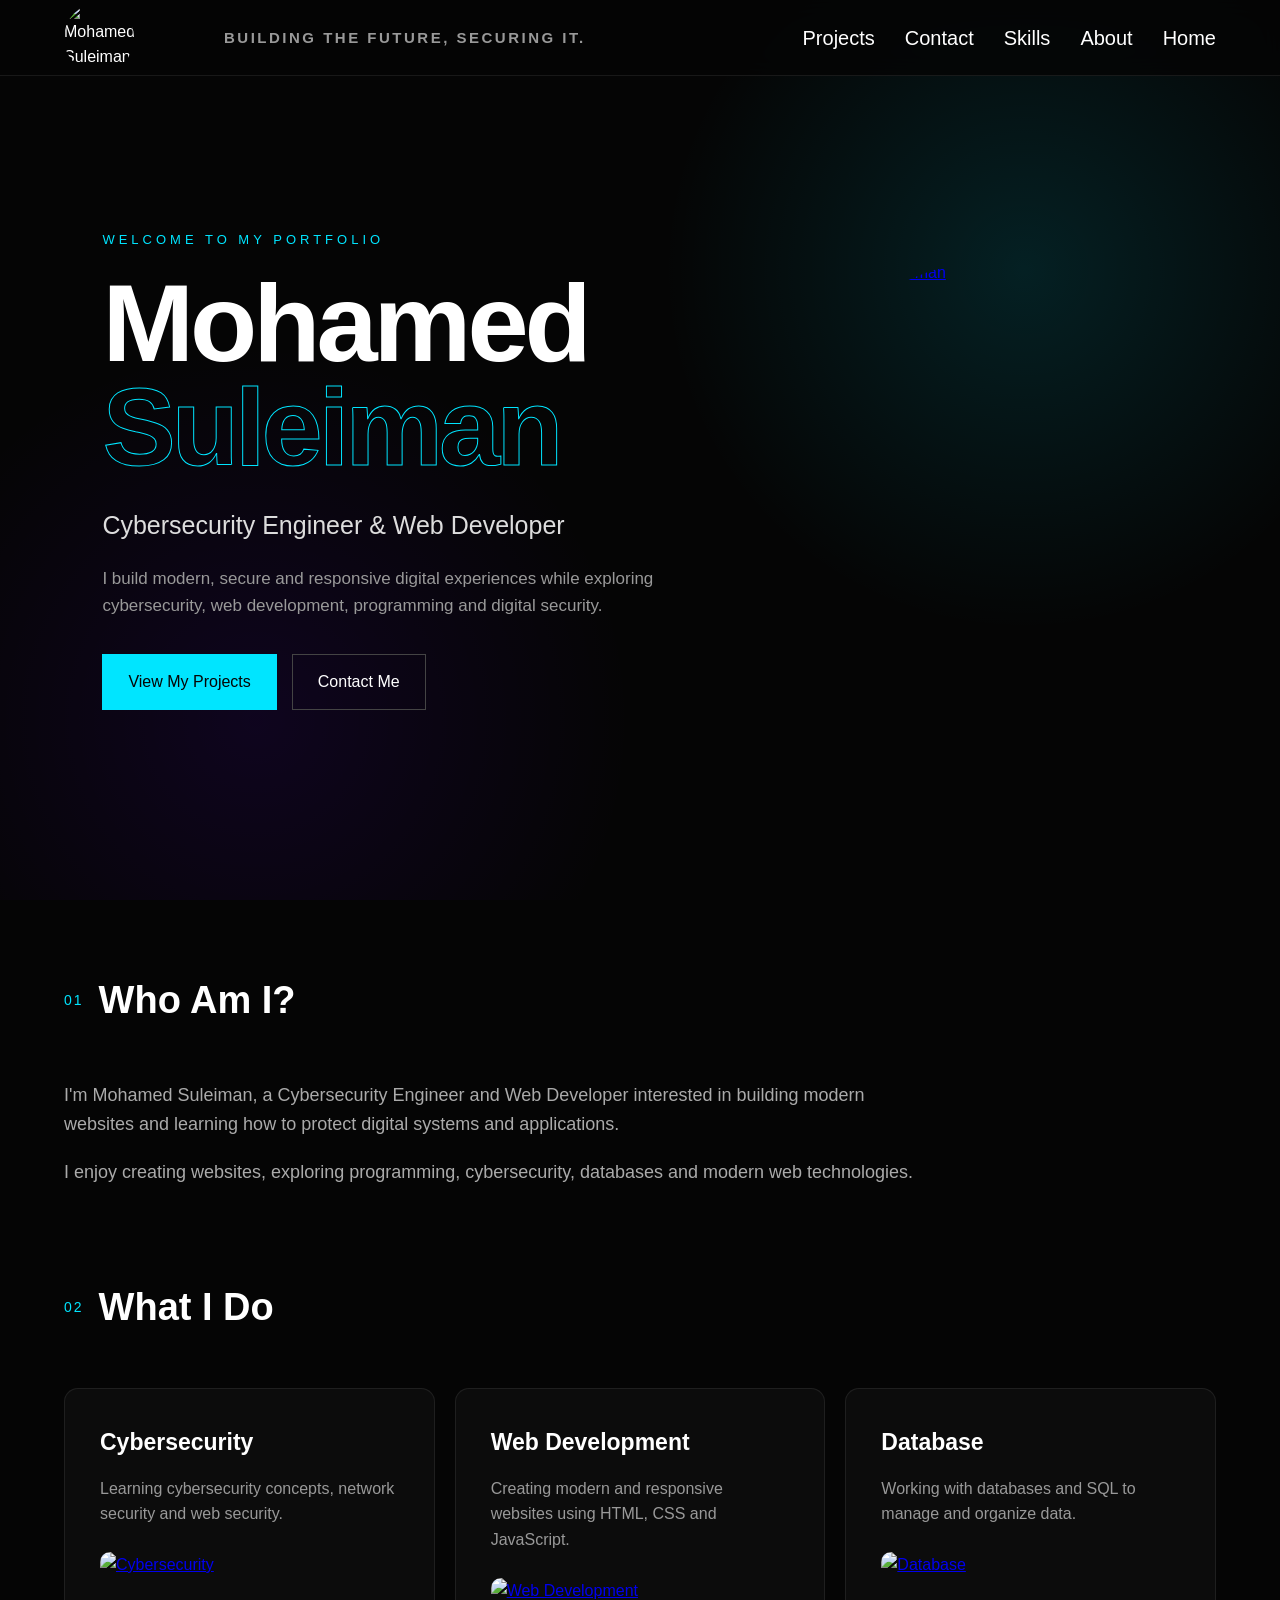
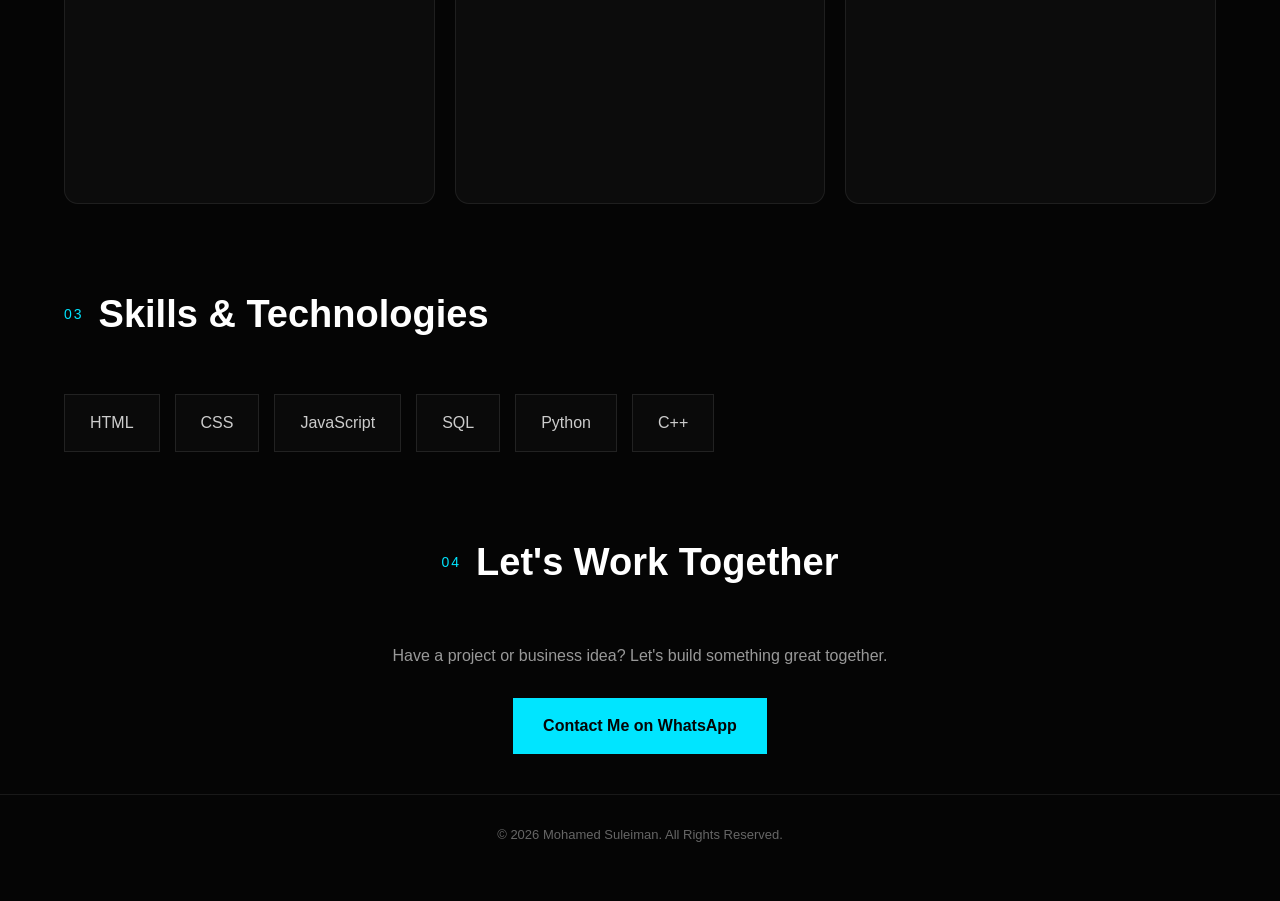
==== index.html @ 62e3680e "index.html" ====
<!DOCTYPE html>
<html lang="en">

<head>

    <meta charset="UTF-8">

    <meta name="viewport" content="width=device-width, initial-scale=1.0">

    <title>Mohamed Suleiman | Cybersecurity Engineer</title>

    <link rel="stylesheet" href="style.css">

</head>


<body>


    <!-- =========================
         NAVIGATION
    ========================== -->

    <header>

        <nav>

            <!-- Logo -->

            <img
                src="images/hero.jpg"
                alt="Mohamed Suleiman Logo"
                class="logo"
            >


            <!-- Slogan -->

            <div class="nav-slogan">

                BUILDING THE FUTURE, SECURING IT.

            </div>


            <!-- Navigation Links -->

            <ul>

                <li>
                    <a href="projects.html">
                        Projects
                    </a>
                </li>

                <li>
                    <a href="#contact">
                        Contact
                    </a>
                </li>

                <li>
                    <a href="#skills">
                        Skills
                    </a>
                </li>

                <li>
                    <a href="#about">
                        About
                    </a>
                </li>

                <li>
                    <a href="#home">
                        Home
                    </a>
                </li>

            </ul>

        </nav>

    </header>



    <!-- =========================
         HERO SECTION
    ========================== -->

    <section id="home" class="hero">


        <div class="hero-content">


            <div class="hero-main">


                <!-- HERO TEXT -->

                <div class="hero-text">


                    <p class="small-title">

                        WELCOME TO MY PORTFOLIO

                    </p>


                    <h1>

                        Mohamed<br>

                        <span>
                            Suleiman
                        </span>

                    </h1>


                    <h2>

                        Cybersecurity Engineer & Web Developer

                    </h2>


                    <p class="hero-description">

                        I build modern, secure and responsive digital experiences
                        while exploring cybersecurity, web development,
                        programming and digital security.

                    </p>


                    <!-- Buttons -->

                    <div class="hero-buttons">


                        <a
                            href="projects.html"
                            class="btn"
                        >

                            View My Projects

                        </a>


                        <a
                            href="#contact"
                            class="btn secondary"
                        >

                            Contact Me

                        </a>


                    </div>


                </div>



                <!-- LARGE HERO IMAGE -->

                <div class="hero-logo">


                    <div class="logo-glow"></div>


                    <a
                        href="#"
                        class="hero-image-link"
                        id="heroImageLink"
                    >

                        <img
                            src="images/hero.jpg"
                            alt="Mohamed Suleiman"
                            class="hero-logo-image"
                        >

                    </a>


                </div>


            </div>


        </div>


    </section>



    <!-- =========================
         ABOUT SECTION
    ========================== -->

    <section
        id="about"
        class="section about-section"
    >


        <div class="section-title">


            <span>
                01
            </span>


            <h2>

                Who Am I?

            </h2>


        </div>



        <div class="about-content">


            <p>

                I'm Mohamed Suleiman, a Cybersecurity Engineer and Web Developer
                interested in building modern websites and learning how to
                protect digital systems and applications.

            </p>


            <p>

                I enjoy creating websites, exploring programming,
                cybersecurity, databases and modern web technologies.

            </p>


        </div>


    </section>



    <!-- =========================
         WHAT I DO
    ========================== -->

    <section class="section">


        <div class="section-title">

            <span>
                02
            </span>

            <h2>
                What I Do
            </h2>

        </div>


        <div class="cards">


            <!-- CYBERSECURITY -->

            <div class="card">

                <h3>
                    Cybersecurity
                </h3>

                <p>
                    Learning cybersecurity concepts, network security
                    and web security.
                </p>

                <a
                    href="#"
                    class="card-image-link"
                >

                    <img
                        src="images/cybersecurity.jpg"
                        alt="Cybersecurity"
                        class="card-image"
                    >

                </a>

            </div>



            <!-- WEB DEVELOPMENT -->

            <div class="card">

                <h3>
                    Web Development
                </h3>

                <p>
                    Creating modern and responsive websites using
                    HTML, CSS and JavaScript.
                </p>

                <a
                    href="#"
                    class="card-image-link"
                >

                    <img
                        src="images/web.jpg"
                        alt="Web Development"
                        class="card-image"
                    >

                </a>

            </div>



            <!-- DATABASE -->

            <div class="card">

                <h3>
                    Database
                </h3>

                <p>
                    Working with databases and SQL to manage
                    and organize data.
                </p>

                <a
                    href="#"
                    class="card-image-link"
                >

                    <img
                        src="images/database.jpg"
                        alt="Database"
                        class="card-image"
                    >

                </a>

            </div>


        </div>

    </section>



    <!-- =========================
         SKILLS SECTION
    ========================== -->

    <section
        id="skills"
        class="section"
    >

        <div class="section-title">

            <span>
                03
            </span>

            <h2>
                Skills & Technologies
            </h2>

        </div>


        <div class="skills">

            <div class="skill">
                HTML
            </div>

            <div class="skill">
                CSS
            </div>

            <div class="skill">
                JavaScript
            </div>

            <div class="skill">
                SQL
            </div>

            <div class="skill">
                Python
            </div>

            <div class="skill">
                C++
            </div>

        </div>

    </section>



    <!-- =========================
         CONTACT SECTION
    ========================== -->

    <section
        id="contact"
        class="section contact"
    >

        <div class="section-title">

            <span>
                04
            </span>

            <h2>
                Let's Work Together
            </h2>

        </div>


        <p>

            Have a project or business idea?
            Let's build something great together.

        </p>


        <a
            href="https://wa.me/201064225431"
            target="_blank"
            class="whatsapp"
        >

            Contact Me on WhatsApp

        </a>

    </section>



    <!-- =========================
         FOOTER
    ========================== -->

    <footer>

        <p>

            © 2026 Mohamed Suleiman.
            All Rights Reserved.

        </p>

    </footer>



    <!-- =========================
         WALKING WOLF
    ========================== -->

    <div
        id="wolfWalker"
        aria-hidden="true"
    >

        <img
            id="wolfSprite"
            src="images/wolf-01.png"
            alt=""
        >

    </div>



    <!-- =========================
         IMAGE LIGHTBOX
    ========================== -->

    <div
        id="imageLightbox"
        class="image-lightbox"
    >

        <span
            id="closeLightbox"
            class="close-lightbox"
        >

            &times;

        </span>


        <img
            id="lightboxImage"
            src="images/hero.jpg"
            alt="Mohamed Suleiman"
        >

    </div>



    <!-- =========================
         JAVASCRIPT
    ========================== -->

    <script src="script.js"></script>


</body>

</html>
---- style.css ----
/* =========================
   GENERAL
========================= */

* {
    margin: 0;
    padding: 0;
    box-sizing: border-box;
}

html {
    scroll-behavior: smooth;
}

body {
    font-family: Arial, sans-serif;
    background: #050505;
    color: #ffffff;
    line-height: 1.6;
}


/* =========================
   NAVIGATION
========================= */

header {
    position: fixed;
    top: 0;
    left: 0;
    width: 100%;
    z-index: 1000;

    background: rgba(5, 5, 5, 0.85);
    backdrop-filter: blur(12px);

    border-bottom: 1px solid rgba(255, 255, 255, 0.08);
}

nav {
    width: 90%;
    max-width: 1200px;
    margin: auto;
    height: 75px;

    display: flex;
    align-items: center;
}


/* =========================
   NAV LOGO
========================= */

.logo {
    width: 70px;
    height: 70px;

    object-fit: cover;
    display: block;

    border-radius: 50%;

    transition:
        transform 0.3s ease,
        filter 0.3s ease,
        box-shadow 0.3s ease;
}

.logo:hover {
    transform: scale(1.15);

    filter:
        drop-shadow(0 0 8px #00e5ff)
        drop-shadow(0 0 18px rgba(0, 229, 255, 0.8));

    box-shadow:
        0 0 15px rgba(0, 229, 255, 0.5);
}


/* =========================
   NAV SLOGAN
========================= */

.nav-slogan {
    color: #999999;

    font-size: 15px;

    font-weight: 600;

    letter-spacing: 2.5px;

    white-space: nowrap;

    margin-left: 90px;
    margin-right: auto;

    transition:
        color 0.3s ease,
        transform 0.3s ease,
        text-shadow 0.3s ease;
}

.nav-slogan:hover {
    color: #00e5ff;

    transform: scale(1.05);

    text-shadow:
        0 0 8px #00e5ff,
        0 0 18px rgba(0, 229, 255, 0.7);
}


/* =========================
   NAV LINKS
========================= */

nav ul {
    display: flex;

    align-items: center;

    justify-content: space-between;

    gap: 30px;

    list-style: none;
}

nav ul li {
    flex: 0 0 auto;
}

nav ul li a {
    color: #ffffff;

    text-decoration: none;

    font-size: 20px;

    display: inline-block;

    transition:
        color 0.3s ease,
        transform 0.3s ease,
        text-shadow 0.3s ease;
}

nav ul li a:hover {
    color: #00e5ff;

    transform: scale(1.15);

    text-shadow:
        0 0 8px #00e5ff,
        0 0 18px rgba(0, 229, 255, 0.8);
}


/* =========================
   HERO
========================= */

.hero {
    min-height: 100vh;

    display: flex;
    align-items: center;

    padding: 120px 8% 80px;

    background:
        radial-gradient(
            circle at 80% 30%,
            rgba(0, 229, 255, 0.12),
            transparent 30%
        ),
        radial-gradient(
            circle at 20% 80%,
            rgba(100, 0, 255, 0.10),
            transparent 30%
        ),
        #050505;
}

.hero-content {
    width: 100%;
    max-width: 1400px;
    margin: auto;
}

.hero-main {
    width: 100%;

    display: flex;
    align-items: center;
    justify-content: space-between;

    gap: 80px;
}

.hero-text {
    flex: 1;
}

.small-title {
    color: #00e5ff;

    letter-spacing: 4px;

    font-size: 13px;

    margin-bottom: 20px;
}

.hero h1 {
    font-size: clamp(55px, 9vw, 110px);

    line-height: 0.95;

    letter-spacing: -4px;

    margin-bottom: 25px;
}

.hero h1 span {
    color: transparent;

    -webkit-text-stroke: 1px #00e5ff;
}

.hero h2 {
    font-size: 25px;

    font-weight: 400;

    color: #dddddd;

    margin-bottom: 20px;
}

.hero-description {
    max-width: 650px;

    color: #999999;

    font-size: 17px;

    margin-bottom: 35px;
}


/* =========================
   HERO IMAGE
========================= */

.hero-logo {
    flex-shrink: 0;

    width: 420px;
    height: 420px;

    display: flex;

    align-items: center;
    justify-content: center;

    position: relative;
}

.hero-logo-image {
    width: 420px;
    height: 420px;

    object-fit: cover;

    display: block;

    position: relative;

    z-index: 2;

    border-radius: 50%;

    filter: none;

    transform: translateX(30px);

    cursor: pointer;

    transition:
        transform 0.3s ease,
        filter 0.3s ease,
        box-shadow 0.3s ease;
}

.hero-logo-image:hover {
    transform: translateX(30px) scale(1.04);

    filter:
        drop-shadow(0 0 8px #ff0000)
        drop-shadow(0 0 20px rgba(255, 0, 0, 0.8));

    box-shadow:
        0 0 25px rgba(255, 0, 0, 0.5);
}

.hero-logo-image:active {
    transform: translateX(30px) scale(1.08);

    filter:
        drop-shadow(0 0 10px #ff0000)
        drop-shadow(0 0 30px rgba(255, 0, 0, 0.9));
}


/* =========================
   REMOVE OLD GLOW
========================= */

.logo-glow {
    display: none;
}


/* =========================
   IMAGE LIGHTBOX
========================= */

.image-lightbox {
    display: none;

    position: fixed;

    inset: 0;

    width: 100%;
    height: 100%;

    z-index: 9999;

    background: rgba(0, 0, 0, 0.94);

    align-items: center;
    justify-content: center;

    cursor: zoom-out;
}

.image-lightbox.active {
    display: flex;
}


/* =========================
   LIGHTBOX IMAGE
========================= */

.image-lightbox img {
    width: auto;
    height: auto;

    max-width: 85%;
    max-height: 85vh;

    object-fit: contain;

    border-radius: 50%;

    box-shadow:
        0 0 30px rgba(255, 0, 0, 0.6),
        0 0 80px rgba(255, 0, 0, 0.3);

    animation: imageZoom 0.35s ease;
}


/* =========================
   PROJECT LIGHTBOX IMAGE
========================= */

.image-lightbox img.project-lightbox {
    border-radius: 14px;

    box-shadow:
        0 0 30px rgba(0, 229, 255, 0.5),
        0 0 80px rgba(0, 229, 255, 0.2);
}


/* =========================
   CLOSE BUTTON
========================= */

.close-lightbox {
    position: absolute;

    top: 20px;
    right: 35px;

    font-size: 55px;

    color: #ffffff;

    cursor: pointer;

    line-height: 1;

    transition:
        color 0.3s ease,
        transform 0.3s ease,
        text-shadow 0.3s ease;
}

.close-lightbox:hover {
    color: #ff0000;

    transform: scale(1.15);

    text-shadow:
        0 0 10px #ff0000,
        0 0 25px rgba(255, 0, 0, 0.8);
}


/* =========================
   IMAGE ZOOM ANIMATION
========================= */

@keyframes imageZoom {

    from {
        transform: scale(0.65);
        opacity: 0;
    }

    to {
        transform: scale(1);
        opacity: 1;
    }

}


/* =========================
   BUTTONS
========================= */

.hero-buttons {
    display: flex;

    gap: 15px;

    flex-wrap: wrap;
}

.btn {
    display: inline-block;

    padding: 14px 25px;

    text-decoration: none;

    color: #050505;

    background: #00e5ff;

    border: 1px solid #00e5ff;

    transition: 0.3s;
}

.btn:hover {
    background: transparent;

    color: #00e5ff;

    box-shadow:
        0 0 25px rgba(0, 229, 255, 0.25);
}

.btn.secondary {
    background: transparent;

    color: #ffffff;

    border-color: #444444;
}

.btn.secondary:hover {
    color: #00e5ff;

    border-color: #00e5ff;
}


/* =========================
   SECTIONS
========================= */

.section {
    width: 90%;

    max-width: 1200px;

    margin: auto;

    padding: 40px 0;
}

.about-section {
    padding-top: 70px;

    padding-bottom: 30px;
}

.section-title {
    display: flex;

    align-items: center;

    gap: 15px;

    margin-bottom: 50px;
}

.section-title span {
    color: #00e5ff;

    font-size: 14px;

    letter-spacing: 2px;
}

.section-title h2 {
    font-size: 38px;
}


/* =========================
   ABOUT
========================= */

.about-content {
    max-width: 850px;
}

.about-content p {
    color: #aaaaaa;

    font-size: 18px;

    margin-bottom: 20px;
}


/* =========================
   CARDS
========================= */

.cards {
    display: grid;

    grid-template-columns: repeat(3, 1fr);

    gap: 20px;
}

.card {
    padding: 35px;

    background: rgba(255, 255, 255, 0.03);

    border: 1px solid rgba(255, 255, 255, 0.08);

    border-radius: 14px;

    overflow: hidden;

    transition:
        transform 0.3s ease,
        border-color 0.3s ease,
        box-shadow 0.3s ease;
}

.card:hover {
    transform: translateY(-8px);

    border-color: #00e5ff;

    box-shadow:
        0 10px 40px rgba(0, 229, 255, 0.08);
}

.card h3 {
    margin-bottom: 15px;

    color: #ffffff;

    font-size: 23px;
}

.card p {
    color: #999999;

    margin-bottom: 25px;
}


/* =========================
   CARD IMAGES
========================= */

.card-image {
    width: 100%;

    height: 190px;

    object-fit: cover;

    display: block;

    margin-top: 10px;

    border-radius: 10px;

    transition:
        transform 0.4s ease,
        filter 0.4s ease;
}

.card:hover .card-image {
    transform: scale(1.04);

    filter:
        drop-shadow(0 0 8px #00e5ff)
        drop-shadow(0 0 18px rgba(0, 229, 255, 0.35));
}


/* =========================
   SKILLS
========================= */

.skills {
    display: flex;

    flex-wrap: wrap;

    gap: 15px;
}

.skill {
    padding: 15px 25px;

    border: 1px solid #222222;

    color: #cccccc;

    background: rgba(255, 255, 255, 0.02);

    transition: 0.3s;
}

.skill:hover {
    color: #00e5ff;

    border-color: #00e5ff;

    box-shadow:
        0 0 20px rgba(0, 229, 255, 0.1);
}


/* =========================
   CONTACT
========================= */

.contact {
    text-align: center;
}

.contact .section-title {
    justify-content: center;
}

.contact > p {
    color: #999999;

    margin-bottom: 30px;
}

.whatsapp {
    display: inline-block;

    padding: 15px 30px;

    background: #00e5ff;

    color: #050505;

    text-decoration: none;

    font-weight: bold;

    transition: 0.3s;
}

.whatsapp:hover {
    background: transparent;

    color: #00e5ff;

    border: 1px solid #00e5ff;

    box-shadow:
        0 0 25px rgba(0, 229, 255, 0.2);
}


/* =========================
   FOOTER
========================= */

footer {
    text-align: center;

    padding: 30px;

    border-top: 1px solid rgba(255, 255, 255, 0.08);

    color: #666666;

    font-size: 13px;
}


/* =========================
   PROJECTS PAGE
========================= */

.projects-hero {
    min-height: 55vh;

    padding: 170px 8% 80px;

    display: flex;

    flex-direction: column;

    justify-content: center;

    align-items: center;

    text-align: center;

    background:
        radial-gradient(
            circle at 50% 30%,
            rgba(0, 229, 255, 0.12),
            transparent 35%
        ),
        #050505;
}

.projects-hero .small-title {
    margin-bottom: 20px;
}

.projects-hero h1 {
    font-size: clamp(55px, 8vw, 95px);

    line-height: 1;

    letter-spacing: -3px;

    margin-bottom: 25px;
}

.projects-hero h1 span {
    color: transparent;

    -webkit-text-stroke: 1px #00e5ff;
}

.projects-hero > p:last-child {
    max-width: 700px;

    color: #999999;

    font-size: 18px;
}


/* =========================
   PROJECT SECTION
========================= */

.project-section {
    width: 90%;

    max-width: 1200px;

    margin: 0 auto;

    padding: 80px 0 120px;
}


/* =========================
   PROJECT HEADER
========================= */

.project-header {
    display: flex;

    align-items: flex-start;

    justify-content: space-between;

    gap: 30px;

    margin-bottom: 40px;
}

.project-number {
    display: block;

    color: #00e5ff;

    font-size: 14px;

    letter-spacing: 4px;

    margin-bottom: 10px;
}

.project-header h2 {
    font-size: clamp(38px, 5vw, 65px);

    line-height: 1;

    margin-bottom: 12px;
}

.project-header h3 {
    color: #999999;

    font-size: 20px;

    font-weight: 400;
}

.project-status {
    padding: 10px 18px;

    color: #00e5ff;

    border: 1px solid #00e5ff;

    font-size: 12px;

    letter-spacing: 2px;

    white-space: nowrap;

    box-shadow:
        0 0 20px rgba(0, 229, 255, 0.08);
}


/* =========================
   MAIN PROJECT IMAGE
========================= */

.project-main-image {
    width: 100%;

    margin-bottom: 50px;

    border-radius: 16px;

    overflow: hidden;

    border: 1px solid rgba(255, 255, 255, 0.08);

    background: #0a0a0a;
}

.project-main-image .project-image-link {
    display: block;

    cursor: zoom-in;
}

.project-main-image img {
    width: 100%;

    height: 500px;

    object-fit: cover;

    display: block;

    transition:
        transform 0.5s ease,
        filter 0.5s ease;
}

.project-main-image:hover img {
    transform: scale(1.02);

    filter:
        brightness(1.08)
        drop-shadow(0 0 15px rgba(0, 229, 255, 0.2));
}


/* =========================
   PROJECT INFORMATION
========================= */

.project-info {
    display: grid;

    grid-template-columns: 1.5fr 1fr;

    gap: 70px;

    padding: 50px 0;

    border-top: 1px solid rgba(255, 255, 255, 0.08);

    border-bottom: 1px solid rgba(255, 255, 255, 0.08);
}

.project-description h3 {
    font-size: 25px;

    margin-bottom: 20px;
}

.project-description p {
    color: #999999;

    font-size: 17px;

    max-width: 700px;
}

.project-details {
    display: flex;

    flex-direction: column;

    gap: 30px;
}

.project-details h4 {
    color: #00e5ff;

    font-size: 13px;

    letter-spacing: 2px;

    margin-bottom: 8px;
}

.project-details p {
    color: #dddddd;

    font-size: 16px;
}


/* =========================
   PROJECT GALLERY
========================= */

.project-gallery {
    display: grid;

    grid-template-columns: repeat(2, 1fr);

    gap: 20px;

    margin-top: 50px;
}

.project-image-link {
    display: block;

    cursor: zoom-in;

    overflow: hidden;

    border-radius: 12px;

    border: 1px solid rgba(255, 255, 255, 0.08);

    background: #0a0a0a;
}

.project-gallery img {
    width: 100%;

    height: 300px;

    object-fit: cover;

    display: block;

    transition:
        transform 0.4s ease,
        filter 0.4s ease;
}

.project-image-link:hover img {
    transform: scale(1.05);

    filter:
        brightness(1.1)
        drop-shadow(0 0 12px rgba(0, 229, 255, 0.25));
}


/* =========================
   PROJECT BUTTON
========================= */

.project-button {
    display: flex;

    justify-content: center;

    margin-top: 55px;
}


/* =========================
   MOBILE
========================= */

@media (max-width: 800px) {

    nav {
        width: 94%;
    }


    /* Logo */

    .logo {
        width: 55px;
        height: 55px;
    }


    /* Hide slogan */

    .nav-slogan {
        display: none;
    }


    /* Navigation links */

    nav ul {
        gap: 12px;

        justify-content: space-between;

        width: 100%;
    }

    nav ul li a {
        font-size: 11px;
    }


    /* Hero */

    .hero {
        padding-left: 6%;

        padding-right: 6%;
    }

    .hero-main {
        flex-direction: column;

        text-align: center;

        gap: 40px;
    }

    .hero h1 {
        font-size: 60px;
    }

    .hero h2 {
        font-size: 20px;
    }

    .hero-description {
        margin-left: auto;

        margin-right: auto;
    }


    /* Hero Image */

    .hero-logo {
        width: 300px;

        height: 300px;
    }

    .hero-logo-image {
        width: 280px;

        height: 280px;

        transform: translateX(0);
    }

    .hero-logo-image:hover {
        transform: scale(1.04);

        filter:
            drop-shadow(0 0 8px #ff0000)
            drop-shadow(0 0 20px rgba(255, 0, 0, 0.8));
    }

    .hero-logo-image:active {
        transform: scale(1.08);

        filter:
            drop-shadow(0 0 10px #ff0000)
            drop-shadow(0 0 30px rgba(255, 0, 0, 0.9));
    }


    /* Buttons */

    .hero-buttons {
        justify-content: center;
    }


    /* Cards */

    .cards {
        grid-template-columns: 1fr;
    }

    .card-image {
        height: 220px;
    }


    /* Sections */

    .section {
        padding: 60px 0;
    }

    .about-section {
        padding-top: 50px;

        padding-bottom: 20px;
    }

    .section-title h2 {
        font-size: 30px;
    }


    /* Lightbox */

    .image-lightbox img {
        max-width: 90%;

        max-height: 75vh;
    }

    .close-lightbox {
        top: 15px;

        right: 20px;

        font-size: 45px;
    }


    /* =========================
       PROJECTS MOBILE
    ========================= */

    .projects-hero {
        min-height: 50vh;

        padding: 140px 6% 60px;
    }

    .projects-hero h1 {
        font-size: 55px;
    }

    .projects-hero > p:last-child {
        font-size: 16px;
    }


    .project-section {
        width: 88%;

        padding: 60px 0 80px;
    }


    .project-header {
        flex-direction: column;

        gap: 20px;
    }

    .project-header h2 {
        font-size: 40px;
    }

    .project-header h3 {
        font-size: 17px;
    }

    .project-status {
        align-self: flex-start;
    }


    .project-main-image img {
        height: 260px;
    }


    .project-info {
        grid-template-columns: 1fr;

        gap: 40px;

        padding: 40px 0;
    }


    .project-gallery {
        grid-template-columns: 1fr;

        gap: 15px;

        margin-top: 35px;
    }

    .project-gallery img {
        height: 240px;
    }


    .project-button {
        margin-top: 40px;
    }

}
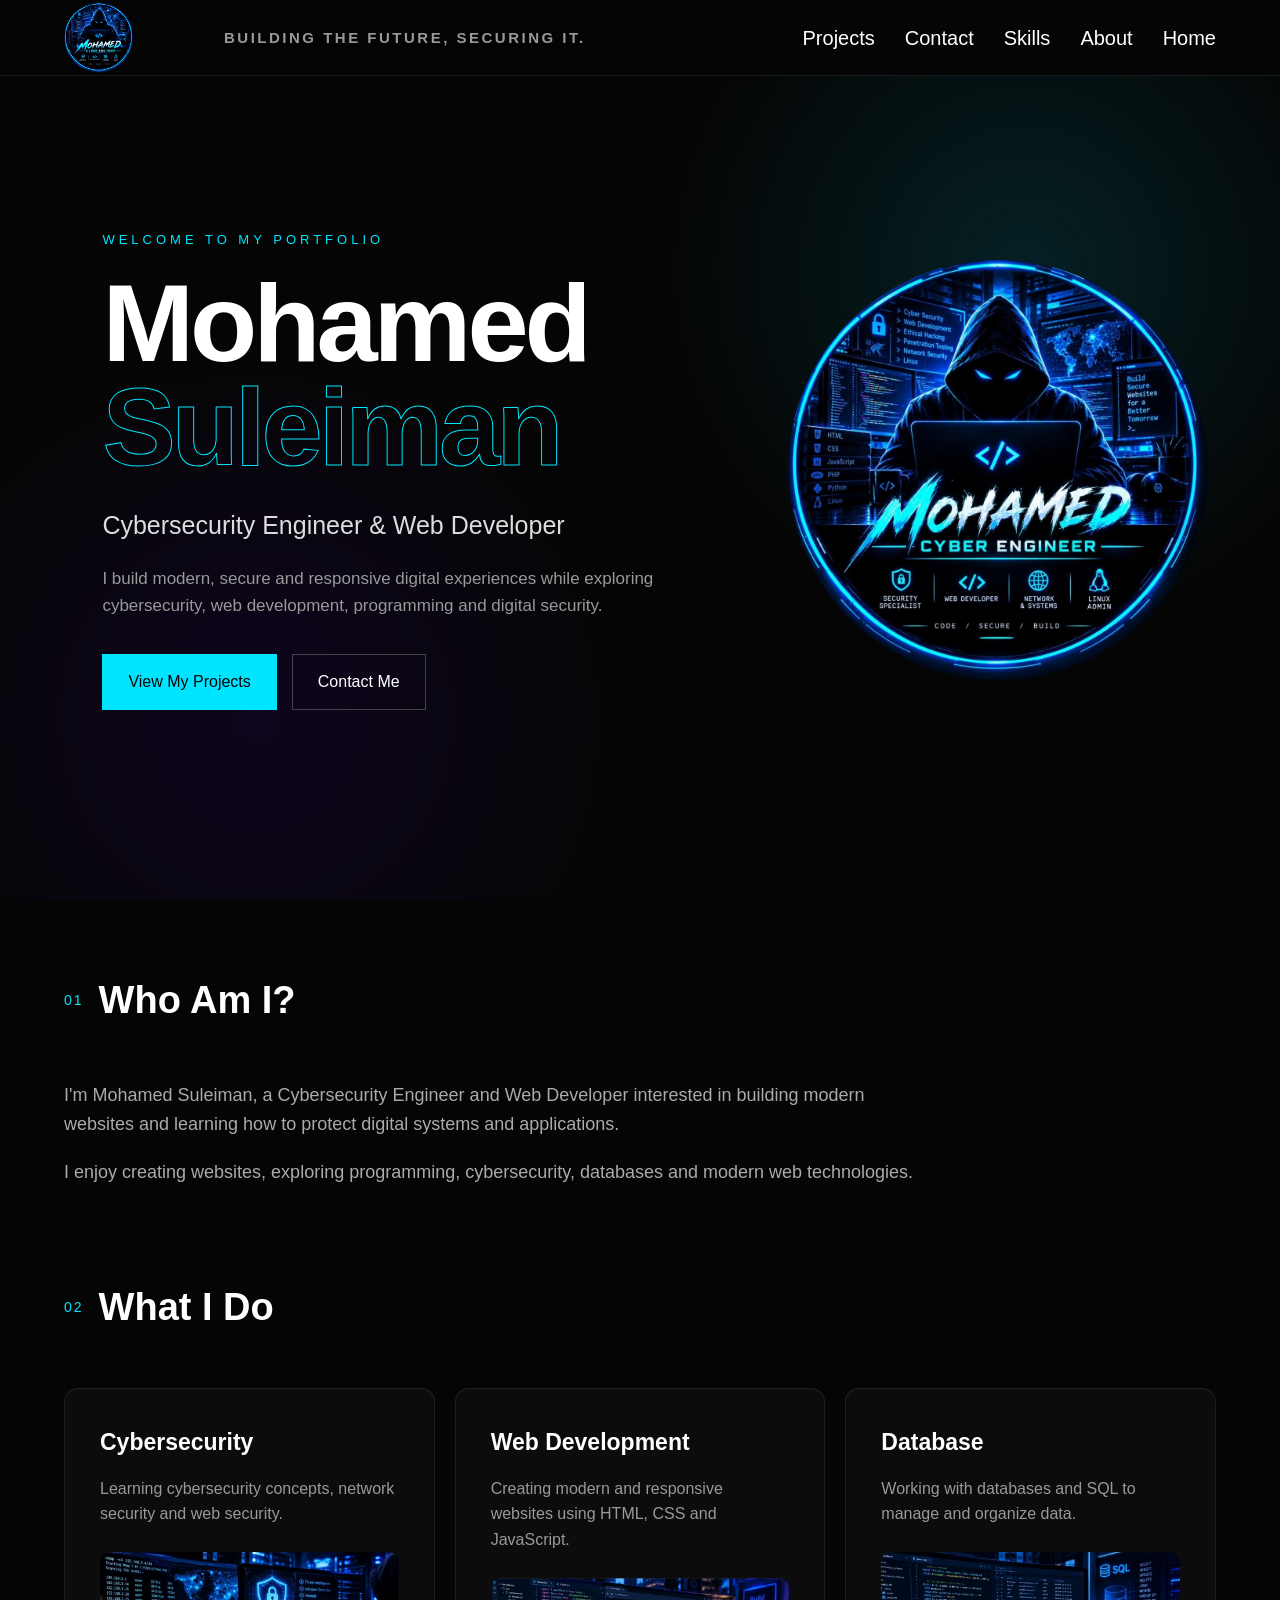
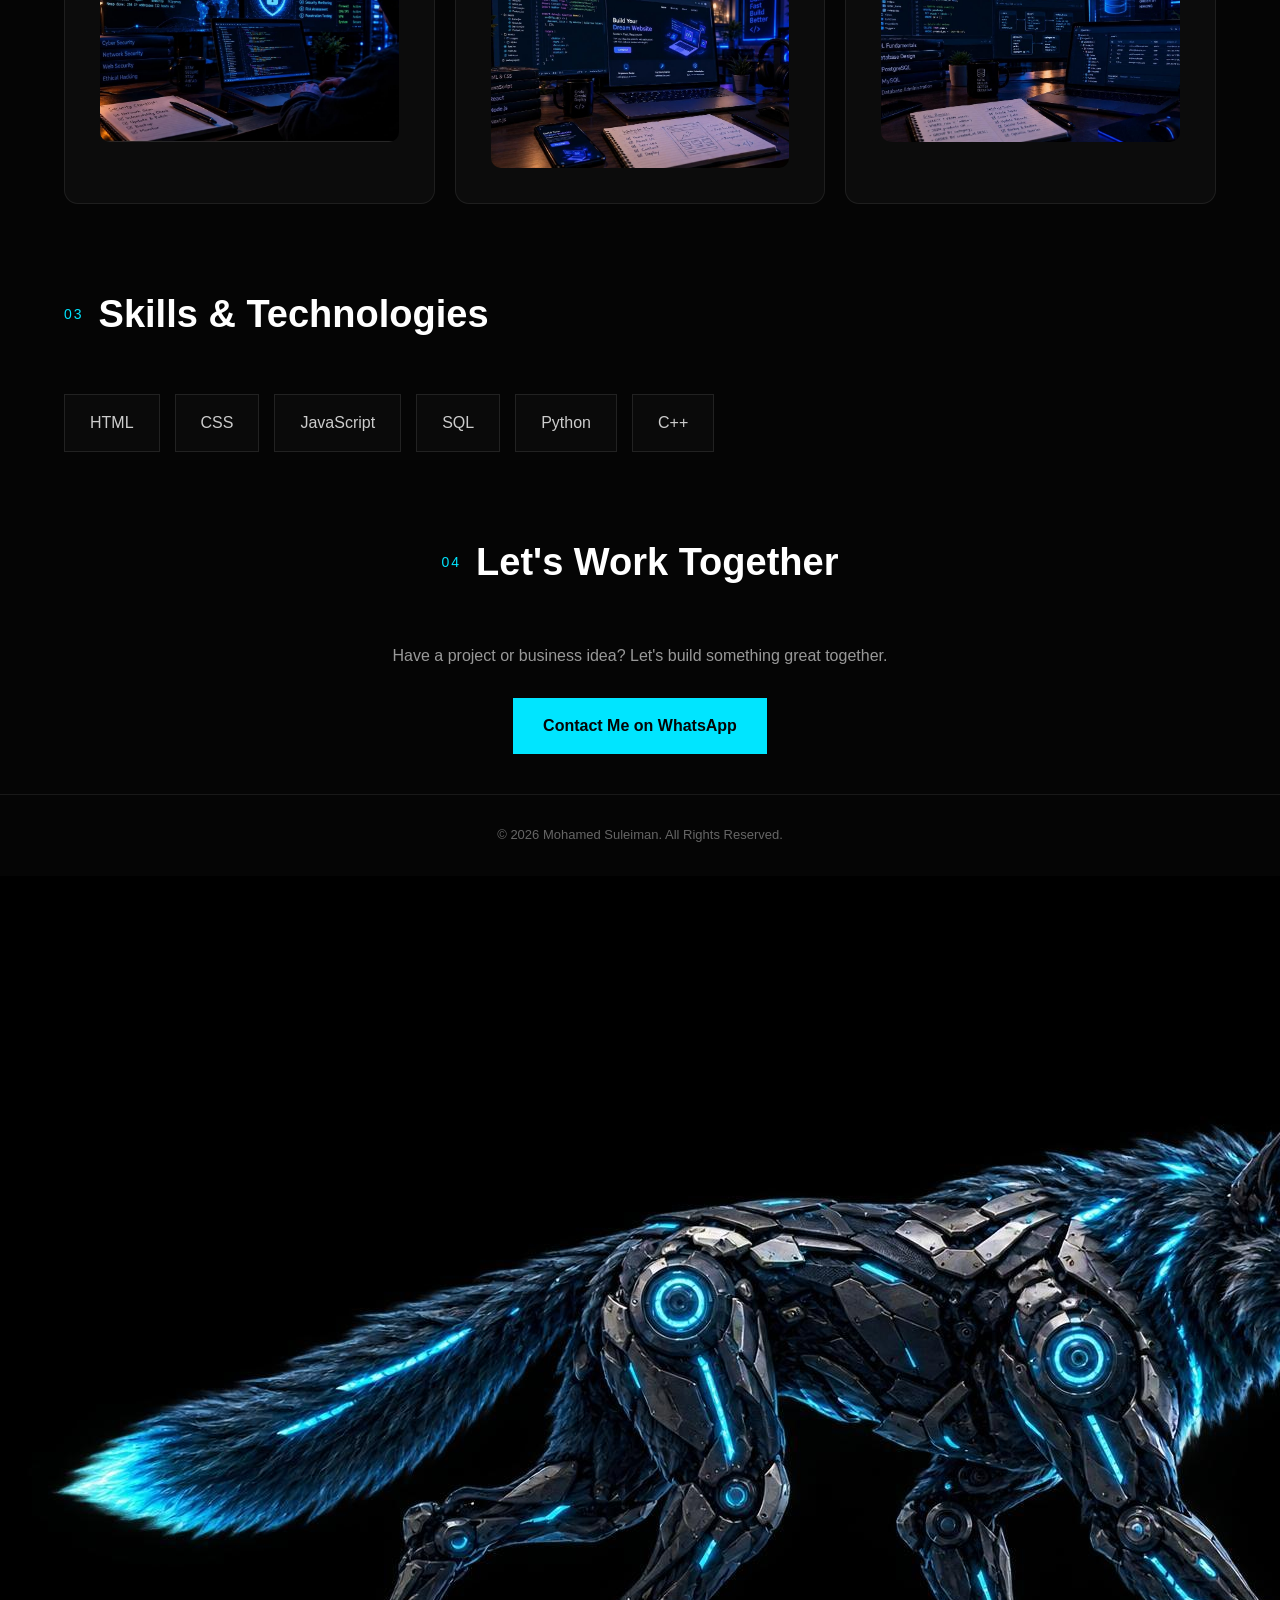
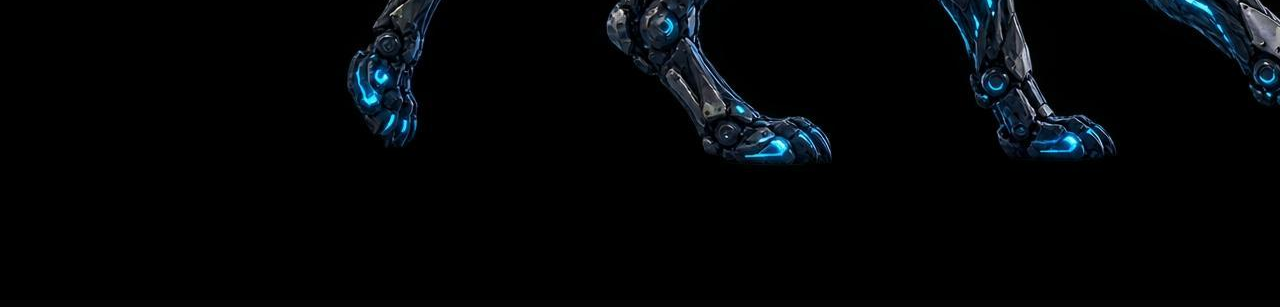
==== commit d1d650cf: "index.html" ====
--- a/index.html
+++ b/index.html
@@ -28,7 +28,7 @@
             <!-- Logo -->
 
             <img
-                src="images/hero.jpg"
+                src="IMAGES/hero.jpg"
                 alt="Mohamed Suleiman Logo"
                 class="logo"
             >
@@ -184,7 +184,7 @@
                     >
 
                         <img
-                            src="images/hero.jpg"
+                            src="IMAGES/hero.jpg"
                             alt="Mohamed Suleiman"
                             class="hero-logo-image"
                         >
@@ -303,7 +303,7 @@
                 >
 
                     <img
-                        src="images/cybersecurity.jpg"
+                        src="IMAGES/cybersecurity.jpg"
                         alt="Cybersecurity"
                         class="card-image"
                     >
@@ -333,7 +333,7 @@
                 >
 
                     <img
-                        src="images/web.jpg"
+                        src="IMAGES/web.jpg"
                         alt="Web Development"
                         class="card-image"
                     >
@@ -363,7 +363,7 @@
                 >
 
                     <img
-                        src="images/database.jpg"
+                        src="IMAGES/database.jpg"
                         alt="Database"
                         class="card-image"
                     >
@@ -505,7 +505,7 @@
 
         <img
             id="wolfSprite"
-            src="images/wolf-01.png"
+            src="IMAGES/wolf-01.png"
             alt=""
         >
 
@@ -534,7 +534,7 @@
 
         <img
             id="lightboxImage"
-            src="images/hero.jpg"
+            src="IMAGES/hero.jpg"
             alt="Mohamed Suleiman"
         >
 
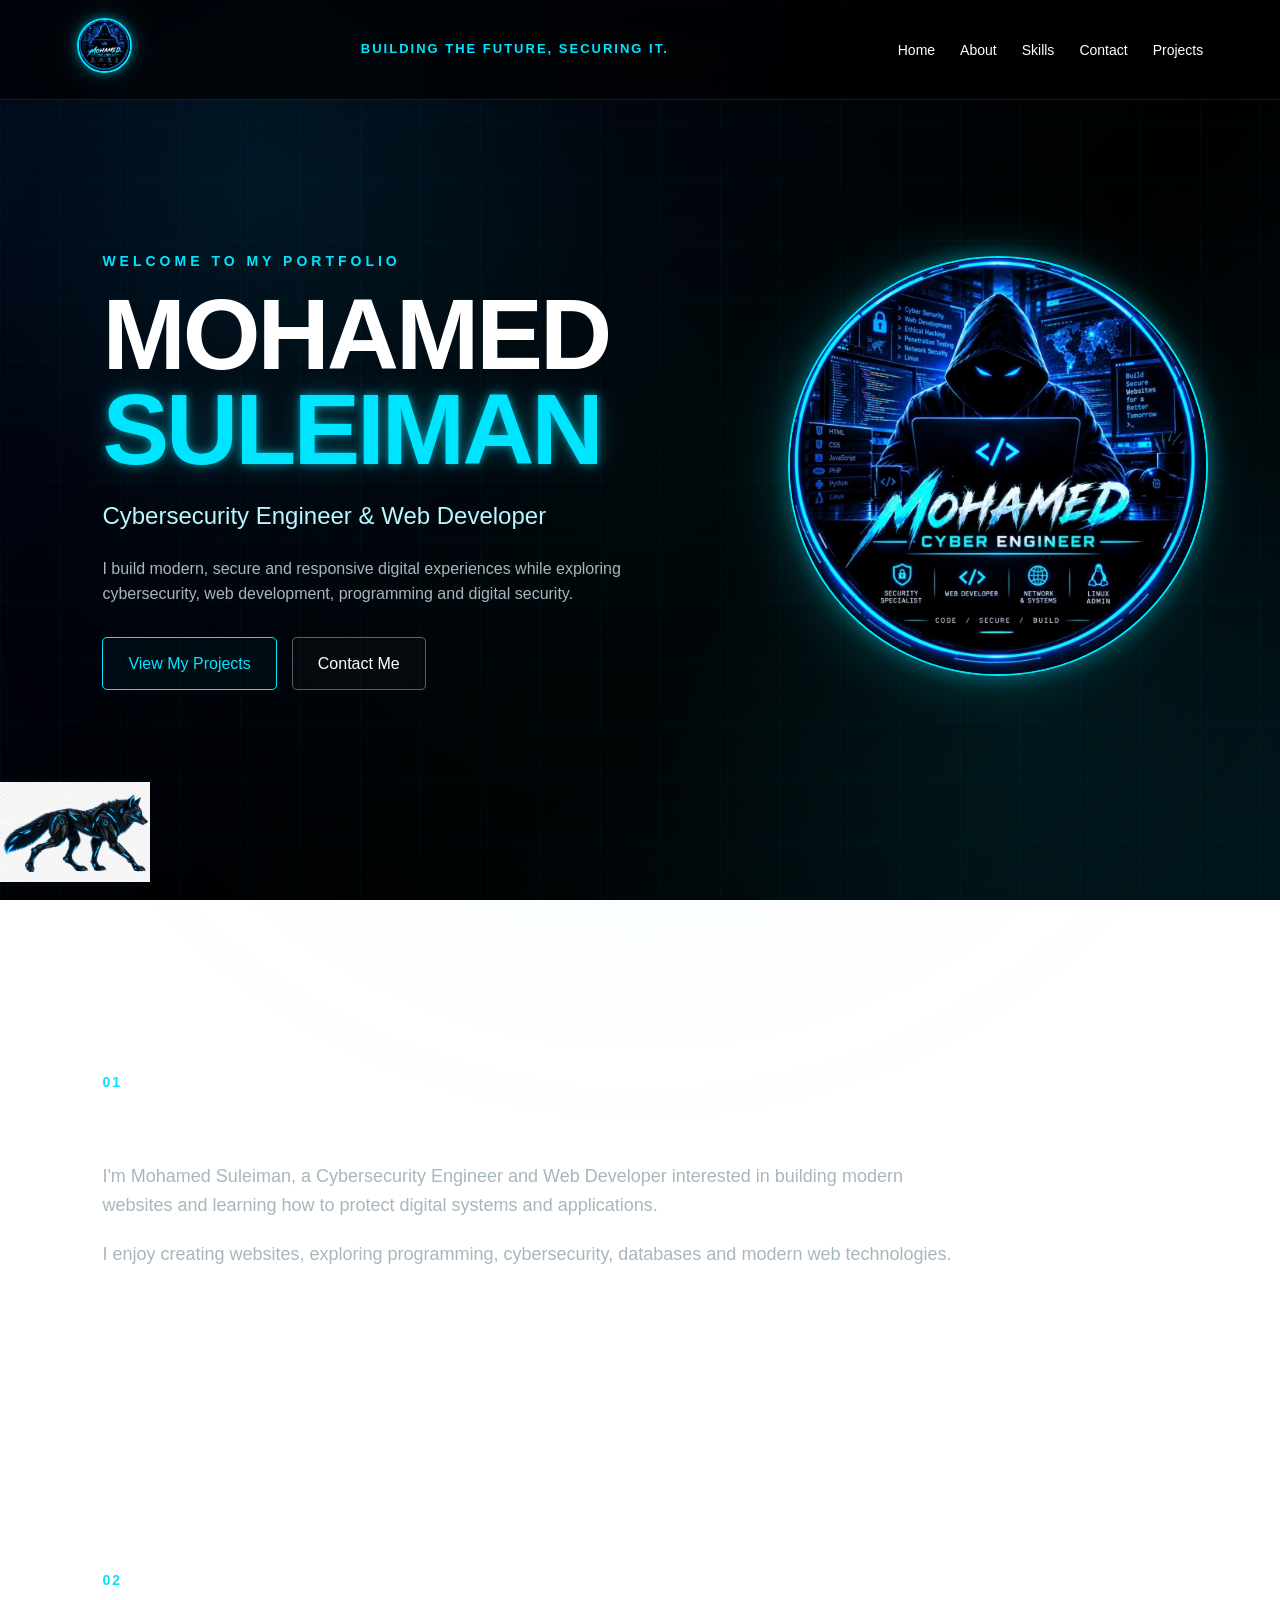
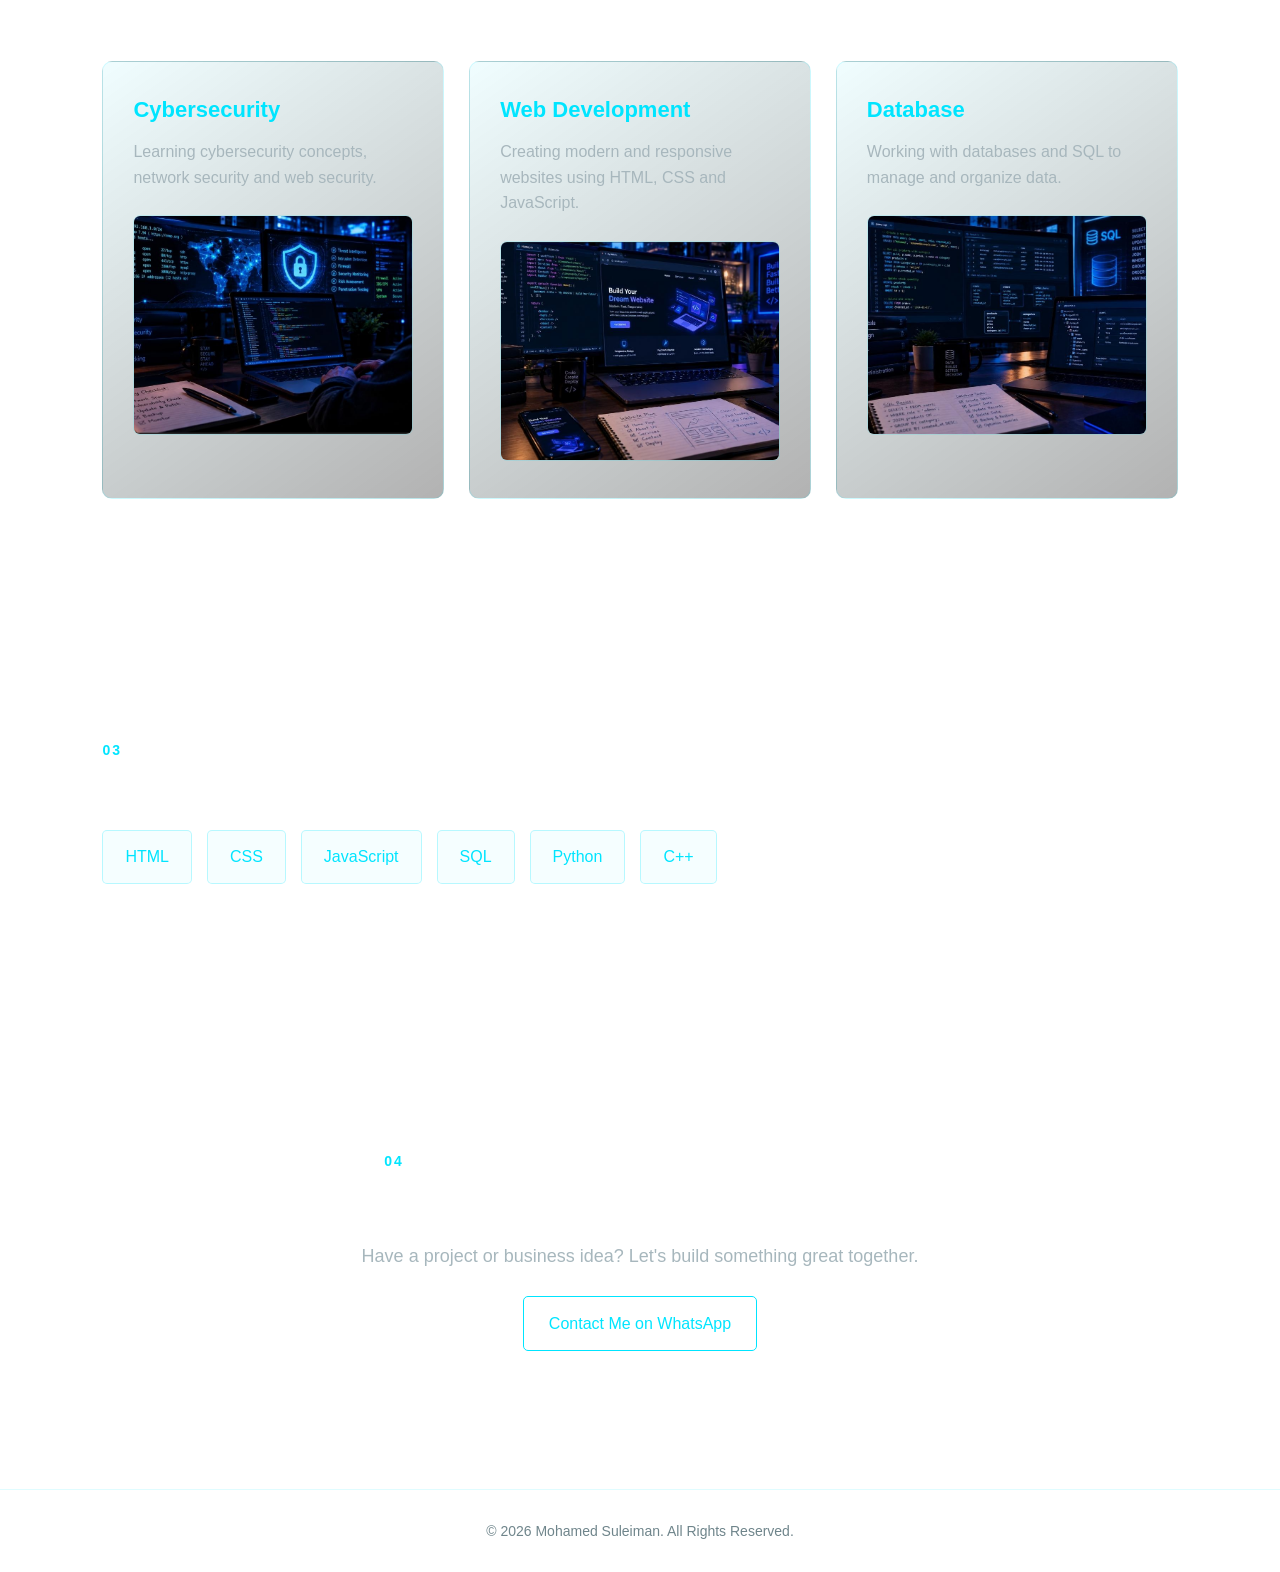
==== commit 530e02cf: "index.html" ====
--- a/index.html
+++ b/index.html
@@ -5,11 +5,24 @@
 
     <meta charset="UTF-8">
 
-    <meta name="viewport" content="width=device-width, initial-scale=1.0">
-
-    <title>Mohamed Suleiman | Cybersecurity Engineer</title>
-
-    <link rel="stylesheet" href="style.css">
+    <meta
+        name="viewport"
+        content="width=device-width, initial-scale=1.0"
+    >
+
+    <meta
+        name="description"
+        content="Mohamed Suleiman Portfolio - Cybersecurity Engineer & Web Developer"
+    >
+
+    <title>
+        Mohamed Suleiman | Cybersecurity Engineer
+    </title>
+
+    <link
+        rel="stylesheet"
+        href="style.css"
+    >
 
 </head>
 
@@ -19,36 +32,32 @@
 
     <!-- =========================
          NAVIGATION
-    ========================== -->
+    ========================= -->
 
     <header>
 
         <nav>
 
-            <!-- Logo -->
-
-            <img
-                src="IMAGES/hero.jpg"
-                alt="Mohamed Suleiman Logo"
-                class="logo"
-            >
-
-
-            <!-- Slogan -->
+            <a href="#home">
+
+                <img
+                    class="logo"
+                    src="IMAGES/hero.jpg"
+                    alt="Mohamed Suleiman Logo"
+                >
+
+            </a>
+
 
             <div class="nav-slogan">
-
                 BUILDING THE FUTURE, SECURING IT.
-
-            </div>
-
-
-            <!-- Navigation Links -->
+            </div>
+
 
             <ul>
 
                 <li>
-                    <a href="projects.html">
+                    <a href="#projects">
                         Projects
                     </a>
                 </li>
@@ -86,436 +95,431 @@
 
 
     <!-- =========================
-         HERO SECTION
-    ========================== -->
-
-    <section id="home" class="hero">
-
-
-        <div class="hero-content">
-
-
-            <div class="hero-main">
-
-
-                <!-- HERO TEXT -->
-
-                <div class="hero-text">
-
-
-                    <p class="small-title">
-
-                        WELCOME TO MY PORTFOLIO
+         MAIN
+    ========================= -->
+
+    <main>
+
+
+        <!-- =========================
+             HERO
+        ========================= -->
+
+        <section
+            id="home"
+            class="hero"
+        >
+
+            <div class="hero-content">
+
+                <div class="hero-main">
+
+
+                    <!-- HERO TEXT -->
+
+                    <div class="hero-text">
+
+                        <div class="small-title">
+                            WELCOME TO MY PORTFOLIO
+                        </div>
+
+
+                        <h1>
+                            Mohamed
+                            <span>
+                                Suleiman
+                            </span>
+                        </h1>
+
+
+                        <h2>
+                            Cybersecurity Engineer & Web Developer
+                        </h2>
+
+
+                        <p class="hero-description">
+
+                            I build modern, secure and responsive
+                            digital experiences while exploring
+                            cybersecurity, web development,
+                            programming and digital security.
+
+                        </p>
+
+
+                        <div class="hero-buttons">
+
+                            <a
+                                href="#projects"
+                                class="btn"
+                            >
+                                View My Projects
+                            </a>
+
+
+                            <a
+                                href="#contact"
+                                class="btn secondary"
+                            >
+                                Contact Me
+                            </a>
+
+                        </div>
+
+                    </div>
+
+
+
+                    <!-- HERO IMAGE -->
+
+                    <div class="hero-logo">
+
+                        <div class="logo-glow"></div>
+
+
+                        <a
+                            href="IMAGES/hero.jpg"
+                            class="hero-image-link"
+                        >
+
+                            <img
+                                class="hero-logo-image"
+                                src="IMAGES/hero.jpg"
+                                alt="Mohamed Suleiman"
+                            >
+
+                        </a>
+
+                    </div>
+
+                </div>
+
+            </div>
+
+        </section>
+
+
+
+        <!-- =========================
+             ABOUT
+        ========================= -->
+
+        <section
+            id="about"
+            class="section about-section"
+        >
+
+            <div class="section-title">
+
+                <span>
+                    01
+                </span>
+
+                <h2>
+                    Who Am I?
+                </h2>
+
+            </div>
+
+
+            <div class="about-content">
+
+                <p>
+
+                    I'm Mohamed Suleiman, a Cybersecurity
+                    Engineer and Web Developer interested
+                    in building modern websites and learning
+                    how to protect digital systems and
+                    applications.
+
+                </p>
+
+
+                <p>
+
+                    I enjoy creating websites, exploring
+                    programming, cybersecurity, databases
+                    and modern web technologies.
+
+                </p>
+
+            </div>
+
+        </section>
+
+
+
+        <!-- =========================
+             PROJECTS
+        ========================= -->
+
+        <section
+            id="projects"
+            class="section"
+        >
+
+            <div class="section-title">
+
+                <span>
+                    02
+                </span>
+
+                <h2>
+                    What I Do
+                </h2>
+
+            </div>
+
+
+            <div class="cards">
+
+
+                <!-- CYBERSECURITY -->
+
+                <article class="card">
+
+                    <h3>
+                        Cybersecurity
+                    </h3>
+
+
+                    <p>
+
+                        Learning cybersecurity concepts,
+                        network security and web security.
 
                     </p>
 
 
-                    <h1>
-
-                        Mohamed<br>
-
-                        <span>
-                            Suleiman
-                        </span>
-
-                    </h1>
-
-
-                    <h2>
-
-                        Cybersecurity Engineer & Web Developer
-
-                    </h2>
-
-
-                    <p class="hero-description">
-
-                        I build modern, secure and responsive digital experiences
-                        while exploring cybersecurity, web development,
-                        programming and digital security.
+                    <a
+                        href="IMAGES/cybersecurity.jpg"
+                        class="card-image-link"
+                    >
+
+                        <img
+                            class="card-image"
+                            src="IMAGES/cybersecurity.jpg"
+                            alt="Cybersecurity"
+                        >
+
+                    </a>
+
+                </article>
+
+
+
+                <!-- WEB DEVELOPMENT -->
+
+                <article class="card">
+
+                    <h3>
+                        Web Development
+                    </h3>
+
+
+                    <p>
+
+                        Creating modern and responsive
+                        websites using HTML, CSS and
+                        JavaScript.
 
                     </p>
 
 
-                    <!-- Buttons -->
-
-                    <div class="hero-buttons">
-
-
-                        <a
-                            href="projects.html"
-                            class="btn"
+                    <a
+                        href="IMAGES/web.jpg"
+                        class="card-image-link"
+                    >
+
+                        <img
+                            class="card-image"
+                            src="IMAGES/web.jpg"
+                            alt="Web Development"
                         >
 
-                            View My Projects
-
-                        </a>
-
-
-                        <a
-                            href="#contact"
-                            class="btn secondary"
+                    </a>
+
+                </article>
+
+
+
+                <!-- DATABASE -->
+
+                <article class="card">
+
+                    <h3>
+                        Database
+                    </h3>
+
+
+                    <p>
+
+                        Working with databases and SQL
+                        to manage and organize data.
+
+                    </p>
+
+
+                    <a
+                        href="IMAGES/database.jpg"
+                        class="card-image-link"
+                    >
+
+                        <img
+                            class="card-image"
+                            src="IMAGES/database.jpg"
+                            alt="Database"
                         >
 
-                            Contact Me
-
-                        </a>
-
-
-                    </div>
-
-
-                </div>
-
-
-
-                <!-- LARGE HERO IMAGE -->
-
-                <div class="hero-logo">
-
-
-                    <div class="logo-glow"></div>
-
-
-                    <a
-                        href="#"
-                        class="hero-image-link"
-                        id="heroImageLink"
-                    >
-
-                        <img
-                            src="IMAGES/hero.jpg"
-                            alt="Mohamed Suleiman"
-                            class="hero-logo-image"
-                        >
-
-                    </a>
-
-
-                </div>
-
-
-            </div>
-
+                    </a>
+
+                </article>
+
+            </div>
+
+        </section>
+
+
+
+        <!-- =========================
+             SKILLS
+        ========================= -->
+
+        <section
+            id="skills"
+            class="section"
+        >
+
+            <div class="section-title">
+
+                <span>
+                    03
+                </span>
+
+                <h2>
+                    Skills & Technologies
+                </h2>
+
+            </div>
+
+
+            <div class="skills">
+
+                <div class="skill">
+                    HTML
+                </div>
+
+                <div class="skill">
+                    CSS
+                </div>
+
+                <div class="skill">
+                    JavaScript
+                </div>
+
+                <div class="skill">
+                    SQL
+                </div>
+
+                <div class="skill">
+                    Python
+                </div>
+
+                <div class="skill">
+                    C++
+                </div>
+
+            </div>
+
+        </section>
+
+
+
+        <!-- =========================
+             CONTACT
+        ========================= -->
+
+        <section
+            id="contact"
+            class="section contact"
+        >
+
+            <div class="section-title">
+
+                <span>
+                    04
+                </span>
+
+                <h2>
+                    Let's Work Together
+                </h2>
+
+            </div>
+
+
+            <p>
+
+                Have a project or business idea?
+                Let's build something great together.
+
+            </p>
+
+
+            <a
+                class="whatsapp"
+                href="https://wa.me/201064225431"
+                target="_blank"
+                rel="noopener noreferrer"
+            >
+                Contact Me on WhatsApp
+            </a>
+
+        </section>
+
+
+
+        <!-- =========================
+             WOLF TRACK
+        ========================= -->
+
+        <div
+            id="wolfTrack"
+            aria-hidden="true"
+        >
+
+            <div id="wolfWalker">
+
+                <img
+                    id="wolfSprite"
+                    src="IMAGES/wolf-01.png"
+                    alt=""
+                >
+
+            </div>
 
         </div>
 
 
-    </section>
-
-
-
-    <!-- =========================
-         ABOUT SECTION
-    ========================== -->
-
-    <section
-        id="about"
-        class="section about-section"
-    >
-
-
-        <div class="section-title">
-
-
-            <span>
-                01
-            </span>
-
-
-            <h2>
-
-                Who Am I?
-
-            </h2>
-
-
-        </div>
-
-
-
-        <div class="about-content">
-
-
-            <p>
-
-                I'm Mohamed Suleiman, a Cybersecurity Engineer and Web Developer
-                interested in building modern websites and learning how to
-                protect digital systems and applications.
-
-            </p>
-
-
-            <p>
-
-                I enjoy creating websites, exploring programming,
-                cybersecurity, databases and modern web technologies.
-
-            </p>
-
-
-        </div>
-
-
-    </section>
-
-
-
-    <!-- =========================
-         WHAT I DO
-    ========================== -->
-
-    <section class="section">
-
-
-        <div class="section-title">
-
-            <span>
-                02
-            </span>
-
-            <h2>
-                What I Do
-            </h2>
-
-        </div>
-
-
-        <div class="cards">
-
-
-            <!-- CYBERSECURITY -->
-
-            <div class="card">
-
-                <h3>
-                    Cybersecurity
-                </h3>
-
-                <p>
-                    Learning cybersecurity concepts, network security
-                    and web security.
-                </p>
-
-                <a
-                    href="#"
-                    class="card-image-link"
-                >
-
-                    <img
-                        src="IMAGES/cybersecurity.jpg"
-                        alt="Cybersecurity"
-                        class="card-image"
-                    >
-
-                </a>
-
-            </div>
-
-
-
-            <!-- WEB DEVELOPMENT -->
-
-            <div class="card">
-
-                <h3>
-                    Web Development
-                </h3>
-
-                <p>
-                    Creating modern and responsive websites using
-                    HTML, CSS and JavaScript.
-                </p>
-
-                <a
-                    href="#"
-                    class="card-image-link"
-                >
-
-                    <img
-                        src="IMAGES/web.jpg"
-                        alt="Web Development"
-                        class="card-image"
-                    >
-
-                </a>
-
-            </div>
-
-
-
-            <!-- DATABASE -->
-
-            <div class="card">
-
-                <h3>
-                    Database
-                </h3>
-
-                <p>
-                    Working with databases and SQL to manage
-                    and organize data.
-                </p>
-
-                <a
-                    href="#"
-                    class="card-image-link"
-                >
-
-                    <img
-                        src="IMAGES/database.jpg"
-                        alt="Database"
-                        class="card-image"
-                    >
-
-                </a>
-
-            </div>
-
-
-        </div>
-
-    </section>
-
-
-
-    <!-- =========================
-         SKILLS SECTION
-    ========================== -->
-
-    <section
-        id="skills"
-        class="section"
-    >
-
-        <div class="section-title">
-
-            <span>
-                03
-            </span>
-
-            <h2>
-                Skills & Technologies
-            </h2>
-
-        </div>
-
-
-        <div class="skills">
-
-            <div class="skill">
-                HTML
-            </div>
-
-            <div class="skill">
-                CSS
-            </div>
-
-            <div class="skill">
-                JavaScript
-            </div>
-
-            <div class="skill">
-                SQL
-            </div>
-
-            <div class="skill">
-                Python
-            </div>
-
-            <div class="skill">
-                C++
-            </div>
-
-        </div>
-
-    </section>
-
-
-
-    <!-- =========================
-         CONTACT SECTION
-    ========================== -->
-
-    <section
-        id="contact"
-        class="section contact"
-    >
-
-        <div class="section-title">
-
-            <span>
-                04
-            </span>
-
-            <h2>
-                Let's Work Together
-            </h2>
-
-        </div>
-
-
-        <p>
-
-            Have a project or business idea?
-            Let's build something great together.
-
-        </p>
-
-
-        <a
-            href="https://wa.me/201064225431"
-            target="_blank"
-            class="whatsapp"
-        >
-
-            Contact Me on WhatsApp
-
-        </a>
-
-    </section>
+    </main>
 
 
 
     <!-- =========================
          FOOTER
-    ========================== -->
+    ========================= -->
 
     <footer>
 
-        <p>
-
-            © 2026 Mohamed Suleiman.
-            All Rights Reserved.
-
-        </p>
+        © 2026 Mohamed Suleiman.
+        All Rights Reserved.
 
     </footer>
-
-
-
-    <!-- =========================
-         WALKING WOLF
-    ========================== -->
-
-    <div
-        id="wolfWalker"
-        aria-hidden="true"
-    >
-
-        <img
-            id="wolfSprite"
-            src="IMAGES/wolf-01.png"
-            alt=""
-        >
-
-    </div>
 
 
 
     <!-- =========================
          IMAGE LIGHTBOX
-    ========================== -->
+    ========================= -->
 
     <div
         id="imageLightbox"
@@ -526,9 +530,7 @@
             id="closeLightbox"
             class="close-lightbox"
         >
-
             &times;
-
         </span>
 
 
@@ -542,13 +544,8 @@
 
 
 
-    <!-- =========================
-         JAVASCRIPT
-    ========================== -->
-
     <script src="script.js"></script>
 
-
 </body>
 
 </html>
--- a/style.css
+++ b/style.css
@@ -14,9 +14,108 @@
 
 body {
     font-family: Arial, sans-serif;
-    background: #050505;
+    background:
+        radial-gradient(circle at 20% 20%, rgba(0, 229, 255, 0.08), transparent 30%),
+        radial-gradient(circle at 80% 80%, rgba(0, 229, 255, 0.05), transparent 30%),
+        linear-gradient(135deg, #020617, #000000 60%, #00141a);
+
+    background-attachment: fixed;
+
     color: #ffffff;
+
     line-height: 1.6;
+
+    min-height: 100vh;
+
+    overflow-x: hidden;
+}
+
+
+/* =========================
+   FUTURISTIC BACKGROUND
+========================= */
+
+body::before {
+    content: "";
+
+    position: fixed;
+
+    top: 0;
+    left: 0;
+
+    width: 100%;
+    height: 100%;
+
+    background:
+        linear-gradient(
+            rgba(0, 229, 255, 0.03) 1px,
+            transparent 1px
+        ),
+        linear-gradient(
+            90deg,
+            rgba(0, 229, 255, 0.03) 1px,
+            transparent 1px
+        );
+
+    background-size: 60px 60px;
+
+    pointer-events: none;
+
+    z-index: -2;
+
+    animation: gridMove 20s linear infinite;
+}
+
+
+body::after {
+    content: "";
+
+    position: fixed;
+
+    top: -50%;
+    left: -50%;
+
+    width: 200%;
+    height: 200%;
+
+    background:
+        radial-gradient(
+            circle,
+            rgba(0, 229, 255, 0.04),
+            transparent 45%
+        );
+
+    pointer-events: none;
+
+    z-index: -3;
+
+    animation: backgroundRotate 30s linear infinite;
+}
+
+
+@keyframes gridMove {
+
+    from {
+        background-position: 0 0;
+    }
+
+    to {
+        background-position: 60px 60px;
+    }
+
+}
+
+
+@keyframes backgroundRotate {
+
+    from {
+        transform: rotate(0deg);
+    }
+
+    to {
+        transform: rotate(360deg);
+    }
+
 }
 
 
@@ -26,137 +125,130 @@
 
 header {
     position: fixed;
+
     top: 0;
     left: 0;
+
     width: 100%;
+
+    padding: 18px 6%;
+
     z-index: 1000;
 
-    background: rgba(5, 5, 5, 0.85);
-    backdrop-filter: blur(12px);
-
-    border-bottom: 1px solid rgba(255, 255, 255, 0.08);
-}
+    background: rgba(0, 0, 0, 0.65);
+
+    backdrop-filter: blur(15px);
+
+    border-bottom: 1px solid rgba(0, 229, 255, 0.15);
+}
+
 
 nav {
-    width: 90%;
-    max-width: 1200px;
-    margin: auto;
-    height: 75px;
-
     display: flex;
+
     align-items: center;
-}
-
-
-/* =========================
-   NAV LOGO
-========================= */
+
+    justify-content: space-between;
+
+    gap: 30px;
+}
+
 
 .logo {
-    width: 70px;
-    height: 70px;
+    width: 55px;
+    height: 55px;
+
+    border-radius: 50%;
 
     object-fit: cover;
-    display: block;
-
-    border-radius: 50%;
-
-    transition:
-        transform 0.3s ease,
-        filter 0.3s ease,
-        box-shadow 0.3s ease;
-}
+
+    border: 2px solid #00e5ff;
+
+    box-shadow:
+        0 0 10px rgba(0, 229, 255, 0.5),
+        0 0 25px rgba(0, 229, 255, 0.2);
+
+    transition: 0.3s ease;
+}
+
 
 .logo:hover {
-    transform: scale(1.15);
-
-    filter:
-        drop-shadow(0 0 8px #00e5ff)
-        drop-shadow(0 0 18px rgba(0, 229, 255, 0.8));
+    transform: scale(1.08);
 
     box-shadow:
-        0 0 15px rgba(0, 229, 255, 0.5);
-}
-
-
-/* =========================
-   NAV SLOGAN
-========================= */
+        0 0 15px #00e5ff,
+        0 0 35px rgba(0, 229, 255, 0.4);
+}
+
 
 .nav-slogan {
-    color: #999999;
-
-    font-size: 15px;
-
-    font-weight: 600;
-
-    letter-spacing: 2.5px;
-
-    white-space: nowrap;
-
-    margin-left: 90px;
-    margin-right: auto;
-
-    transition:
-        color 0.3s ease,
-        transform 0.3s ease,
-        text-shadow 0.3s ease;
-}
-
-.nav-slogan:hover {
+    flex: 1;
+
+    text-align: center;
+
     color: #00e5ff;
 
-    transform: scale(1.05);
-
-    text-shadow:
-        0 0 8px #00e5ff,
-        0 0 18px rgba(0, 229, 255, 0.7);
-}
-
-
-/* =========================
-   NAV LINKS
-========================= */
+    font-size: 13px;
+
+    letter-spacing: 2px;
+
+    font-weight: bold;
+}
+
 
 nav ul {
+    list-style: none;
+
     display: flex;
 
     align-items: center;
 
-    justify-content: space-between;
-
-    gap: 30px;
-
-    list-style: none;
-}
-
-nav ul li {
-    flex: 0 0 auto;
-}
+    gap: 25px;
+
+    flex-direction: row-reverse;
+}
+
 
 nav ul li a {
     color: #ffffff;
 
     text-decoration: none;
 
-    font-size: 20px;
-
-    display: inline-block;
-
-    transition:
-        color 0.3s ease,
-        transform 0.3s ease,
-        text-shadow 0.3s ease;
-}
+    font-size: 14px;
+
+    transition: 0.3s ease;
+
+    position: relative;
+}
+
+
+nav ul li a::after {
+    content: "";
+
+    position: absolute;
+
+    left: 0;
+    bottom: -6px;
+
+    width: 0;
+    height: 2px;
+
+    background: #00e5ff;
+
+    transition: 0.3s ease;
+}
+
 
 nav ul li a:hover {
     color: #00e5ff;
 
-    transform: scale(1.15);
-
     text-shadow:
-        0 0 8px #00e5ff,
-        0 0 18px rgba(0, 229, 255, 0.8);
+        0 0 10px rgba(0, 229, 255, 0.7);
+}
+
+
+nav ul li a:hover::after {
+    width: 100%;
 }
 
 
@@ -168,88 +260,165 @@
     min-height: 100vh;
 
     display: flex;
+
     align-items: center;
 
+    justify-content: center;
+
     padding: 120px 8% 80px;
 
-    background:
-        radial-gradient(
-            circle at 80% 30%,
-            rgba(0, 229, 255, 0.12),
-            transparent 30%
-        ),
-        radial-gradient(
-            circle at 20% 80%,
-            rgba(100, 0, 255, 0.10),
-            transparent 30%
-        ),
-        #050505;
-}
+    position: relative;
+
+    overflow: hidden;
+}
+
 
 .hero-content {
     width: 100%;
+
     max-width: 1400px;
-    margin: auto;
-}
+
+    position: relative;
+
+    z-index: 2;
+}
+
 
 .hero-main {
-    width: 100%;
-
     display: flex;
+
     align-items: center;
+
     justify-content: space-between;
 
     gap: 80px;
 }
+
 
 .hero-text {
     flex: 1;
-}
+
+    max-width: 700px;
+}
+
 
 .small-title {
     color: #00e5ff;
 
+    font-size: 14px;
+
     letter-spacing: 4px;
 
-    font-size: 13px;
+    margin-bottom: 15px;
+
+    font-weight: bold;
+}
+
+
+.hero h1 {
+    font-size: clamp(55px, 8vw, 100px);
+
+    line-height: 0.95;
 
     margin-bottom: 20px;
-}
-
-.hero h1 {
-    font-size: clamp(55px, 9vw, 110px);
-
-    line-height: 0.95;
-
-    letter-spacing: -4px;
-
-    margin-bottom: 25px;
-}
+
+    text-transform: uppercase;
+
+    letter-spacing: -3px;
+}
+
 
 .hero h1 span {
-    color: transparent;
-
-    -webkit-text-stroke: 1px #00e5ff;
-}
+    color: #00e5ff;
+
+    text-shadow:
+        0 0 10px rgba(0, 229, 255, 0.6),
+        0 0 30px rgba(0, 229, 255, 0.25);
+}
+
 
 .hero h2 {
-    font-size: 25px;
-
-    font-weight: 400;
-
-    color: #dddddd;
+    font-size: 24px;
+
+    color: #b8f7ff;
 
     margin-bottom: 20px;
-}
+
+    font-weight: 500;
+}
+
 
 .hero-description {
+    color: #a7b7bd;
+
     max-width: 650px;
 
-    color: #999999;
-
-    font-size: 17px;
-
-    margin-bottom: 35px;
+    font-size: 16px;
+
+    margin-bottom: 30px;
+}
+
+
+/* =========================
+   HERO BUTTONS
+========================= */
+
+.hero-buttons {
+    display: flex;
+
+    gap: 15px;
+
+    flex-wrap: wrap;
+}
+
+
+.btn {
+    display: inline-block;
+
+    padding: 13px 25px;
+
+    border: 1px solid #00e5ff;
+
+    color: #00e5ff;
+
+    text-decoration: none;
+
+    border-radius: 5px;
+
+    transition: 0.3s ease;
+
+    background: rgba(0, 229, 255, 0.04);
+}
+
+
+.btn:hover {
+    background: #00e5ff;
+
+    color: #000000;
+
+    box-shadow:
+        0 0 15px rgba(0, 229, 255, 0.6),
+        0 0 35px rgba(0, 229, 255, 0.25);
+
+    transform: translateY(-3px);
+}
+
+
+.btn.secondary {
+    border-color: rgba(255, 255, 255, 0.35);
+
+    color: #ffffff;
+
+    background: rgba(255, 255, 255, 0.02);
+}
+
+
+.btn.secondary:hover {
+    background: #ffffff;
+
+    color: #000000;
+
+    border-color: #ffffff;
 }
 
 
@@ -258,18 +427,65 @@
 ========================= */
 
 .hero-logo {
-    flex-shrink: 0;
-
     width: 420px;
     height: 420px;
 
+    position: relative;
+
     display: flex;
 
     align-items: center;
+
     justify-content: center;
 
+    flex-shrink: 0;
+}
+
+
+.logo-glow {
+    position: absolute;
+
+    width: 100%;
+    height: 100%;
+
+    border-radius: 50%;
+
+    background: rgba(0, 229, 255, 0.08);
+
+    filter: blur(35px);
+
+    animation: logoPulse 4s ease-in-out infinite;
+}
+
+
+@keyframes logoPulse {
+
+    0%,
+    100% {
+        transform: scale(0.9);
+
+        opacity: 0.5;
+    }
+
+    50% {
+        transform: scale(1.08);
+
+        opacity: 1;
+    }
+
+}
+
+
+.hero-image-link {
     position: relative;
-}
+
+    z-index: 2;
+
+    display: block;
+
+    transform: translateX(30px);
+}
+
 
 .hero-logo-image {
     width: 420px;
@@ -277,52 +493,308 @@
 
     object-fit: cover;
 
+    border-radius: 50%;
+
+    border: 2px solid #00e5ff;
+
+    box-shadow:
+        0 0 20px rgba(0, 229, 255, 0.4),
+        0 0 60px rgba(0, 229, 255, 0.15);
+
+    transition: 0.4s ease;
+}
+
+
+.hero-logo-image:hover {
+    transform: scale(1.03);
+
+    box-shadow:
+        0 0 25px rgba(0, 229, 255, 0.7),
+        0 0 80px rgba(0, 229, 255, 0.25);
+}
+
+
+/* =========================
+   SECTIONS
+========================= */
+
+.section {
+    padding: 110px 8%;
+
+    position: relative;
+
+    max-width: 1400px;
+
+    margin: auto;
+}
+
+
+.section-title {
+    display: flex;
+
+    align-items: center;
+
+    gap: 15px;
+
+    margin-bottom: 50px;
+}
+
+
+.section-title span {
+    color: #00e5ff;
+
+    font-size: 14px;
+
+    font-weight: bold;
+
+    letter-spacing: 2px;
+}
+
+
+.section-title h2 {
+    font-size: 38px;
+
+    text-transform: uppercase;
+
+    letter-spacing: 1px;
+}
+
+
+/* =========================
+   ABOUT
+========================= */
+
+.about-section {
+    min-height: 60vh;
+
+    display: flex;
+
+    flex-direction: column;
+
+    justify-content: center;
+}
+
+
+.about-content {
+    max-width: 850px;
+}
+
+
+.about-content p {
+    color: #a7b7bd;
+
+    font-size: 18px;
+
+    margin-bottom: 20px;
+}
+
+
+/* =========================
+   CARDS
+========================= */
+
+.cards {
+    display: grid;
+
+    grid-template-columns: repeat(3, 1fr);
+
+    gap: 25px;
+}
+
+
+.card {
+    padding: 30px;
+
+    background:
+        linear-gradient(
+            145deg,
+            rgba(0, 229, 255, 0.06),
+            rgba(0, 0, 0, 0.3)
+        );
+
+    border: 1px solid rgba(0, 229, 255, 0.15);
+
+    border-radius: 10px;
+
+    transition: 0.35s ease;
+
+    overflow: hidden;
+}
+
+
+.card:hover {
+    transform: translateY(-8px);
+
+    border-color: rgba(0, 229, 255, 0.6);
+
+    box-shadow:
+        0 10px 35px rgba(0, 229, 255, 0.08),
+        0 0 20px rgba(0, 229, 255, 0.08);
+}
+
+
+.card h3 {
+    color: #00e5ff;
+
+    font-size: 22px;
+
+    margin-bottom: 12px;
+}
+
+
+.card p {
+    color: #a7b7bd;
+
+    margin-bottom: 25px;
+}
+
+
+.card-image-link {
     display: block;
 
-    position: relative;
-
-    z-index: 2;
-
-    border-radius: 50%;
-
-    filter: none;
-
-    transform: translateX(30px);
-
-    cursor: pointer;
-
-    transition:
-        transform 0.3s ease,
-        filter 0.3s ease,
-        box-shadow 0.3s ease;
-}
-
-.hero-logo-image:hover {
-    transform: translateX(30px) scale(1.04);
-
-    filter:
-        drop-shadow(0 0 8px #ff0000)
-        drop-shadow(0 0 20px rgba(255, 0, 0, 0.8));
+    text-decoration: none;
+}
+
+
+.card-image {
+    width: 100%;
+
+    height: 220px;
+
+    object-fit: cover;
+
+    border-radius: 7px;
+
+    border: 1px solid rgba(0, 229, 255, 0.15);
+
+    transition: 0.4s ease;
+}
+
+
+.card-image:hover {
+    transform: scale(1.03);
+
+    border-color: #00e5ff;
 
     box-shadow:
-        0 0 25px rgba(255, 0, 0, 0.5);
-}
-
-.hero-logo-image:active {
-    transform: translateX(30px) scale(1.08);
-
-    filter:
-        drop-shadow(0 0 10px #ff0000)
-        drop-shadow(0 0 30px rgba(255, 0, 0, 0.9));
-}
-
-
-/* =========================
-   REMOVE OLD GLOW
-========================= */
-
-.logo-glow {
-    display: none;
+        0 0 20px rgba(0, 229, 255, 0.2);
+}
+
+
+/* =========================
+   SKILLS
+========================= */
+
+.skills {
+    display: flex;
+
+    flex-wrap: wrap;
+
+    gap: 15px;
+}
+
+
+.skill {
+    padding: 13px 22px;
+
+    border: 1px solid rgba(0, 229, 255, 0.25);
+
+    border-radius: 5px;
+
+    color: #00e5ff;
+
+    background: rgba(0, 229, 255, 0.04);
+
+    transition: 0.3s ease;
+}
+
+
+.skill:hover {
+    background: #00e5ff;
+
+    color: #000000;
+
+    transform: translateY(-3px);
+
+    box-shadow:
+        0 0 20px rgba(0, 229, 255, 0.3);
+}
+
+
+/* =========================
+   CONTACT
+========================= */
+
+.contact {
+    text-align: center;
+
+    min-height: 55vh;
+
+    display: flex;
+
+    flex-direction: column;
+
+    justify-content: center;
+
+    align-items: center;
+}
+
+
+.contact .section-title {
+    justify-content: center;
+}
+
+
+.contact > p {
+    color: #a7b7bd;
+
+    margin-bottom: 25px;
+
+    font-size: 18px;
+}
+
+
+.whatsapp {
+    display: inline-block;
+
+    padding: 14px 25px;
+
+    border: 1px solid #00e5ff;
+
+    color: #00e5ff;
+
+    text-decoration: none;
+
+    border-radius: 5px;
+
+    transition: 0.3s ease;
+}
+
+
+.whatsapp:hover {
+    background: #00e5ff;
+
+    color: #000000;
+
+    box-shadow:
+        0 0 20px rgba(0, 229, 255, 0.5);
+}
+
+
+/* =========================
+   FOOTER
+========================= */
+
+footer {
+    padding: 30px 8%;
+
+    text-align: center;
+
+    border-top: 1px solid rgba(0, 229, 255, 0.12);
+
+    color: #6f858b;
+
+    font-size: 14px;
 }
 
 
@@ -331,8 +803,6 @@
 ========================= */
 
 .image-lightbox {
-    display: none;
-
     position: fixed;
 
     inset: 0;
@@ -340,68 +810,58 @@
     width: 100%;
     height: 100%;
 
+    background: rgba(0, 0, 0, 0.92);
+
+    display: none;
+
+    align-items: center;
+
+    justify-content: center;
+
     z-index: 9999;
 
-    background: rgba(0, 0, 0, 0.94);
-
-    align-items: center;
-    justify-content: center;
-
-    cursor: zoom-out;
-}
+    padding: 30px;
+}
+
 
 .image-lightbox.active {
     display: flex;
 }
 
 
-/* =========================
-   LIGHTBOX IMAGE
-========================= */
-
 .image-lightbox img {
-    width: auto;
-    height: auto;
-
     max-width: 85%;
+
     max-height: 85vh;
 
     object-fit: contain;
 
     border-radius: 50%;
 
+    border: 2px solid #00e5ff;
+
     box-shadow:
-        0 0 30px rgba(255, 0, 0, 0.6),
-        0 0 80px rgba(255, 0, 0, 0.3);
-
-    animation: imageZoom 0.35s ease;
-}
-
-
-/* =========================
-   PROJECT LIGHTBOX IMAGE
-========================= */
+        0 0 30px rgba(0, 229, 255, 0.6),
+        0 0 80px rgba(0, 229, 255, 0.2);
+}
+
 
 .image-lightbox img.project-lightbox {
-    border-radius: 14px;
-
-    box-shadow:
-        0 0 30px rgba(0, 229, 255, 0.5),
-        0 0 80px rgba(0, 229, 255, 0.2);
-}
-
-
-/* =========================
-   CLOSE BUTTON
-========================= */
+    border-radius: 10px;
+
+    max-width: 90%;
+
+    max-height: 90vh;
+}
+
 
 .close-lightbox {
     position: absolute;
 
-    top: 20px;
+    top: 25px;
     right: 35px;
 
-    font-size: 55px;
+    font-size: 45px;
 
     color: #ffffff;
 
@@ -409,634 +869,67 @@
 
     line-height: 1;
 
-    transition:
-        color 0.3s ease,
-        transform 0.3s ease,
-        text-shadow 0.3s ease;
-}
+    transition: 0.3s ease;
+
+    z-index: 2;
+}
+
 
 .close-lightbox:hover {
-    color: #ff0000;
-
-    transform: scale(1.15);
+    color: #00e5ff;
+
+    transform: scale(1.1);
 
     text-shadow:
-        0 0 10px #ff0000,
-        0 0 25px rgba(255, 0, 0, 0.8);
-}
-
-
-/* =========================
-   IMAGE ZOOM ANIMATION
-========================= */
-
-@keyframes imageZoom {
-
-    from {
-        transform: scale(0.65);
-        opacity: 0;
-    }
-
-    to {
-        transform: scale(1);
-        opacity: 1;
-    }
-
-}
-
-
-/* =========================
-   BUTTONS
-========================= */
-
-.hero-buttons {
+        0 0 15px rgba(0, 229, 255, 0.7);
+}
+
+
+/* =========================
+   WALKING WOLF
+========================= */
+
+#wolfWalker {
+    position: fixed;
+
+    left: 0;
+
+    bottom: 18px;
+
+    width: 150px;
+
+    height: 120px;
+
+    z-index: 20;
+
+    pointer-events: none;
+
+    transform: translateX(0);
+
+    will-change: transform;
+
     display: flex;
 
-    gap: 15px;
-
-    flex-wrap: wrap;
-}
-
-.btn {
-    display: inline-block;
-
-    padding: 14px 25px;
-
-    text-decoration: none;
-
-    color: #050505;
-
-    background: #00e5ff;
-
-    border: 1px solid #00e5ff;
-
-    transition: 0.3s;
-}
-
-.btn:hover {
-    background: transparent;
-
-    color: #00e5ff;
-
-    box-shadow:
-        0 0 25px rgba(0, 229, 255, 0.25);
-}
-
-.btn.secondary {
-    background: transparent;
-
-    color: #ffffff;
-
-    border-color: #444444;
-}
-
-.btn.secondary:hover {
-    color: #00e5ff;
-
-    border-color: #00e5ff;
-}
-
-
-/* =========================
-   SECTIONS
-========================= */
-
-.section {
-    width: 90%;
-
-    max-width: 1200px;
-
-    margin: auto;
-
-    padding: 40px 0;
-}
-
-.about-section {
-    padding-top: 70px;
-
-    padding-bottom: 30px;
-}
-
-.section-title {
-    display: flex;
-
-    align-items: center;
-
-    gap: 15px;
-
-    margin-bottom: 50px;
-}
-
-.section-title span {
-    color: #00e5ff;
-
-    font-size: 14px;
-
-    letter-spacing: 2px;
-}
-
-.section-title h2 {
-    font-size: 38px;
-}
-
-
-/* =========================
-   ABOUT
-========================= */
-
-.about-content {
-    max-width: 850px;
-}
-
-.about-content p {
-    color: #aaaaaa;
-
-    font-size: 18px;
-
-    margin-bottom: 20px;
-}
-
-
-/* =========================
-   CARDS
-========================= */
-
-.cards {
-    display: grid;
-
-    grid-template-columns: repeat(3, 1fr);
-
-    gap: 20px;
-}
-
-.card {
-    padding: 35px;
-
-    background: rgba(255, 255, 255, 0.03);
-
-    border: 1px solid rgba(255, 255, 255, 0.08);
-
-    border-radius: 14px;
-
-    overflow: hidden;
-
-    transition:
-        transform 0.3s ease,
-        border-color 0.3s ease,
-        box-shadow 0.3s ease;
-}
-
-.card:hover {
-    transform: translateY(-8px);
-
-    border-color: #00e5ff;
-
-    box-shadow:
-        0 10px 40px rgba(0, 229, 255, 0.08);
-}
-
-.card h3 {
-    margin-bottom: 15px;
-
-    color: #ffffff;
-
-    font-size: 23px;
-}
-
-.card p {
-    color: #999999;
-
-    margin-bottom: 25px;
-}
-
-
-/* =========================
-   CARD IMAGES
-========================= */
-
-.card-image {
-    width: 100%;
-
-    height: 190px;
-
-    object-fit: cover;
+    align-items: flex-end;
+
+    justify-content: center;
+}
+
+
+#wolfSprite {
+    width: 150px;
+
+    height: auto;
 
     display: block;
 
-    margin-top: 10px;
-
-    border-radius: 10px;
-
-    transition:
-        transform 0.4s ease,
-        filter 0.4s ease;
-}
-
-.card:hover .card-image {
-    transform: scale(1.04);
-
-    filter:
-        drop-shadow(0 0 8px #00e5ff)
-        drop-shadow(0 0 18px rgba(0, 229, 255, 0.35));
-}
-
-
-/* =========================
-   SKILLS
-========================= */
-
-.skills {
-    display: flex;
-
-    flex-wrap: wrap;
-
-    gap: 15px;
-}
-
-.skill {
-    padding: 15px 25px;
-
-    border: 1px solid #222222;
-
-    color: #cccccc;
-
-    background: rgba(255, 255, 255, 0.02);
-
-    transition: 0.3s;
-}
-
-.skill:hover {
-    color: #00e5ff;
-
-    border-color: #00e5ff;
-
-    box-shadow:
-        0 0 20px rgba(0, 229, 255, 0.1);
-}
-
-
-/* =========================
-   CONTACT
-========================= */
-
-.contact {
-    text-align: center;
-}
-
-.contact .section-title {
-    justify-content: center;
-}
-
-.contact > p {
-    color: #999999;
-
-    margin-bottom: 30px;
-}
-
-.whatsapp {
-    display: inline-block;
-
-    padding: 15px 30px;
-
-    background: #00e5ff;
-
-    color: #050505;
-
-    text-decoration: none;
-
-    font-weight: bold;
-
-    transition: 0.3s;
-}
-
-.whatsapp:hover {
-    background: transparent;
-
-    color: #00e5ff;
-
-    border: 1px solid #00e5ff;
-
-    box-shadow:
-        0 0 25px rgba(0, 229, 255, 0.2);
-}
-
-
-/* =========================
-   FOOTER
-========================= */
-
-footer {
-    text-align: center;
-
-    padding: 30px;
-
-    border-top: 1px solid rgba(255, 255, 255, 0.08);
-
-    color: #666666;
-
-    font-size: 13px;
-}
-
-
-/* =========================
-   PROJECTS PAGE
-========================= */
-
-.projects-hero {
-    min-height: 55vh;
-
-    padding: 170px 8% 80px;
-
-    display: flex;
-
-    flex-direction: column;
-
-    justify-content: center;
-
-    align-items: center;
-
-    text-align: center;
-
-    background:
-        radial-gradient(
-            circle at 50% 30%,
-            rgba(0, 229, 255, 0.12),
-            transparent 35%
-        ),
-        #050505;
-}
-
-.projects-hero .small-title {
-    margin-bottom: 20px;
-}
-
-.projects-hero h1 {
-    font-size: clamp(55px, 8vw, 95px);
-
-    line-height: 1;
-
-    letter-spacing: -3px;
-
-    margin-bottom: 25px;
-}
-
-.projects-hero h1 span {
-    color: transparent;
-
-    -webkit-text-stroke: 1px #00e5ff;
-}
-
-.projects-hero > p:last-child {
-    max-width: 700px;
-
-    color: #999999;
-
-    font-size: 18px;
-}
-
-
-/* =========================
-   PROJECT SECTION
-========================= */
-
-.project-section {
-    width: 90%;
-
-    max-width: 1200px;
-
-    margin: 0 auto;
-
-    padding: 80px 0 120px;
-}
-
-
-/* =========================
-   PROJECT HEADER
-========================= */
-
-.project-header {
-    display: flex;
-
-    align-items: flex-start;
-
-    justify-content: space-between;
-
-    gap: 30px;
-
-    margin-bottom: 40px;
-}
-
-.project-number {
-    display: block;
-
-    color: #00e5ff;
-
-    font-size: 14px;
-
-    letter-spacing: 4px;
-
-    margin-bottom: 10px;
-}
-
-.project-header h2 {
-    font-size: clamp(38px, 5vw, 65px);
-
-    line-height: 1;
-
-    margin-bottom: 12px;
-}
-
-.project-header h3 {
-    color: #999999;
-
-    font-size: 20px;
-
-    font-weight: 400;
-}
-
-.project-status {
-    padding: 10px 18px;
-
-    color: #00e5ff;
-
-    border: 1px solid #00e5ff;
-
-    font-size: 12px;
-
-    letter-spacing: 2px;
-
-    white-space: nowrap;
-
-    box-shadow:
-        0 0 20px rgba(0, 229, 255, 0.08);
-}
-
-
-/* =========================
-   MAIN PROJECT IMAGE
-========================= */
-
-.project-main-image {
-    width: 100%;
-
-    margin-bottom: 50px;
-
-    border-radius: 16px;
-
-    overflow: hidden;
-
-    border: 1px solid rgba(255, 255, 255, 0.08);
-
-    background: #0a0a0a;
-}
-
-.project-main-image .project-image-link {
-    display: block;
-
-    cursor: zoom-in;
-}
-
-.project-main-image img {
-    width: 100%;
-
-    height: 500px;
-
-    object-fit: cover;
-
-    display: block;
-
-    transition:
-        transform 0.5s ease,
-        filter 0.5s ease;
-}
-
-.project-main-image:hover img {
-    transform: scale(1.02);
-
-    filter:
-        brightness(1.08)
-        drop-shadow(0 0 15px rgba(0, 229, 255, 0.2));
-}
-
-
-/* =========================
-   PROJECT INFORMATION
-========================= */
-
-.project-info {
-    display: grid;
-
-    grid-template-columns: 1.5fr 1fr;
-
-    gap: 70px;
-
-    padding: 50px 0;
-
-    border-top: 1px solid rgba(255, 255, 255, 0.08);
-
-    border-bottom: 1px solid rgba(255, 255, 255, 0.08);
-}
-
-.project-description h3 {
-    font-size: 25px;
-
-    margin-bottom: 20px;
-}
-
-.project-description p {
-    color: #999999;
-
-    font-size: 17px;
-
-    max-width: 700px;
-}
-
-.project-details {
-    display: flex;
-
-    flex-direction: column;
-
-    gap: 30px;
-}
-
-.project-details h4 {
-    color: #00e5ff;
-
-    font-size: 13px;
-
-    letter-spacing: 2px;
-
-    margin-bottom: 8px;
-}
-
-.project-details p {
-    color: #dddddd;
-
-    font-size: 16px;
-}
-
-
-/* =========================
-   PROJECT GALLERY
-========================= */
-
-.project-gallery {
-    display: grid;
-
-    grid-template-columns: repeat(2, 1fr);
-
-    gap: 20px;
-
-    margin-top: 50px;
-}
-
-.project-image-link {
-    display: block;
-
-    cursor: zoom-in;
-
-    overflow: hidden;
-
-    border-radius: 12px;
-
-    border: 1px solid rgba(255, 255, 255, 0.08);
-
-    background: #0a0a0a;
-}
-
-.project-gallery img {
-    width: 100%;
-
-    height: 300px;
-
-    object-fit: cover;
-
-    display: block;
-
-    transition:
-        transform 0.4s ease,
-        filter 0.4s ease;
-}
-
-.project-image-link:hover img {
-    transform: scale(1.05);
-
-    filter:
-        brightness(1.1)
-        drop-shadow(0 0 12px rgba(0, 229, 255, 0.25));
-}
-
-
-/* =========================
-   PROJECT BUTTON
-========================= */
-
-.project-button {
-    display: flex;
-
-    justify-content: center;
-
-    margin-top: 55px;
+    user-select: none;
+
+    pointer-events: none;
+
+    image-rendering: auto;
+
+    will-change: transform;
 }
 
 
@@ -1046,73 +939,84 @@
 
 @media (max-width: 800px) {
 
+
+    /* NAVIGATION */
+
+    header {
+        padding: 12px 5%;
+    }
+
+
     nav {
-        width: 94%;
-    }
-
-
-    /* Logo */
+        gap: 12px;
+    }
+
 
     .logo {
-        width: 55px;
-        height: 55px;
-    }
-
-
-    /* Hide slogan */
+        width: 45px;
+
+        height: 45px;
+    }
+
 
     .nav-slogan {
-        display: none;
-    }
-
-
-    /* Navigation links */
+        font-size: 9px;
+
+        letter-spacing: 1px;
+    }
+
 
     nav ul {
-        gap: 12px;
-
-        justify-content: space-between;
-
-        width: 100%;
-    }
+        gap: 10px;
+    }
+
 
     nav ul li a {
         font-size: 11px;
     }
 
 
-    /* Hero */
+
+    /* HERO */
 
     .hero {
-        padding-left: 6%;
-
-        padding-right: 6%;
-    }
+        padding: 120px 6% 70px;
+    }
+
 
     .hero-main {
         flex-direction: column;
 
+        gap: 50px;
+
         text-align: center;
-
-        gap: 40px;
-    }
+    }
+
+
+    .hero-text {
+        max-width: 100%;
+    }
+
 
     .hero h1 {
-        font-size: 60px;
-    }
+        font-size: clamp(50px, 14vw, 75px);
+    }
+
 
     .hero h2 {
-        font-size: 20px;
-    }
+        font-size: 19px;
+    }
+
 
     .hero-description {
-        margin-left: auto;
-
-        margin-right: auto;
-    }
-
-
-    /* Hero Image */
+        font-size: 15px;
+    }
+
+
+    .hero-buttons {
+        justify-content: center;
+    }
+
 
     .hero-logo {
         width: 300px;
@@ -1120,157 +1024,90 @@
         height: 300px;
     }
 
+
     .hero-logo-image {
-        width: 280px;
-
-        height: 280px;
-
+        width: 300px;
+
+        height: 300px;
+    }
+
+
+    .hero-image-link {
         transform: translateX(0);
     }
 
-    .hero-logo-image:hover {
-        transform: scale(1.04);
-
-        filter:
-            drop-shadow(0 0 8px #ff0000)
-            drop-shadow(0 0 20px rgba(255, 0, 0, 0.8));
-    }
-
-    .hero-logo-image:active {
-        transform: scale(1.08);
-
-        filter:
-            drop-shadow(0 0 10px #ff0000)
-            drop-shadow(0 0 30px rgba(255, 0, 0, 0.9));
-    }
-
-
-    /* Buttons */
-
-    .hero-buttons {
-        justify-content: center;
-    }
-
-
-    /* Cards */
+
+
+    /* SECTIONS */
+
+    .section {
+        padding: 80px 6%;
+    }
+
+
+    .section-title h2 {
+        font-size: 28px;
+    }
+
+
+
+    /* CARDS */
 
     .cards {
         grid-template-columns: 1fr;
     }
 
+
     .card-image {
-        height: 220px;
-    }
-
-
-    /* Sections */
-
-    .section {
-        padding: 60px 0;
-    }
-
-    .about-section {
-        padding-top: 50px;
-
-        padding-bottom: 20px;
-    }
-
-    .section-title h2 {
-        font-size: 30px;
-    }
-
-
-    /* Lightbox */
+        height: 200px;
+    }
+
+
+
+    /* LIGHTBOX */
+
+    .image-lightbox {
+        padding: 20px;
+    }
+
 
     .image-lightbox img {
-        max-width: 90%;
-
-        max-height: 75vh;
-    }
+        max-width: 92%;
+
+        max-height: 80vh;
+    }
+
+
+    .image-lightbox img.project-lightbox {
+        max-width: 95%;
+
+        max-height: 85vh;
+    }
+
 
     .close-lightbox {
         top: 15px;
 
         right: 20px;
 
-        font-size: 45px;
-    }
-
-
-    /* =========================
-       PROJECTS MOBILE
-    ========================= */
-
-    .projects-hero {
-        min-height: 50vh;
-
-        padding: 140px 6% 60px;
-    }
-
-    .projects-hero h1 {
-        font-size: 55px;
-    }
-
-    .projects-hero > p:last-child {
-        font-size: 16px;
-    }
-
-
-    .project-section {
-        width: 88%;
-
-        padding: 60px 0 80px;
-    }
-
-
-    .project-header {
-        flex-direction: column;
-
-        gap: 20px;
-    }
-
-    .project-header h2 {
-        font-size: 40px;
-    }
-
-    .project-header h3 {
-        font-size: 17px;
-    }
-
-    .project-status {
-        align-self: flex-start;
-    }
-
-
-    .project-main-image img {
-        height: 260px;
-    }
-
-
-    .project-info {
-        grid-template-columns: 1fr;
-
-        gap: 40px;
-
-        padding: 40px 0;
-    }
-
-
-    .project-gallery {
-        grid-template-columns: 1fr;
-
-        gap: 15px;
-
-        margin-top: 35px;
-    }
-
-    .project-gallery img {
-        height: 240px;
-    }
-
-
-    .project-button {
-        margin-top: 40px;
-    }
-
-}
+        font-size: 38px;
+    }
+
+
+
+    /* WOLF */
+
+    #wolfWalker {
+        width: 100px;
+
+        height: 85px;
+
+        bottom: 12px;
+    }
+
+
+    #wolfSprite {
+        width: 100px;
+    }
+
+}
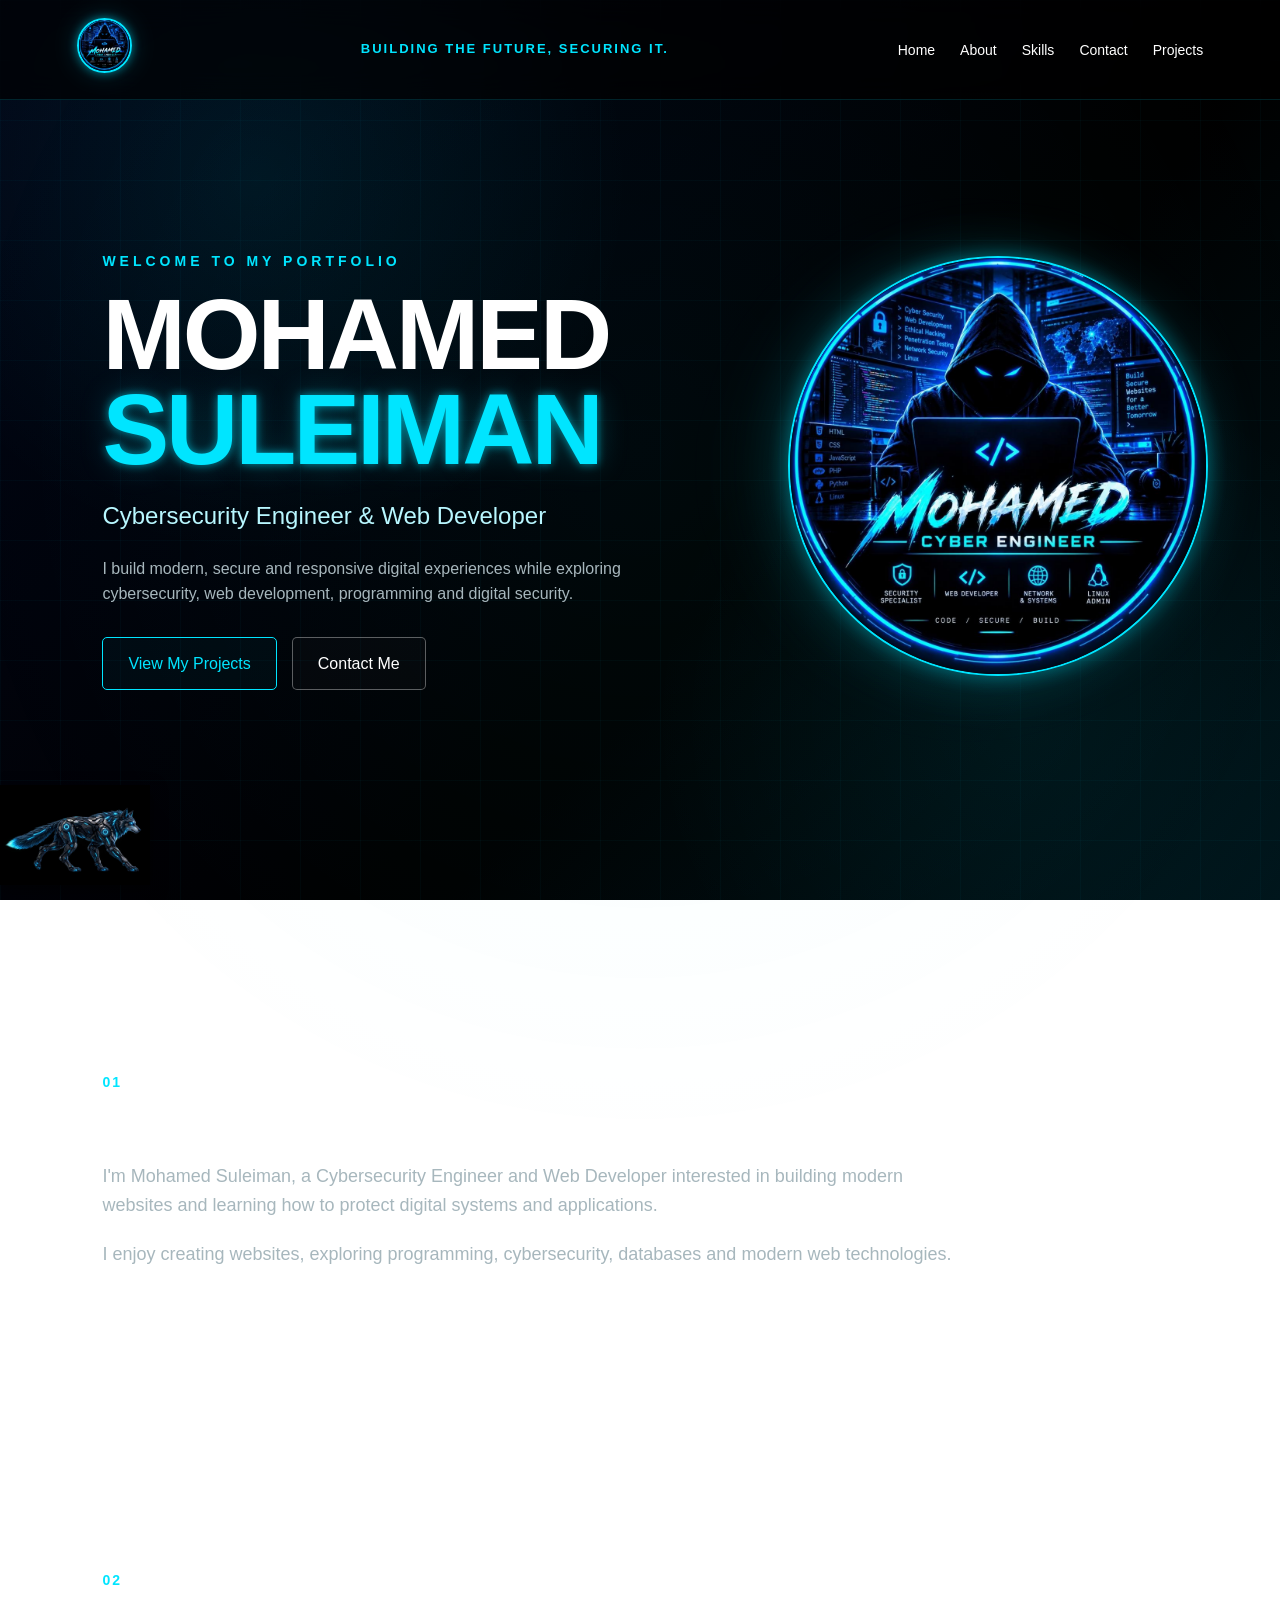
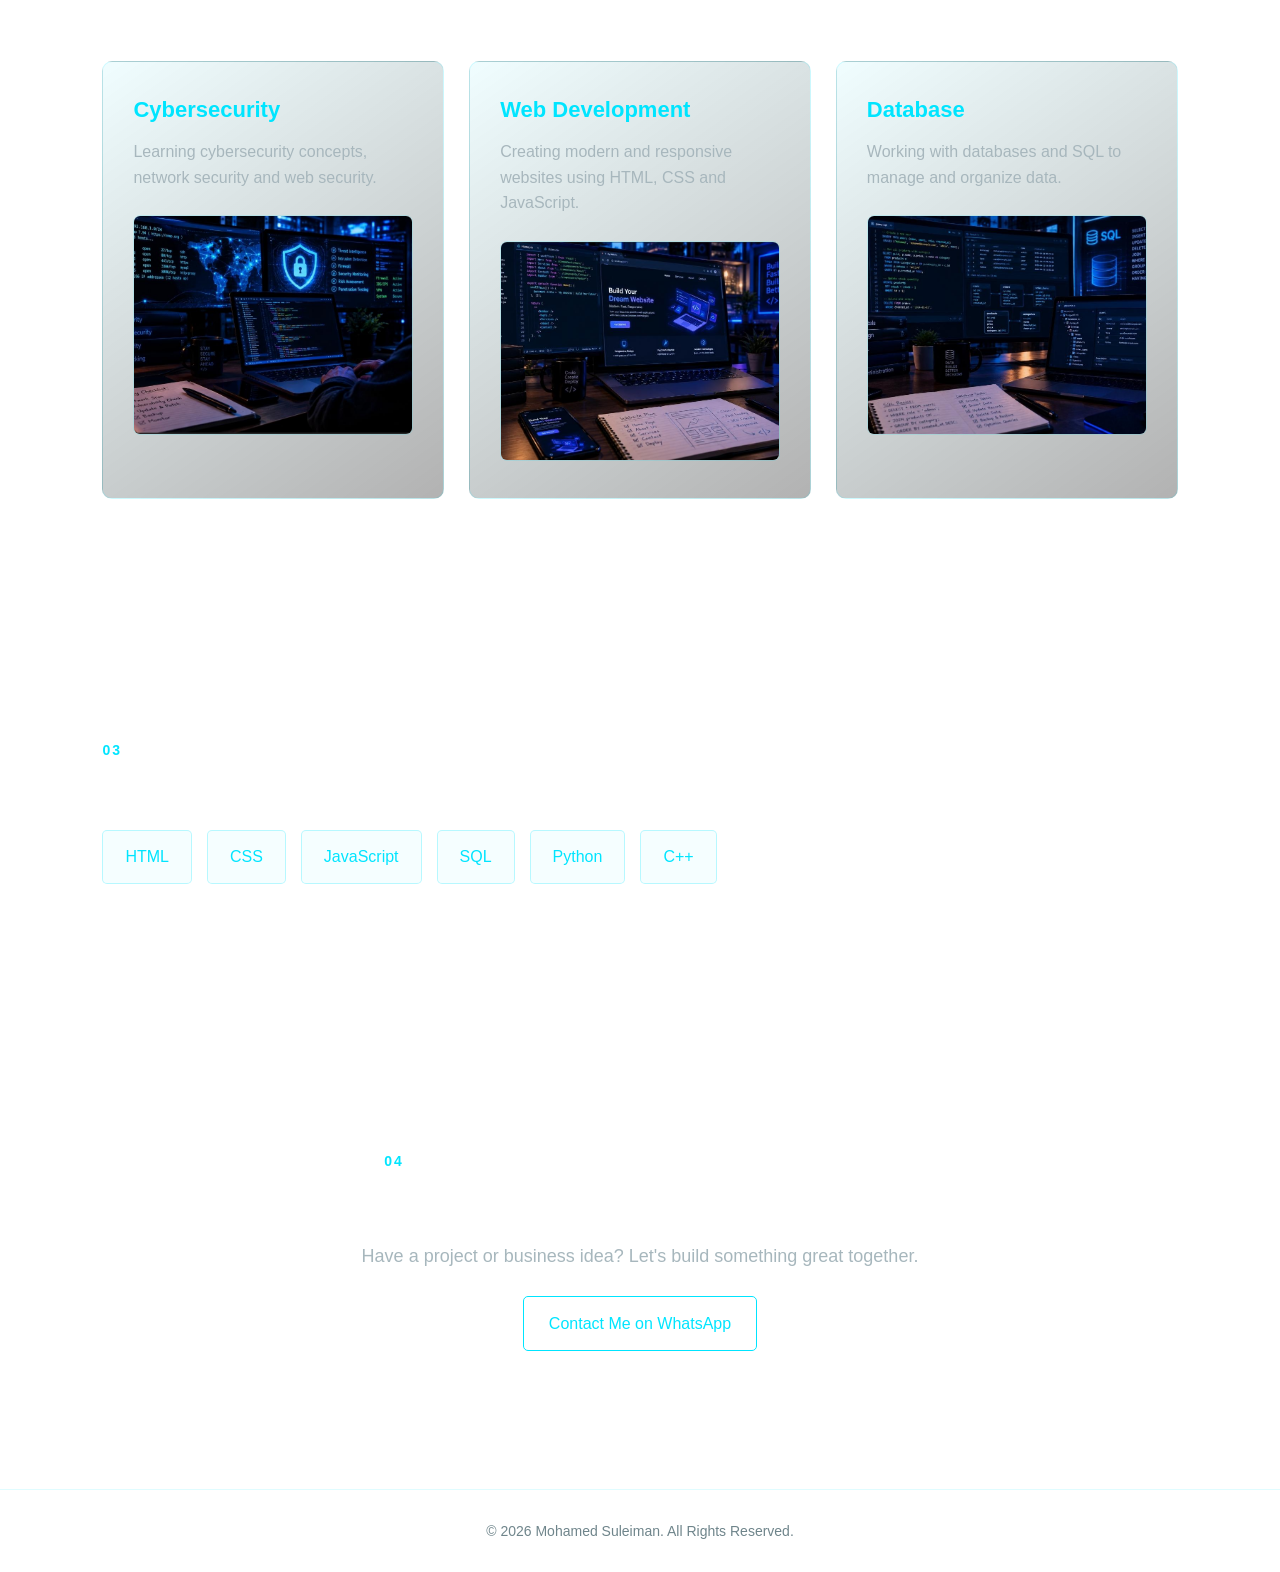
==== commit cb1d4e8a: "index.html" ====
--- a/index.html
+++ b/index.html
@@ -195,6 +195,29 @@
                 </div>
 
             </div>
+
+
+            <!-- =========================
+                 WOLF SCENE
+            ========================= -->
+
+            <div
+                id="wolfScene"
+                aria-hidden="true"
+            >
+
+                <div id="wolfWalker">
+
+                    <img
+                        id="wolfSprite"
+                        src="IMAGES/wolf-01.png"
+                        alt=""
+                    >
+
+                </div>
+
+            </div>
+
 
         </section>
 
@@ -477,29 +500,6 @@
         </section>
 
 
-
-        <!-- =========================
-             WOLF TRACK
-        ========================= -->
-
-        <div
-            id="wolfTrack"
-            aria-hidden="true"
-        >
-
-            <div id="wolfWalker">
-
-                <img
-                    id="wolfSprite"
-                    src="IMAGES/wolf-01.png"
-                    alt=""
-                >
-
-            </div>
-
-        </div>
-
-
     </main>
 
 
--- a/style.css
+++ b/style.css
@@ -13,11 +13,26 @@
 }
 
 body {
+
     font-family: Arial, sans-serif;
+
     background:
-        radial-gradient(circle at 20% 20%, rgba(0, 229, 255, 0.08), transparent 30%),
-        radial-gradient(circle at 80% 80%, rgba(0, 229, 255, 0.05), transparent 30%),
-        linear-gradient(135deg, #020617, #000000 60%, #00141a);
+        radial-gradient(
+            circle at 20% 20%,
+            rgba(0, 229, 255, 0.08),
+            transparent 30%
+        ),
+        radial-gradient(
+            circle at 80% 80%,
+            rgba(0, 229, 255, 0.05),
+            transparent 30%
+        ),
+        linear-gradient(
+            135deg,
+            #020617,
+            #000000 60%,
+            #00141a
+        );
 
     background-attachment: fixed;
 
@@ -36,6 +51,7 @@
 ========================= */
 
 body::before {
+
     content: "";
 
     position: fixed;
@@ -63,11 +79,13 @@
 
     z-index: -2;
 
-    animation: gridMove 20s linear infinite;
+    animation:
+        gridMove 20s linear infinite;
 }
 
 
 body::after {
+
     content: "";
 
     position: fixed;
@@ -89,7 +107,8 @@
 
     z-index: -3;
 
-    animation: backgroundRotate 30s linear infinite;
+    animation:
+        backgroundRotate 30s linear infinite;
 }
 
 
@@ -124,6 +143,7 @@
 ========================= */
 
 header {
+
     position: fixed;
 
     top: 0;
@@ -135,15 +155,19 @@
 
     z-index: 1000;
 
-    background: rgba(0, 0, 0, 0.65);
-
-    backdrop-filter: blur(15px);
-
-    border-bottom: 1px solid rgba(0, 229, 255, 0.15);
+    background:
+        rgba(0, 0, 0, 0.65);
+
+    backdrop-filter:
+        blur(15px);
+
+    border-bottom:
+        1px solid rgba(0, 229, 255, 0.15);
 }
 
 
 nav {
+
     display: flex;
 
     align-items: center;
@@ -155,6 +179,7 @@
 
 
 .logo {
+
     width: 55px;
     height: 55px;
 
@@ -162,18 +187,22 @@
 
     object-fit: cover;
 
-    border: 2px solid #00e5ff;
+    border:
+        2px solid #00e5ff;
 
     box-shadow:
         0 0 10px rgba(0, 229, 255, 0.5),
         0 0 25px rgba(0, 229, 255, 0.2);
 
-    transition: 0.3s ease;
+    transition:
+        0.3s ease;
 }
 
 
 .logo:hover {
-    transform: scale(1.08);
+
+    transform:
+        scale(1.08);
 
     box-shadow:
         0 0 15px #00e5ff,
@@ -182,6 +211,7 @@
 
 
 .nav-slogan {
+
     flex: 1;
 
     text-align: center;
@@ -197,6 +227,7 @@
 
 
 nav ul {
+
     list-style: none;
 
     display: flex;
@@ -210,19 +241,22 @@
 
 
 nav ul li a {
+
     color: #ffffff;
 
     text-decoration: none;
 
     font-size: 14px;
 
-    transition: 0.3s ease;
+    transition:
+        0.3s ease;
 
     position: relative;
 }
 
 
 nav ul li a::after {
+
     content: "";
 
     position: absolute;
@@ -235,11 +269,13 @@
 
     background: #00e5ff;
 
-    transition: 0.3s ease;
+    transition:
+        0.3s ease;
 }
 
 
 nav ul li a:hover {
+
     color: #00e5ff;
 
     text-shadow:
@@ -248,6 +284,7 @@
 
 
 nav ul li a:hover::after {
+
     width: 100%;
 }
 
@@ -257,6 +294,7 @@
 ========================= */
 
 .hero {
+
     min-height: 100vh;
 
     display: flex;
@@ -265,7 +303,8 @@
 
     justify-content: center;
 
-    padding: 120px 8% 80px;
+    padding:
+        120px 8% 80px;
 
     position: relative;
 
@@ -274,6 +313,7 @@
 
 
 .hero-content {
+
     width: 100%;
 
     max-width: 1400px;
@@ -285,6 +325,7 @@
 
 
 .hero-main {
+
     display: flex;
 
     align-items: center;
@@ -296,6 +337,7 @@
 
 
 .hero-text {
+
     flex: 1;
 
     max-width: 700px;
@@ -303,6 +345,7 @@
 
 
 .small-title {
+
     color: #00e5ff;
 
     font-size: 14px;
@@ -316,7 +359,9 @@
 
 
 .hero h1 {
-    font-size: clamp(55px, 8vw, 100px);
+
+    font-size:
+        clamp(55px, 8vw, 100px);
 
     line-height: 0.95;
 
@@ -329,6 +374,7 @@
 
 
 .hero h1 span {
+
     color: #00e5ff;
 
     text-shadow:
@@ -338,6 +384,7 @@
 
 
 .hero h2 {
+
     font-size: 24px;
 
     color: #b8f7ff;
@@ -349,6 +396,7 @@
 
 
 .hero-description {
+
     color: #a7b7bd;
 
     max-width: 650px;
@@ -364,6 +412,7 @@
 ========================= */
 
 .hero-buttons {
+
     display: flex;
 
     gap: 15px;
@@ -373,11 +422,14 @@
 
 
 .btn {
+
     display: inline-block;
 
-    padding: 13px 25px;
-
-    border: 1px solid #00e5ff;
+    padding:
+        13px 25px;
+
+    border:
+        1px solid #00e5ff;
 
     color: #00e5ff;
 
@@ -385,13 +437,16 @@
 
     border-radius: 5px;
 
-    transition: 0.3s ease;
-
-    background: rgba(0, 229, 255, 0.04);
+    transition:
+        0.3s ease;
+
+    background:
+        rgba(0, 229, 255, 0.04);
 }
 
 
 .btn:hover {
+
     background: #00e5ff;
 
     color: #000000;
@@ -400,20 +455,25 @@
         0 0 15px rgba(0, 229, 255, 0.6),
         0 0 35px rgba(0, 229, 255, 0.25);
 
-    transform: translateY(-3px);
+    transform:
+        translateY(-3px);
 }
 
 
 .btn.secondary {
-    border-color: rgba(255, 255, 255, 0.35);
+
+    border-color:
+        rgba(255, 255, 255, 0.35);
 
     color: #ffffff;
 
-    background: rgba(255, 255, 255, 0.02);
+    background:
+        rgba(255, 255, 255, 0.02);
 }
 
 
 .btn.secondary:hover {
+
     background: #ffffff;
 
     color: #000000;
@@ -427,6 +487,7 @@
 ========================= */
 
 .hero-logo {
+
     width: 420px;
     height: 420px;
 
@@ -443,6 +504,7 @@
 
 
 .logo-glow {
+
     position: absolute;
 
     width: 100%;
@@ -450,11 +512,14 @@
 
     border-radius: 50%;
 
-    background: rgba(0, 229, 255, 0.08);
-
-    filter: blur(35px);
-
-    animation: logoPulse 4s ease-in-out infinite;
+    background:
+        rgba(0, 229, 255, 0.08);
+
+    filter:
+        blur(35px);
+
+    animation:
+        logoPulse 4s ease-in-out infinite;
 }
 
 
@@ -462,13 +527,17 @@
 
     0%,
     100% {
-        transform: scale(0.9);
+
+        transform:
+            scale(0.9);
 
         opacity: 0.5;
     }
 
     50% {
-        transform: scale(1.08);
+
+        transform:
+            scale(1.08);
 
         opacity: 1;
     }
@@ -477,17 +546,20 @@
 
 
 .hero-image-link {
+
     position: relative;
 
     z-index: 2;
 
     display: block;
 
-    transform: translateX(30px);
+    transform:
+        translateX(30px);
 }
 
 
 .hero-logo-image {
+
     width: 420px;
     height: 420px;
 
@@ -495,18 +567,22 @@
 
     border-radius: 50%;
 
-    border: 2px solid #00e5ff;
+    border:
+        2px solid #00e5ff;
 
     box-shadow:
         0 0 20px rgba(0, 229, 255, 0.4),
         0 0 60px rgba(0, 229, 255, 0.15);
 
-    transition: 0.4s ease;
+    transition:
+        0.4s ease;
 }
 
 
 .hero-logo-image:hover {
-    transform: scale(1.03);
+
+    transform:
+        scale(1.03);
 
     box-shadow:
         0 0 25px rgba(0, 229, 255, 0.7),
@@ -519,7 +595,9 @@
 ========================= */
 
 .section {
-    padding: 110px 8%;
+
+    padding:
+        110px 8%;
 
     position: relative;
 
@@ -530,6 +608,7 @@
 
 
 .section-title {
+
     display: flex;
 
     align-items: center;
@@ -541,6 +620,7 @@
 
 
 .section-title span {
+
     color: #00e5ff;
 
     font-size: 14px;
@@ -552,6 +632,7 @@
 
 
 .section-title h2 {
+
     font-size: 38px;
 
     text-transform: uppercase;
@@ -565,6 +646,7 @@
 ========================= */
 
 .about-section {
+
     min-height: 60vh;
 
     display: flex;
@@ -576,11 +658,13 @@
 
 
 .about-content {
+
     max-width: 850px;
 }
 
 
 .about-content p {
+
     color: #a7b7bd;
 
     font-size: 18px;
@@ -594,15 +678,18 @@
 ========================= */
 
 .cards {
+
     display: grid;
 
-    grid-template-columns: repeat(3, 1fr);
+    grid-template-columns:
+        repeat(3, 1fr);
 
     gap: 25px;
 }
 
 
 .card {
+
     padding: 30px;
 
     background:
@@ -612,20 +699,25 @@
             rgba(0, 0, 0, 0.3)
         );
 
-    border: 1px solid rgba(0, 229, 255, 0.15);
+    border:
+        1px solid rgba(0, 229, 255, 0.15);
 
     border-radius: 10px;
 
-    transition: 0.35s ease;
+    transition:
+        0.35s ease;
 
     overflow: hidden;
 }
 
 
 .card:hover {
-    transform: translateY(-8px);
-
-    border-color: rgba(0, 229, 255, 0.6);
+
+    transform:
+        translateY(-8px);
+
+    border-color:
+        rgba(0, 229, 255, 0.6);
 
     box-shadow:
         0 10px 35px rgba(0, 229, 255, 0.08),
@@ -634,6 +726,7 @@
 
 
 .card h3 {
+
     color: #00e5ff;
 
     font-size: 22px;
@@ -643,6 +736,7 @@
 
 
 .card p {
+
     color: #a7b7bd;
 
     margin-bottom: 25px;
@@ -650,6 +744,7 @@
 
 
 .card-image-link {
+
     display: block;
 
     text-decoration: none;
@@ -657,6 +752,7 @@
 
 
 .card-image {
+
     width: 100%;
 
     height: 220px;
@@ -665,14 +761,18 @@
 
     border-radius: 7px;
 
-    border: 1px solid rgba(0, 229, 255, 0.15);
-
-    transition: 0.4s ease;
+    border:
+        1px solid rgba(0, 229, 255, 0.15);
+
+    transition:
+        0.4s ease;
 }
 
 
 .card-image:hover {
-    transform: scale(1.03);
+
+    transform:
+        scale(1.03);
 
     border-color: #00e5ff;
 
@@ -686,6 +786,7 @@
 ========================= */
 
 .skills {
+
     display: flex;
 
     flex-wrap: wrap;
@@ -695,26 +796,33 @@
 
 
 .skill {
-    padding: 13px 22px;
-
-    border: 1px solid rgba(0, 229, 255, 0.25);
+
+    padding:
+        13px 22px;
+
+    border:
+        1px solid rgba(0, 229, 255, 0.25);
 
     border-radius: 5px;
 
     color: #00e5ff;
 
-    background: rgba(0, 229, 255, 0.04);
-
-    transition: 0.3s ease;
+    background:
+        rgba(0, 229, 255, 0.04);
+
+    transition:
+        0.3s ease;
 }
 
 
 .skill:hover {
+
     background: #00e5ff;
 
     color: #000000;
 
-    transform: translateY(-3px);
+    transform:
+        translateY(-3px);
 
     box-shadow:
         0 0 20px rgba(0, 229, 255, 0.3);
@@ -726,6 +834,7 @@
 ========================= */
 
 .contact {
+
     text-align: center;
 
     min-height: 55vh;
@@ -741,11 +850,13 @@
 
 
 .contact .section-title {
+
     justify-content: center;
 }
 
 
 .contact > p {
+
     color: #a7b7bd;
 
     margin-bottom: 25px;
@@ -755,11 +866,14 @@
 
 
 .whatsapp {
+
     display: inline-block;
 
-    padding: 14px 25px;
-
-    border: 1px solid #00e5ff;
+    padding:
+        14px 25px;
+
+    border:
+        1px solid #00e5ff;
 
     color: #00e5ff;
 
@@ -767,11 +881,13 @@
 
     border-radius: 5px;
 
-    transition: 0.3s ease;
+    transition:
+        0.3s ease;
 }
 
 
 .whatsapp:hover {
+
     background: #00e5ff;
 
     color: #000000;
@@ -786,15 +902,22 @@
 ========================= */
 
 footer {
-    padding: 30px 8%;
+
+    padding:
+        30px 8%;
 
     text-align: center;
 
-    border-top: 1px solid rgba(0, 229, 255, 0.12);
+    border-top:
+        1px solid rgba(0, 229, 255, 0.12);
 
     color: #6f858b;
 
     font-size: 14px;
+
+    position: relative;
+
+    z-index: 2;
 }
 
 
@@ -803,6 +926,7 @@
 ========================= */
 
 .image-lightbox {
+
     position: fixed;
 
     inset: 0;
@@ -810,7 +934,8 @@
     width: 100%;
     height: 100%;
 
-    background: rgba(0, 0, 0, 0.92);
+    background:
+        rgba(0, 0, 0, 0.92);
 
     display: none;
 
@@ -825,11 +950,13 @@
 
 
 .image-lightbox.active {
+
     display: flex;
 }
 
 
 .image-lightbox img {
+
     max-width: 85%;
 
     max-height: 85vh;
@@ -838,7 +965,8 @@
 
     border-radius: 50%;
 
-    border: 2px solid #00e5ff;
+    border:
+        2px solid #00e5ff;
 
     box-shadow:
         0 0 30px rgba(0, 229, 255, 0.6),
@@ -847,6 +975,7 @@
 
 
 .image-lightbox img.project-lightbox {
+
     border-radius: 10px;
 
     max-width: 90%;
@@ -856,6 +985,7 @@
 
 
 .close-lightbox {
+
     position: absolute;
 
     top: 25px;
@@ -869,16 +999,19 @@
 
     line-height: 1;
 
-    transition: 0.3s ease;
+    transition:
+        0.3s ease;
 
     z-index: 2;
 }
 
 
 .close-lightbox:hover {
+
     color: #00e5ff;
 
-    transform: scale(1.1);
+    transform:
+        scale(1.1);
 
     text-shadow:
         0 0 15px rgba(0, 229, 255, 0.7);
@@ -886,37 +1019,60 @@
 
 
 /* =========================
-   WALKING WOLF
+   WOLF TRACK
+========================= */
+
+#wolfTrack {
+
+    position: relative;
+
+    width: 100%;
+
+    height: 150px;
+
+    margin-top: -40px;
+
+    overflow: hidden;
+
+    pointer-events: none;
+
+    z-index: 10;
+}
+
+
+/* =========================
+   WOLF
 ========================= */
 
 #wolfWalker {
-    position: fixed;
+
+    position: absolute;
 
     left: 0;
 
-    bottom: 18px;
+    bottom: 15px;
 
     width: 150px;
 
     height: 120px;
 
-    z-index: 20;
+    display: flex;
+
+    align-items: flex-end;
+
+    justify-content: center;
 
     pointer-events: none;
 
-    transform: translateX(0);
-
     will-change: transform;
 
-    display: flex;
-
-    align-items: flex-end;
-
-    justify-content: center;
+    transform:
+        translateX(0);
 }
 
 
 #wolfSprite {
+
     width: 150px;
 
     height: auto;
@@ -929,7 +1085,12 @@
 
     image-rendering: auto;
 
-    will-change: transform;
+    will-change: contents;
+
+    filter:
+        drop-shadow(
+            0 5px 8px rgba(0, 0, 0, 0.55)
+        );
 }
 
 
@@ -943,23 +1104,27 @@
     /* NAVIGATION */
 
     header {
-        padding: 12px 5%;
+
+        padding:
+            12px 5%;
     }
 
 
     nav {
+
         gap: 12px;
     }
 
 
     .logo {
+
         width: 45px;
-
         height: 45px;
     }
 
 
     .nav-slogan {
+
         font-size: 9px;
 
         letter-spacing: 1px;
@@ -967,11 +1132,13 @@
 
 
     nav ul {
+
         gap: 10px;
     }
 
 
     nav ul li a {
+
         font-size: 11px;
     }
 
@@ -980,11 +1147,14 @@
     /* HERO */
 
     .hero {
-        padding: 120px 6% 70px;
+
+        padding:
+            120px 6% 70px;
     }
 
 
     .hero-main {
+
         flex-direction: column;
 
         gap: 50px;
@@ -994,46 +1164,54 @@
 
 
     .hero-text {
+
         max-width: 100%;
     }
 
 
     .hero h1 {
-        font-size: clamp(50px, 14vw, 75px);
+
+        font-size:
+            clamp(50px, 14vw, 75px);
     }
 
 
     .hero h2 {
+
         font-size: 19px;
     }
 
 
     .hero-description {
+
         font-size: 15px;
     }
 
 
     .hero-buttons {
+
         justify-content: center;
     }
 
 
     .hero-logo {
+
         width: 300px;
-
         height: 300px;
     }
 
 
     .hero-logo-image {
+
         width: 300px;
-
         height: 300px;
     }
 
 
     .hero-image-link {
-        transform: translateX(0);
+
+        transform:
+            translateX(0);
     }
 
 
@@ -1041,11 +1219,14 @@
     /* SECTIONS */
 
     .section {
-        padding: 80px 6%;
+
+        padding:
+            80px 6%;
     }
 
 
     .section-title h2 {
+
         font-size: 28px;
     }
 
@@ -1054,11 +1235,14 @@
     /* CARDS */
 
     .cards {
-        grid-template-columns: 1fr;
+
+        grid-template-columns:
+            1fr;
     }
 
 
     .card-image {
+
         height: 200px;
     }
 
@@ -1067,11 +1251,13 @@
     /* LIGHTBOX */
 
     .image-lightbox {
+
         padding: 20px;
     }
 
 
     .image-lightbox img {
+
         max-width: 92%;
 
         max-height: 80vh;
@@ -1079,6 +1265,7 @@
 
 
     .image-lightbox img.project-lightbox {
+
         max-width: 95%;
 
         max-height: 85vh;
@@ -1086,6 +1273,7 @@
 
 
     .close-lightbox {
+
         top: 15px;
 
         right: 20px;
@@ -1097,16 +1285,26 @@
 
     /* WOLF */
 
+    #wolfTrack {
+
+        height: 110px;
+
+        margin-top: -20px;
+    }
+
+
     #wolfWalker {
+
         width: 100px;
 
         height: 85px;
 
-        bottom: 12px;
+        bottom: 10px;
     }
 
 
     #wolfSprite {
+
         width: 100px;
     }
 
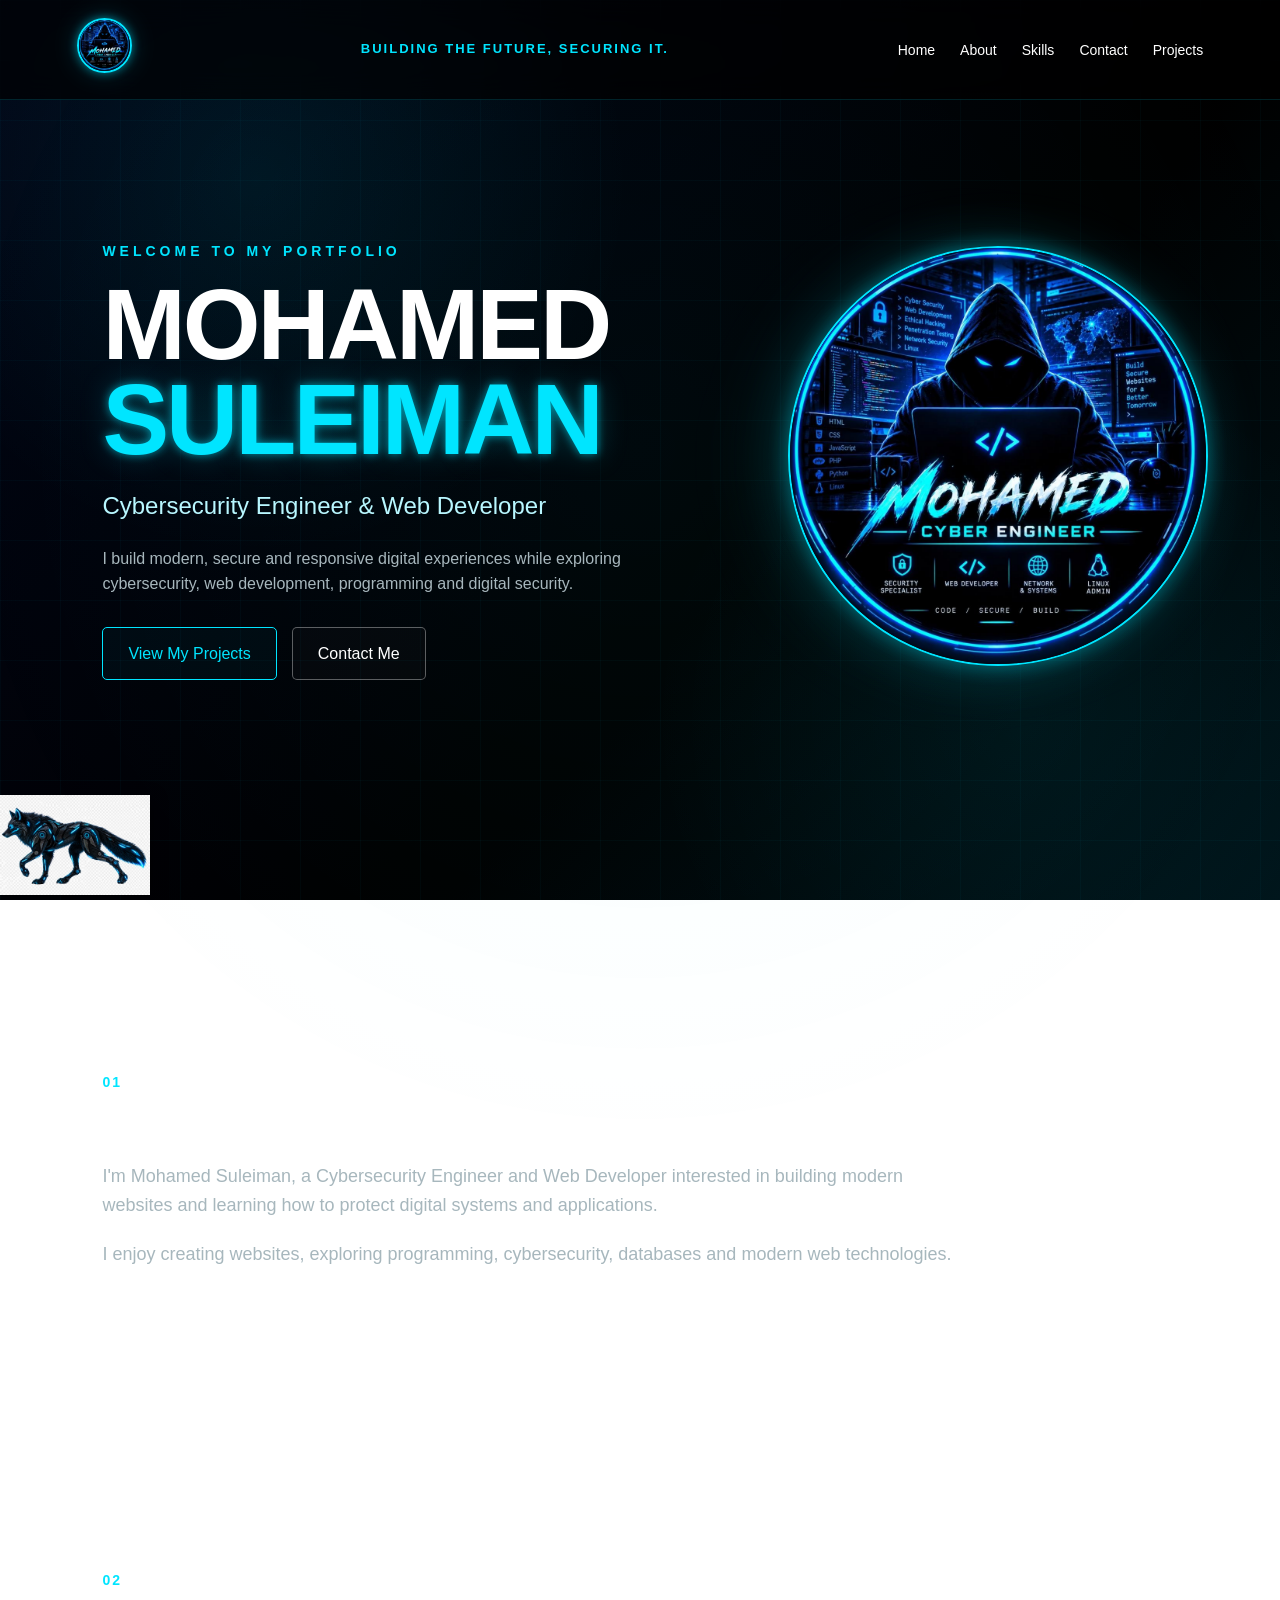
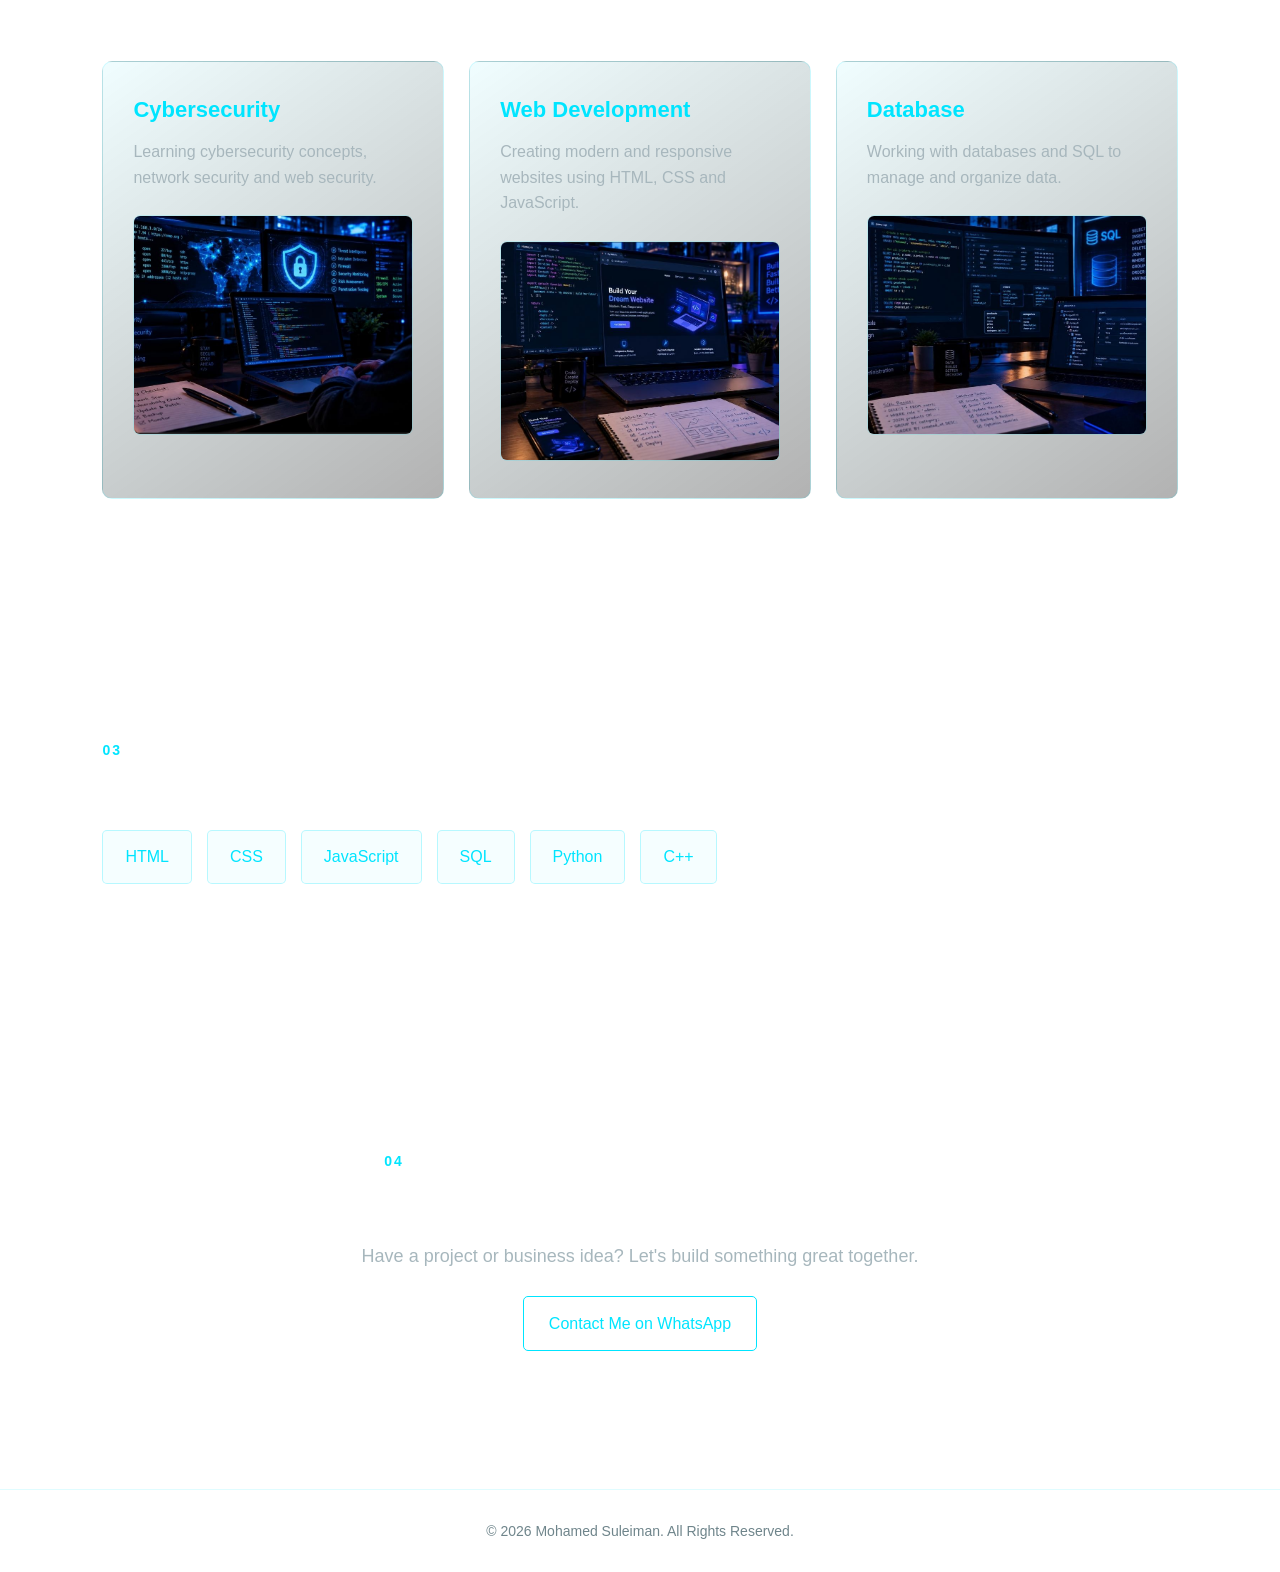
==== commit a3126e74: "index.html" ====
--- a/index.html
+++ b/index.html
@@ -30,9 +30,7 @@
 <body>
 
 
-    <!-- =========================
-         NAVIGATION
-    ========================= -->
+    <!-- NAVIGATION -->
 
     <header>
 
@@ -94,16 +92,12 @@
 
 
 
-    <!-- =========================
-         MAIN
-    ========================= -->
+    <!-- MAIN -->
 
     <main>
 
 
-        <!-- =========================
-             HERO
-        ========================= -->
+        <!-- HERO -->
 
         <section
             id="home"
@@ -197,22 +191,31 @@
             </div>
 
 
-            <!-- =========================
-                 WOLF SCENE
-            ========================= -->
+
+            <!-- WOLF SYSTEM -->
 
             <div
                 id="wolfScene"
                 aria-hidden="true"
             >
 
+                <div id="wolfGround"></div>
+
+
                 <div id="wolfWalker">
 
-                    <img
-                        id="wolfSprite"
-                        src="IMAGES/wolf-01.png"
-                        alt=""
-                    >
+                    <span id="wolfShadow"></span>
+
+
+                    <div id="wolfBody">
+
+                        <img
+                            id="wolfSprite"
+                            src="IMAGES/wolf-01.png"
+                            alt=""
+                        >
+
+                    </div>
 
                 </div>
 
@@ -223,9 +226,7 @@
 
 
 
-        <!-- =========================
-             ABOUT
-        ========================= -->
+        <!-- ABOUT -->
 
         <section
             id="about"
@@ -272,9 +273,7 @@
 
 
 
-        <!-- =========================
-             PROJECTS
-        ========================= -->
+        <!-- PROJECTS -->
 
         <section
             id="projects"
@@ -296,8 +295,6 @@
 
             <div class="cards">
 
-
-                <!-- CYBERSECURITY -->
 
                 <article class="card">
 
@@ -331,8 +328,6 @@
 
 
 
-                <!-- WEB DEVELOPMENT -->
-
                 <article class="card">
 
                     <h3>
@@ -366,8 +361,6 @@
 
 
 
-                <!-- DATABASE -->
-
                 <article class="card">
 
                     <h3>
@@ -404,9 +397,7 @@
 
 
 
-        <!-- =========================
-             SKILLS
-        ========================= -->
+        <!-- SKILLS -->
 
         <section
             id="skills"
@@ -458,9 +449,7 @@
 
 
 
-        <!-- =========================
-             CONTACT
-        ========================= -->
+        <!-- CONTACT -->
 
         <section
             id="contact"
@@ -504,9 +493,7 @@
 
 
 
-    <!-- =========================
-         FOOTER
-    ========================= -->
+    <!-- FOOTER -->
 
     <footer>
 
@@ -517,9 +504,7 @@
 
 
 
-    <!-- =========================
-         IMAGE LIGHTBOX
-    ========================= -->
+    <!-- IMAGE LIGHTBOX -->
 
     <div
         id="imageLightbox"
@@ -544,7 +529,543 @@
 
 
 
-    <script src="script.js"></script>
+    <!-- JAVASCRIPT -->
+
+    <script>
+
+        document.addEventListener("DOMContentLoaded", function () {
+
+
+            /* =========================
+               WOLF WALKING SYSTEM
+            ========================= */
+
+            const wolfScene =
+                document.getElementById("wolfScene");
+
+            const wolfWalker =
+                document.getElementById("wolfWalker");
+
+            const wolfBody =
+                document.getElementById("wolfBody");
+
+            const wolfSprite =
+                document.getElementById("wolfSprite");
+
+            const wolfShadow =
+                document.getElementById("wolfShadow");
+
+
+            const wolfFrames = [
+
+                "IMAGES/wolf-01.png",
+                "IMAGES/wolf-02.png",
+                "IMAGES/wolf-03.png",
+                "IMAGES/wolf-04.png",
+                "IMAGES/wolf-05.png",
+                "IMAGES/wolf-06.png",
+                "IMAGES/wolf-07.png",
+                "IMAGES/wolf-08.png"
+
+            ];
+
+
+            /* PRELOAD ALL FRAMES */
+
+            const loadedWolfFrames = [];
+
+            wolfFrames.forEach(function (src) {
+
+                const image = new Image();
+
+                image.src = src;
+
+                loadedWolfFrames.push(image);
+
+            });
+
+
+
+            let wolfFrame = 0;
+
+            let wolfDirection = 1;
+
+            let currentX = 0;
+
+            let targetX = 0;
+
+            let lastScrollY =
+                window.scrollY;
+
+            let lastFrameTime = 0;
+
+            let wolfVisible = true;
+
+
+
+            function clamp(
+                value,
+                min,
+                max
+            ) {
+
+                return Math.max(
+                    min,
+                    Math.min(max, value)
+                );
+
+            }
+
+
+
+            function updateWolfPosition() {
+
+                if (!wolfScene) {
+                    return;
+                }
+
+
+                const hero =
+                    document.getElementById("home");
+
+                if (!hero) {
+                    return;
+                }
+
+
+                const heroRect =
+                    hero.getBoundingClientRect();
+
+
+                const heroTop =
+                    heroRect.top + window.scrollY;
+
+
+                const heroHeight =
+                    heroRect.height;
+
+
+                const sceneWidth =
+                    wolfScene.clientWidth;
+
+
+                const walkerWidth =
+                    wolfWalker.offsetWidth;
+
+
+                const maxX =
+                    Math.max(
+                        0,
+                        sceneWidth - walkerWidth
+                    );
+
+
+                const scrollStart =
+                    heroTop;
+
+
+                const scrollEnd =
+                    heroTop +
+                    heroHeight -
+                    window.innerHeight;
+
+
+                let progress;
+
+
+                if (scrollEnd <= scrollStart) {
+
+                    progress = 0;
+
+                } else {
+
+                    progress =
+                        (
+                            window.scrollY -
+                            scrollStart
+                        ) /
+                        (
+                            scrollEnd -
+                            scrollStart
+                        );
+
+                }
+
+
+                progress =
+                    clamp(
+                        progress,
+                        0,
+                        1
+                    );
+
+
+                targetX =
+                    progress * maxX;
+
+            }
+
+
+
+            function changeWolfDirection(
+                direction
+            ) {
+
+                if (
+                    direction !== 1 &&
+                    direction !== -1
+                ) {
+                    return;
+                }
+
+
+                if (
+                    wolfDirection === direction
+                ) {
+                    return;
+                }
+
+
+                wolfDirection =
+                    direction;
+
+
+                if (wolfDirection === 1) {
+
+                    wolfSprite.style.transform =
+                        "scaleX(1)";
+
+                } else {
+
+                    wolfSprite.style.transform =
+                        "scaleX(-1)";
+
+                }
+
+            }
+
+
+
+            function handleWolfScroll() {
+
+                const scrollY =
+                    window.scrollY;
+
+
+                const difference =
+                    scrollY - lastScrollY;
+
+
+                if (
+                    Math.abs(difference) > 0.5
+                ) {
+
+                    if (difference > 0) {
+
+                        changeWolfDirection(1);
+
+                    } else {
+
+                        changeWolfDirection(-1);
+
+                    }
+
+                }
+
+
+                lastScrollY =
+                    scrollY;
+
+
+                updateWolfPosition();
+
+            }
+
+
+
+            function animateWolf(
+                timestamp
+            ) {
+
+                if (!lastFrameTime) {
+
+                    lastFrameTime =
+                        timestamp;
+
+                }
+
+
+                const frameDelay = 105;
+
+
+                if (
+                    wolfVisible &&
+                    timestamp - lastFrameTime >= frameDelay
+                ) {
+
+                    if (
+                        wolfDirection === 1
+                    ) {
+
+                        wolfFrame++;
+
+                        if (
+                            wolfFrame >=
+                            wolfFrames.length
+                        ) {
+
+                            wolfFrame = 0;
+
+                        }
+
+                    } else {
+
+                        wolfFrame--;
+
+                        if (
+                            wolfFrame < 0
+                        ) {
+
+                            wolfFrame =
+                                wolfFrames.length - 1;
+
+                        }
+
+                    }
+
+
+                    wolfSprite.src =
+                        wolfFrames[wolfFrame];
+
+
+                    lastFrameTime =
+                        timestamp;
+
+                }
+
+
+                currentX +=
+                    (
+                        targetX -
+                        currentX
+                    ) * 0.13;
+
+
+                wolfWalker.style.transform =
+                    "translate3d(" +
+                    currentX +
+                    "px, 0, 0)";
+
+
+                requestAnimationFrame(
+                    animateWolf
+                );
+
+            }
+
+
+
+            /* KEEP WOLF ANIMATION ACTIVE ONLY WHEN HERO IS VISIBLE */
+
+            const wolfObserver =
+                new IntersectionObserver(
+                    function (entries) {
+
+                        entries.forEach(
+                            function (entry) {
+
+                                wolfVisible =
+                                    entry.isIntersecting;
+
+                            }
+                        );
+
+                    },
+                    {
+                        threshold: 0
+                    }
+                );
+
+
+            wolfObserver.observe(
+                document.getElementById("home")
+            );
+
+
+
+            window.addEventListener(
+                "scroll",
+                handleWolfScroll,
+                {
+                    passive: true
+                }
+            );
+
+
+            window.addEventListener(
+                "resize",
+                function () {
+
+                    updateWolfPosition();
+
+                }
+            );
+
+
+
+            updateWolfPosition();
+
+            requestAnimationFrame(
+                animateWolf
+            );
+
+
+
+            /* =========================
+               LIGHTBOX
+            ========================= */
+
+            const lightbox =
+                document.getElementById(
+                    "imageLightbox"
+                );
+
+            const lightboxImage =
+                document.getElementById(
+                    "lightboxImage"
+                );
+
+            const closeLightbox =
+                document.getElementById(
+                    "closeLightbox"
+                );
+
+
+            const imageLinks =
+                document.querySelectorAll(
+                    ".hero-image-link, .card-image-link"
+                );
+
+
+            imageLinks.forEach(
+                function (link) {
+
+                    link.addEventListener(
+                        "click",
+                        function (event) {
+
+                            event.preventDefault();
+
+
+                            const image =
+                                link.querySelector(
+                                    "img"
+                                );
+
+
+                            if (!image) {
+                                return;
+                            }
+
+
+                            lightboxImage.src =
+                                link.href;
+
+
+                            lightboxImage.alt =
+                                image.alt;
+
+
+                            if (
+                                link.classList.contains(
+                                    "card-image-link"
+                                )
+                            ) {
+
+                                lightboxImage.classList.add(
+                                    "project-lightbox"
+                                );
+
+                            } else {
+
+                                lightboxImage.classList.remove(
+                                    "project-lightbox"
+                                );
+
+                            }
+
+
+                            lightbox.classList.add(
+                                "active"
+                            );
+
+
+                            document.body.style.overflow =
+                                "hidden";
+
+                        }
+                    );
+
+                }
+            );
+
+
+
+            function closeImageLightbox() {
+
+                lightbox.classList.remove(
+                    "active"
+                );
+
+
+                document.body.style.overflow =
+                    "";
+
+            }
+
+
+
+            closeLightbox.addEventListener(
+                "click",
+                closeImageLightbox
+            );
+
+
+            lightbox.addEventListener(
+                "click",
+                function (event) {
+
+                    if (
+                        event.target === lightbox
+                    ) {
+
+                        closeImageLightbox();
+
+                    }
+
+                }
+            );
+
+
+            document.addEventListener(
+                "keydown",
+                function (event) {
+
+                    if (
+                        event.key === "Escape"
+                    ) {
+
+                        closeImageLightbox();
+
+                    }
+
+                }
+            );
+
+
+        });
+
+    </script>
 
 </body>
 
--- a/style.css
+++ b/style.css
@@ -304,7 +304,7 @@
     justify-content: center;
 
     padding:
-        120px 8% 80px;
+        120px 8% 100px;
 
     position: relative;
 
@@ -587,6 +587,81 @@
     box-shadow:
         0 0 25px rgba(0, 229, 255, 0.7),
         0 0 80px rgba(0, 229, 255, 0.25);
+}
+
+
+/* =========================
+   WOLF SCENE
+========================= */
+
+#wolfScene {
+
+    position: absolute;
+
+    left: 0;
+    right: 0;
+
+    bottom: 0;
+
+    width: 100%;
+
+    height: 150px;
+
+    pointer-events: none;
+
+    z-index: 4;
+
+    overflow: hidden;
+}
+
+
+#wolfWalker {
+
+    position: absolute;
+
+    left: 0;
+
+    bottom: 5px;
+
+    width: 150px;
+
+    height: 120px;
+
+    display: flex;
+
+    align-items: flex-end;
+
+    justify-content: center;
+
+    pointer-events: none;
+
+    will-change: transform;
+
+    transform:
+        translate3d(0, 0, 0);
+}
+
+
+#wolfSprite {
+
+    width: 150px;
+
+    height: auto;
+
+    display: block;
+
+    user-select: none;
+
+    pointer-events: none;
+
+    image-rendering: auto;
+
+    will-change: contents;
+
+    filter:
+        drop-shadow(
+            0 5px 8px rgba(0, 0, 0, 0.55)
+        );
 }
 
 
@@ -1019,82 +1094,6 @@
 
 
 /* =========================
-   WOLF TRACK
-========================= */
-
-#wolfTrack {
-
-    position: relative;
-
-    width: 100%;
-
-    height: 150px;
-
-    margin-top: -40px;
-
-    overflow: hidden;
-
-    pointer-events: none;
-
-    z-index: 10;
-}
-
-
-/* =========================
-   WOLF
-========================= */
-
-#wolfWalker {
-
-    position: absolute;
-
-    left: 0;
-
-    bottom: 15px;
-
-    width: 150px;
-
-    height: 120px;
-
-    display: flex;
-
-    align-items: flex-end;
-
-    justify-content: center;
-
-    pointer-events: none;
-
-    will-change: transform;
-
-    transform:
-        translateX(0);
-}
-
-
-#wolfSprite {
-
-    width: 150px;
-
-    height: auto;
-
-    display: block;
-
-    user-select: none;
-
-    pointer-events: none;
-
-    image-rendering: auto;
-
-    will-change: contents;
-
-    filter:
-        drop-shadow(
-            0 5px 8px rgba(0, 0, 0, 0.55)
-        );
-}
-
-
-/* =========================
    MOBILE
 ========================= */
 
@@ -1149,7 +1148,9 @@
     .hero {
 
         padding:
-            120px 6% 70px;
+            120px 6% 150px;
+
+        min-height: 100vh;
     }
 
 
@@ -1215,6 +1216,32 @@
     }
 
 
+    /* WOLF */
+
+    #wolfScene {
+
+        height: 110px;
+
+        bottom: 0;
+    }
+
+
+    #wolfWalker {
+
+        width: 100px;
+
+        height: 85px;
+
+        bottom: 5px;
+    }
+
+
+    #wolfSprite {
+
+        width: 100px;
+    }
+
+
 
     /* SECTIONS */
 
@@ -1281,31 +1308,4 @@
         font-size: 38px;
     }
 
-
-
-    /* WOLF */
-
-    #wolfTrack {
-
-        height: 110px;
-
-        margin-top: -20px;
-    }
-
-
-    #wolfWalker {
-
-        width: 100px;
-
-        height: 85px;
-
-        bottom: 10px;
-    }
-
-
-    #wolfSprite {
-
-        width: 100px;
-    }
-
-}
+}
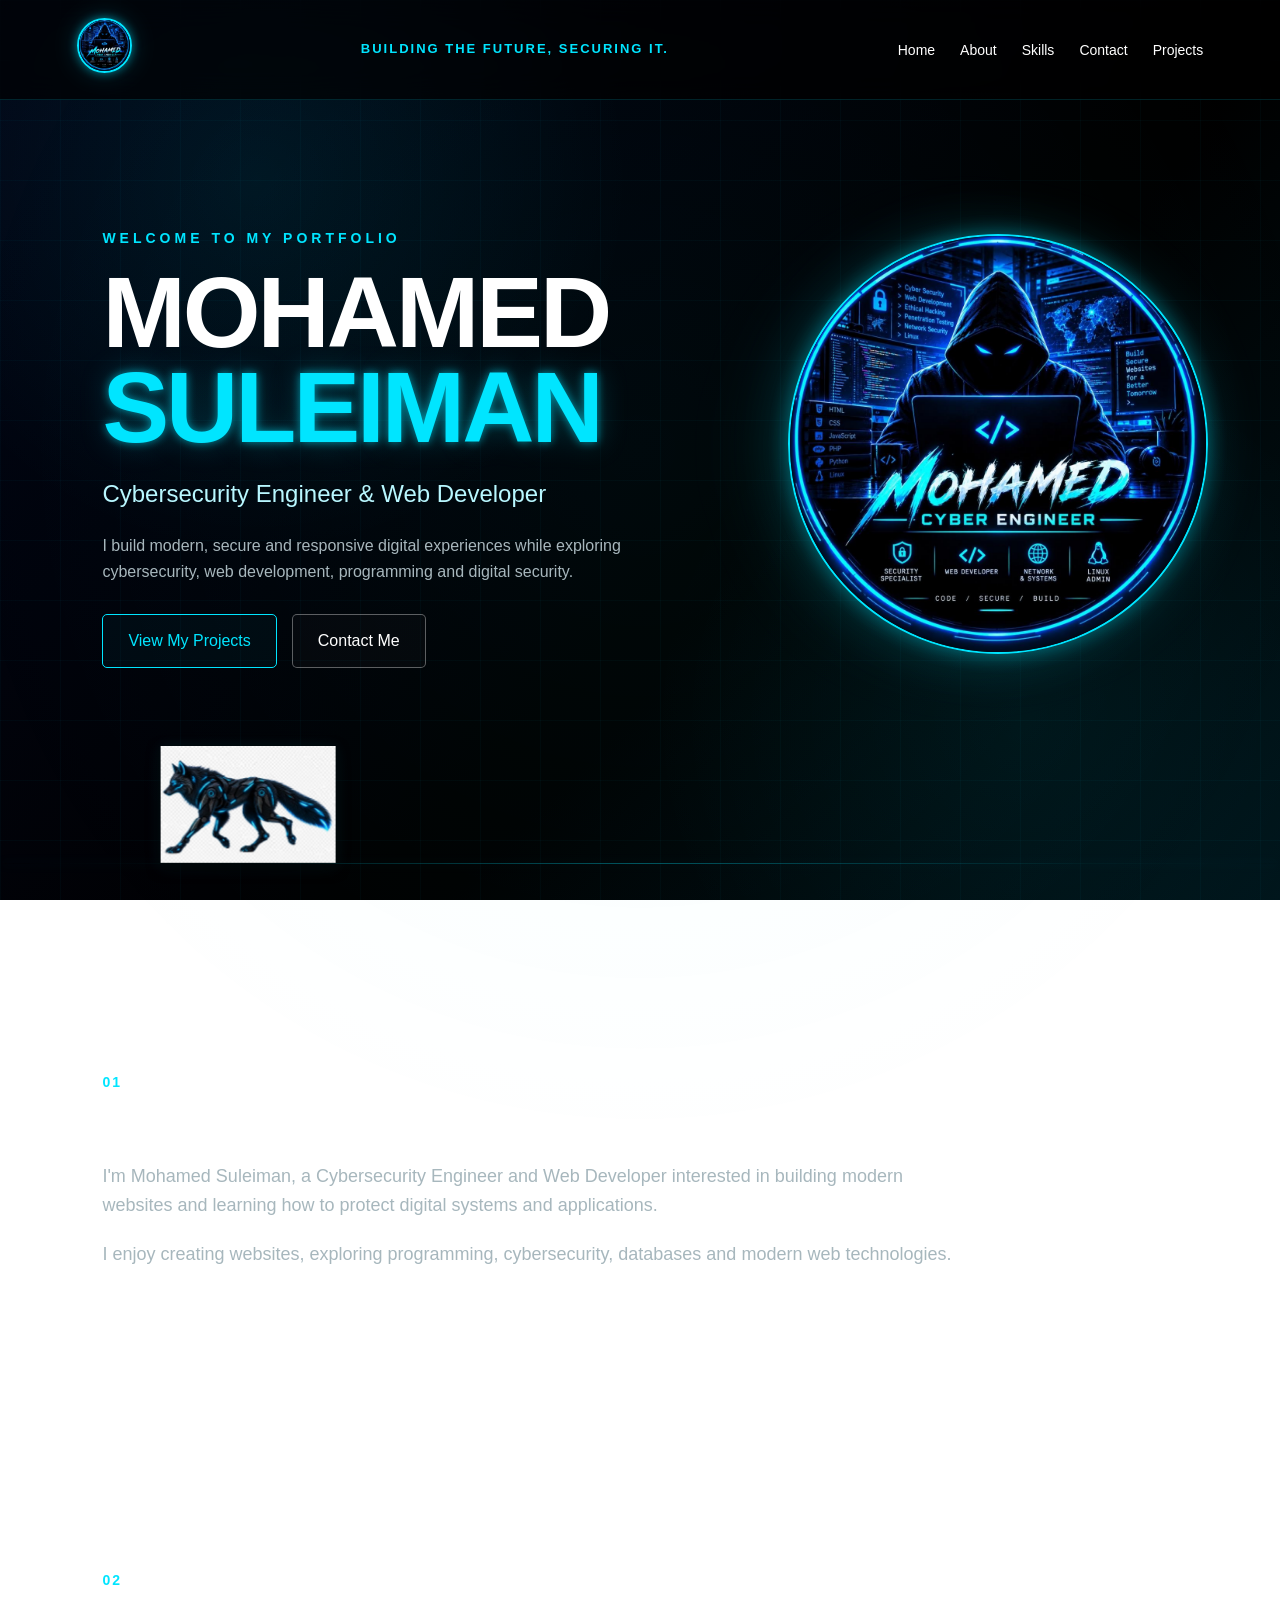
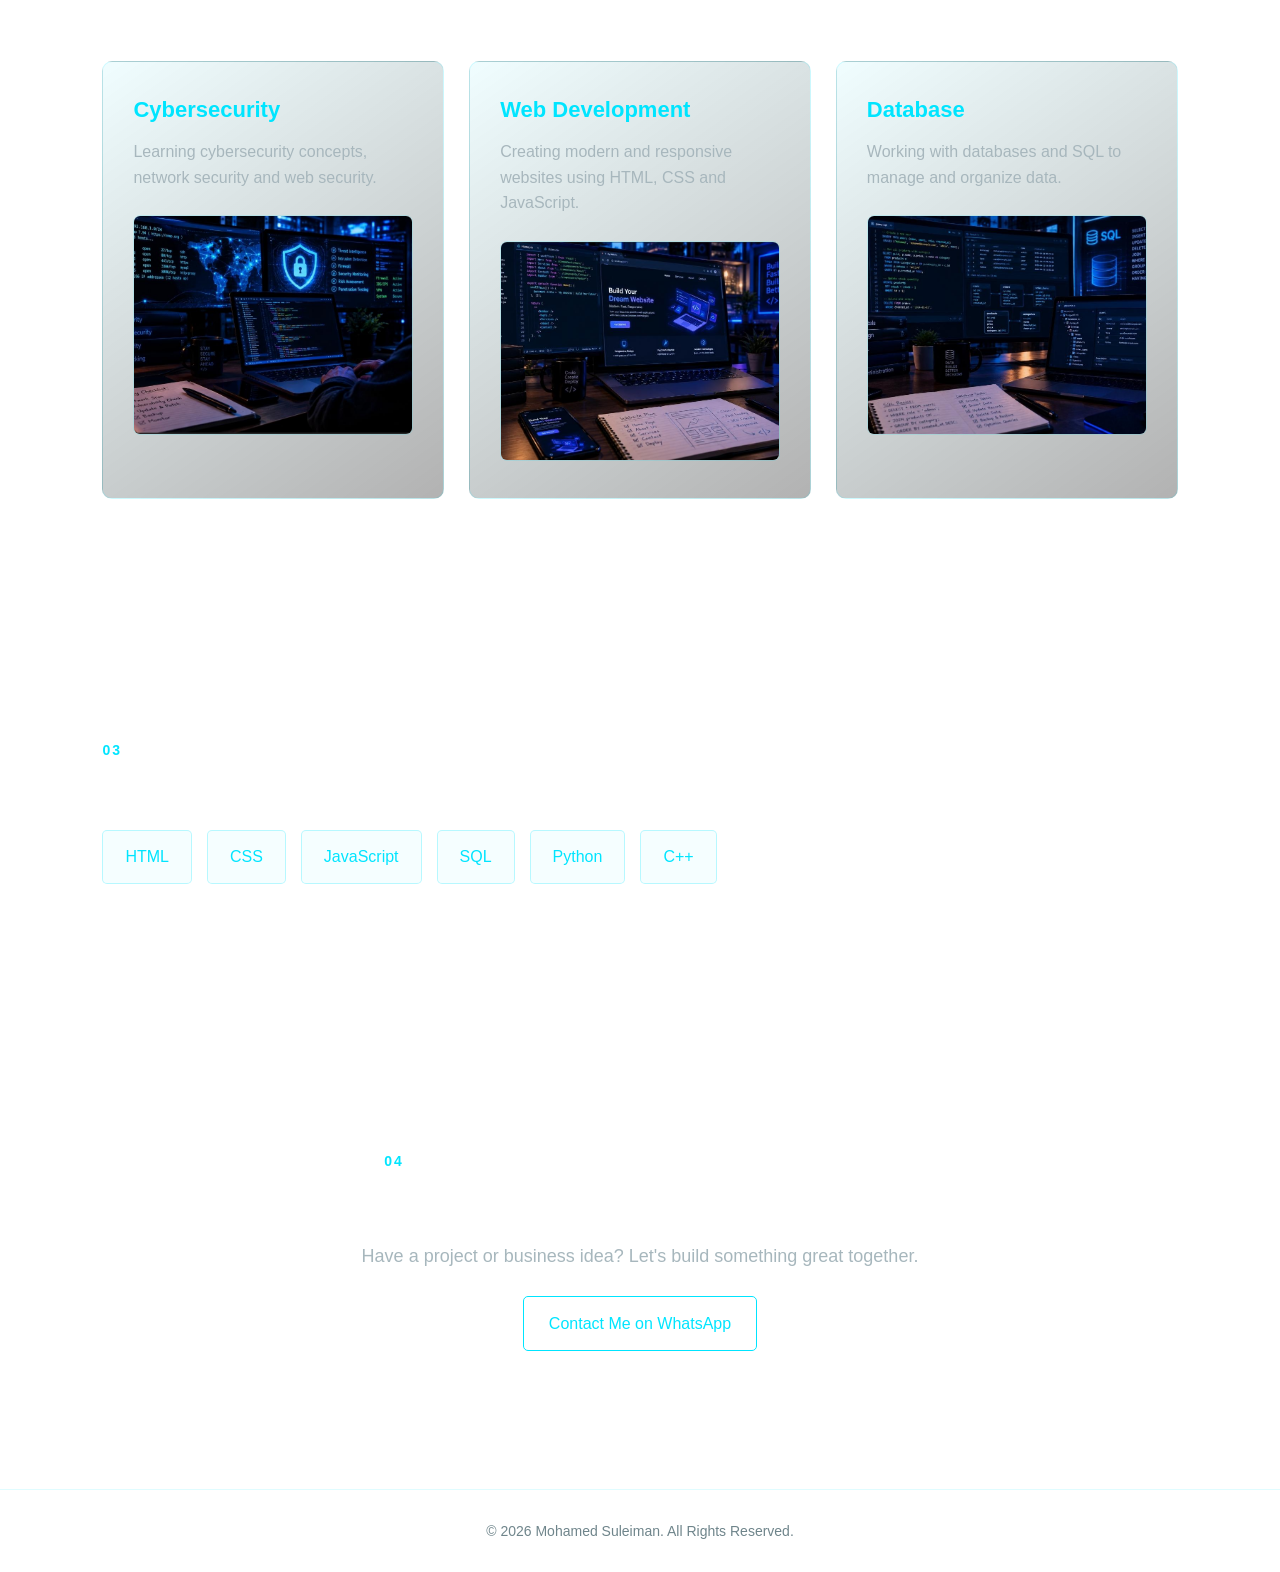
==== commit 7c09e496: "index.html" ====
--- a/index.html
+++ b/index.html
@@ -30,7 +30,9 @@
 <body>
 
 
-    <!-- NAVIGATION -->
+    <!-- =====================================================
+         NAVIGATION
+    ====================================================== -->
 
     <header>
 
@@ -92,12 +94,16 @@
 
 
 
-    <!-- MAIN -->
+    <!-- =====================================================
+         MAIN
+    ====================================================== -->
 
     <main>
 
 
-        <!-- HERO -->
+        <!-- =================================================
+             HERO
+        ================================================== -->
 
         <section
             id="home"
@@ -192,7 +198,9 @@
 
 
 
-            <!-- WOLF SYSTEM -->
+            <!-- =================================================
+                 WOLF WALKING SYSTEM
+            ================================================== -->
 
             <div
                 id="wolfScene"
@@ -226,7 +234,9 @@
 
 
 
-        <!-- ABOUT -->
+        <!-- =================================================
+             ABOUT
+        ================================================== -->
 
         <section
             id="about"
@@ -273,7 +283,9 @@
 
 
 
-        <!-- PROJECTS -->
+        <!-- =================================================
+             PROJECTS
+        ================================================== -->
 
         <section
             id="projects"
@@ -295,6 +307,8 @@
 
             <div class="cards">
 
+
+                <!-- CYBERSECURITY -->
 
                 <article class="card">
 
@@ -328,6 +342,8 @@
 
 
 
+                <!-- WEB DEVELOPMENT -->
+
                 <article class="card">
 
                     <h3>
@@ -361,6 +377,8 @@
 
 
 
+                <!-- DATABASE -->
+
                 <article class="card">
 
                     <h3>
@@ -391,13 +409,16 @@
 
                 </article>
 
+
             </div>
 
         </section>
 
 
 
-        <!-- SKILLS -->
+        <!-- =================================================
+             SKILLS
+        ================================================== -->
 
         <section
             id="skills"
@@ -449,7 +470,9 @@
 
 
 
-        <!-- CONTACT -->
+        <!-- =================================================
+             CONTACT
+        ================================================== -->
 
         <section
             id="contact"
@@ -486,6 +509,7 @@
                 Contact Me on WhatsApp
             </a>
 
+
         </section>
 
 
@@ -493,7 +517,9 @@
 
 
 
-    <!-- FOOTER -->
+    <!-- =====================================================
+         FOOTER
+    ====================================================== -->
 
     <footer>
 
@@ -504,7 +530,9 @@
 
 
 
-    <!-- IMAGE LIGHTBOX -->
+    <!-- =====================================================
+         IMAGE LIGHTBOX
+    ====================================================== -->
 
     <div
         id="imageLightbox"
@@ -529,543 +557,12 @@
 
 
 
-    <!-- JAVASCRIPT -->
-
-    <script>
-
-        document.addEventListener("DOMContentLoaded", function () {
-
-
-            /* =========================
-               WOLF WALKING SYSTEM
-            ========================= */
-
-            const wolfScene =
-                document.getElementById("wolfScene");
-
-            const wolfWalker =
-                document.getElementById("wolfWalker");
-
-            const wolfBody =
-                document.getElementById("wolfBody");
-
-            const wolfSprite =
-                document.getElementById("wolfSprite");
-
-            const wolfShadow =
-                document.getElementById("wolfShadow");
-
-
-            const wolfFrames = [
-
-                "IMAGES/wolf-01.png",
-                "IMAGES/wolf-02.png",
-                "IMAGES/wolf-03.png",
-                "IMAGES/wolf-04.png",
-                "IMAGES/wolf-05.png",
-                "IMAGES/wolf-06.png",
-                "IMAGES/wolf-07.png",
-                "IMAGES/wolf-08.png"
-
-            ];
-
-
-            /* PRELOAD ALL FRAMES */
-
-            const loadedWolfFrames = [];
-
-            wolfFrames.forEach(function (src) {
-
-                const image = new Image();
-
-                image.src = src;
-
-                loadedWolfFrames.push(image);
-
-            });
-
-
-
-            let wolfFrame = 0;
-
-            let wolfDirection = 1;
-
-            let currentX = 0;
-
-            let targetX = 0;
-
-            let lastScrollY =
-                window.scrollY;
-
-            let lastFrameTime = 0;
-
-            let wolfVisible = true;
-
-
-
-            function clamp(
-                value,
-                min,
-                max
-            ) {
-
-                return Math.max(
-                    min,
-                    Math.min(max, value)
-                );
-
-            }
-
-
-
-            function updateWolfPosition() {
-
-                if (!wolfScene) {
-                    return;
-                }
-
-
-                const hero =
-                    document.getElementById("home");
-
-                if (!hero) {
-                    return;
-                }
-
-
-                const heroRect =
-                    hero.getBoundingClientRect();
-
-
-                const heroTop =
-                    heroRect.top + window.scrollY;
-
-
-                const heroHeight =
-                    heroRect.height;
-
-
-                const sceneWidth =
-                    wolfScene.clientWidth;
-
-
-                const walkerWidth =
-                    wolfWalker.offsetWidth;
-
-
-                const maxX =
-                    Math.max(
-                        0,
-                        sceneWidth - walkerWidth
-                    );
-
-
-                const scrollStart =
-                    heroTop;
-
-
-                const scrollEnd =
-                    heroTop +
-                    heroHeight -
-                    window.innerHeight;
-
-
-                let progress;
-
-
-                if (scrollEnd <= scrollStart) {
-
-                    progress = 0;
-
-                } else {
-
-                    progress =
-                        (
-                            window.scrollY -
-                            scrollStart
-                        ) /
-                        (
-                            scrollEnd -
-                            scrollStart
-                        );
-
-                }
-
-
-                progress =
-                    clamp(
-                        progress,
-                        0,
-                        1
-                    );
-
-
-                targetX =
-                    progress * maxX;
-
-            }
-
-
-
-            function changeWolfDirection(
-                direction
-            ) {
-
-                if (
-                    direction !== 1 &&
-                    direction !== -1
-                ) {
-                    return;
-                }
-
-
-                if (
-                    wolfDirection === direction
-                ) {
-                    return;
-                }
-
-
-                wolfDirection =
-                    direction;
-
-
-                if (wolfDirection === 1) {
-
-                    wolfSprite.style.transform =
-                        "scaleX(1)";
-
-                } else {
-
-                    wolfSprite.style.transform =
-                        "scaleX(-1)";
-
-                }
-
-            }
-
-
-
-            function handleWolfScroll() {
-
-                const scrollY =
-                    window.scrollY;
-
-
-                const difference =
-                    scrollY - lastScrollY;
-
-
-                if (
-                    Math.abs(difference) > 0.5
-                ) {
-
-                    if (difference > 0) {
-
-                        changeWolfDirection(1);
-
-                    } else {
-
-                        changeWolfDirection(-1);
-
-                    }
-
-                }
-
-
-                lastScrollY =
-                    scrollY;
-
-
-                updateWolfPosition();
-
-            }
-
-
-
-            function animateWolf(
-                timestamp
-            ) {
-
-                if (!lastFrameTime) {
-
-                    lastFrameTime =
-                        timestamp;
-
-                }
-
-
-                const frameDelay = 105;
-
-
-                if (
-                    wolfVisible &&
-                    timestamp - lastFrameTime >= frameDelay
-                ) {
-
-                    if (
-                        wolfDirection === 1
-                    ) {
-
-                        wolfFrame++;
-
-                        if (
-                            wolfFrame >=
-                            wolfFrames.length
-                        ) {
-
-                            wolfFrame = 0;
-
-                        }
-
-                    } else {
-
-                        wolfFrame--;
-
-                        if (
-                            wolfFrame < 0
-                        ) {
-
-                            wolfFrame =
-                                wolfFrames.length - 1;
-
-                        }
-
-                    }
-
-
-                    wolfSprite.src =
-                        wolfFrames[wolfFrame];
-
-
-                    lastFrameTime =
-                        timestamp;
-
-                }
-
-
-                currentX +=
-                    (
-                        targetX -
-                        currentX
-                    ) * 0.13;
-
-
-                wolfWalker.style.transform =
-                    "translate3d(" +
-                    currentX +
-                    "px, 0, 0)";
-
-
-                requestAnimationFrame(
-                    animateWolf
-                );
-
-            }
-
-
-
-            /* KEEP WOLF ANIMATION ACTIVE ONLY WHEN HERO IS VISIBLE */
-
-            const wolfObserver =
-                new IntersectionObserver(
-                    function (entries) {
-
-                        entries.forEach(
-                            function (entry) {
-
-                                wolfVisible =
-                                    entry.isIntersecting;
-
-                            }
-                        );
-
-                    },
-                    {
-                        threshold: 0
-                    }
-                );
-
-
-            wolfObserver.observe(
-                document.getElementById("home")
-            );
-
-
-
-            window.addEventListener(
-                "scroll",
-                handleWolfScroll,
-                {
-                    passive: true
-                }
-            );
-
-
-            window.addEventListener(
-                "resize",
-                function () {
-
-                    updateWolfPosition();
-
-                }
-            );
-
-
-
-            updateWolfPosition();
-
-            requestAnimationFrame(
-                animateWolf
-            );
-
-
-
-            /* =========================
-               LIGHTBOX
-            ========================= */
-
-            const lightbox =
-                document.getElementById(
-                    "imageLightbox"
-                );
-
-            const lightboxImage =
-                document.getElementById(
-                    "lightboxImage"
-                );
-
-            const closeLightbox =
-                document.getElementById(
-                    "closeLightbox"
-                );
-
-
-            const imageLinks =
-                document.querySelectorAll(
-                    ".hero-image-link, .card-image-link"
-                );
-
-
-            imageLinks.forEach(
-                function (link) {
-
-                    link.addEventListener(
-                        "click",
-                        function (event) {
-
-                            event.preventDefault();
-
-
-                            const image =
-                                link.querySelector(
-                                    "img"
-                                );
-
-
-                            if (!image) {
-                                return;
-                            }
-
-
-                            lightboxImage.src =
-                                link.href;
-
-
-                            lightboxImage.alt =
-                                image.alt;
-
-
-                            if (
-                                link.classList.contains(
-                                    "card-image-link"
-                                )
-                            ) {
-
-                                lightboxImage.classList.add(
-                                    "project-lightbox"
-                                );
-
-                            } else {
-
-                                lightboxImage.classList.remove(
-                                    "project-lightbox"
-                                );
-
-                            }
-
-
-                            lightbox.classList.add(
-                                "active"
-                            );
-
-
-                            document.body.style.overflow =
-                                "hidden";
-
-                        }
-                    );
-
-                }
-            );
-
-
-
-            function closeImageLightbox() {
-
-                lightbox.classList.remove(
-                    "active"
-                );
-
-
-                document.body.style.overflow =
-                    "";
-
-            }
-
-
-
-            closeLightbox.addEventListener(
-                "click",
-                closeImageLightbox
-            );
-
-
-            lightbox.addEventListener(
-                "click",
-                function (event) {
-
-                    if (
-                        event.target === lightbox
-                    ) {
-
-                        closeImageLightbox();
-
-                    }
-
-                }
-            );
-
-
-            document.addEventListener(
-                "keydown",
-                function (event) {
-
-                    if (
-                        event.key === "Escape"
-                    ) {
-
-                        closeImageLightbox();
-
-                    }
-
-                }
-            );
-
-
-        });
-
-    </script>
+    <!-- =====================================================
+         JAVASCRIPT
+    ====================================================== -->
+
+    <script src="script.js"></script>
+
 
 </body>
 
--- a/style.css
+++ b/style.css
@@ -304,7 +304,7 @@
     justify-content: center;
 
     padding:
-        120px 8% 100px;
+        120px 8% 125px;
 
     position: relative;
 
@@ -591,7 +591,7 @@
 
 
 /* =========================
-   WOLF SCENE
+   WOLF SYSTEM
 ========================= */
 
 #wolfScene {
@@ -600,32 +600,57 @@
 
     left: 0;
     right: 0;
-
     bottom: 0;
 
     width: 100%;
 
-    height: 150px;
+    height: 190px;
 
     pointer-events: none;
 
-    z-index: 4;
+    z-index: 5;
 
     overflow: hidden;
 }
 
 
+#wolfGround {
+
+    position: absolute;
+
+    left: 0;
+    right: 0;
+
+    bottom: 36px;
+
+    height: 1px;
+
+    background:
+        linear-gradient(
+            90deg,
+            transparent 0%,
+            rgba(0, 229, 255, 0.04) 15%,
+            rgba(0, 229, 255, 0.35) 50%,
+            rgba(0, 229, 255, 0.04) 85%,
+            transparent 100%
+        );
+
+    box-shadow:
+        0 0 12px rgba(0, 229, 255, 0.18);
+}
+
+
 #wolfWalker {
 
     position: absolute;
 
     left: 0;
 
-    bottom: 5px;
-
-    width: 150px;
-
-    height: 120px;
+    bottom: 37px;
+
+    width: 175px;
+
+    height: 135px;
 
     display: flex;
 
@@ -642,9 +667,35 @@
 }
 
 
+#wolfBody {
+
+    position: relative;
+
+    width: 100%;
+    height: 100%;
+
+    display: flex;
+
+    align-items: flex-end;
+
+    justify-content: center;
+
+    transform-origin:
+        center bottom;
+
+    animation:
+        wolfBodyWalk
+        0.42s
+        ease-in-out
+        infinite;
+}
+
+
 #wolfSprite {
 
-    width: 150px;
+    position: relative;
+
+    width: 175px;
 
     height: auto;
 
@@ -656,12 +707,91 @@
 
     image-rendering: auto;
 
-    will-change: contents;
+    transform-origin:
+        center bottom;
 
     filter:
         drop-shadow(
-            0 5px 8px rgba(0, 0, 0, 0.55)
+            0 5px 7px rgba(0, 0, 0, 0.7)
+        )
+        drop-shadow(
+            0 0 7px rgba(0, 229, 255, 0.08)
         );
+
+    will-change: transform;
+}
+
+
+#wolfShadow {
+
+    position: absolute;
+
+    left: 50%;
+
+    bottom: 0;
+
+    width: 105px;
+
+    height: 12px;
+
+    transform:
+        translateX(-50%);
+
+    background:
+        rgba(0, 0, 0, 0.65);
+
+    border-radius: 50%;
+
+    filter:
+        blur(5px);
+
+    z-index: -1;
+
+    animation:
+        wolfShadowWalk
+        0.42s
+        ease-in-out
+        infinite;
+}
+
+
+@keyframes wolfBodyWalk {
+
+    0%,
+    100% {
+
+        transform:
+            translateY(0)
+            rotate(0deg);
+    }
+
+    50% {
+
+        transform:
+            translateY(-3px)
+            rotate(-0.5deg);
+    }
+
+}
+
+
+@keyframes wolfShadowWalk {
+
+    0%,
+    100% {
+
+        width: 105px;
+
+        opacity: 0.65;
+    }
+
+    50% {
+
+        width: 92px;
+
+        opacity: 0.48;
+    }
+
 }
 
 
@@ -1100,8 +1230,6 @@
 @media (max-width: 800px) {
 
 
-    /* NAVIGATION */
-
     header {
 
         padding:
@@ -1143,8 +1271,6 @@
 
 
 
-    /* HERO */
-
     .hero {
 
         padding:
@@ -1216,34 +1342,53 @@
     }
 
 
-    /* WOLF */
+
+    /* MOBILE WOLF */
 
     #wolfScene {
 
-        height: 110px;
-
-        bottom: 0;
+        height: 125px;
+    }
+
+
+    #wolfGround {
+
+        bottom: 26px;
     }
 
 
     #wolfWalker {
 
-        width: 100px;
-
-        height: 85px;
-
-        bottom: 5px;
+        width: 115px;
+
+        height: 92px;
+
+        bottom: 27px;
+    }
+
+
+    #wolfBody {
+
+        width: 100%;
+
+        height: 100%;
     }
 
 
     #wolfSprite {
 
-        width: 100px;
-    }
-
-
-
-    /* SECTIONS */
+        width: 115px;
+    }
+
+
+    #wolfShadow {
+
+        width: 68px;
+
+        height: 8px;
+    }
+
+
 
     .section {
 
@@ -1259,8 +1404,6 @@
 
 
 
-    /* CARDS */
-
     .cards {
 
         grid-template-columns:
@@ -1275,8 +1418,6 @@
 
 
 
-    /* LIGHTBOX */
-
     .image-lightbox {
 
         padding: 20px;
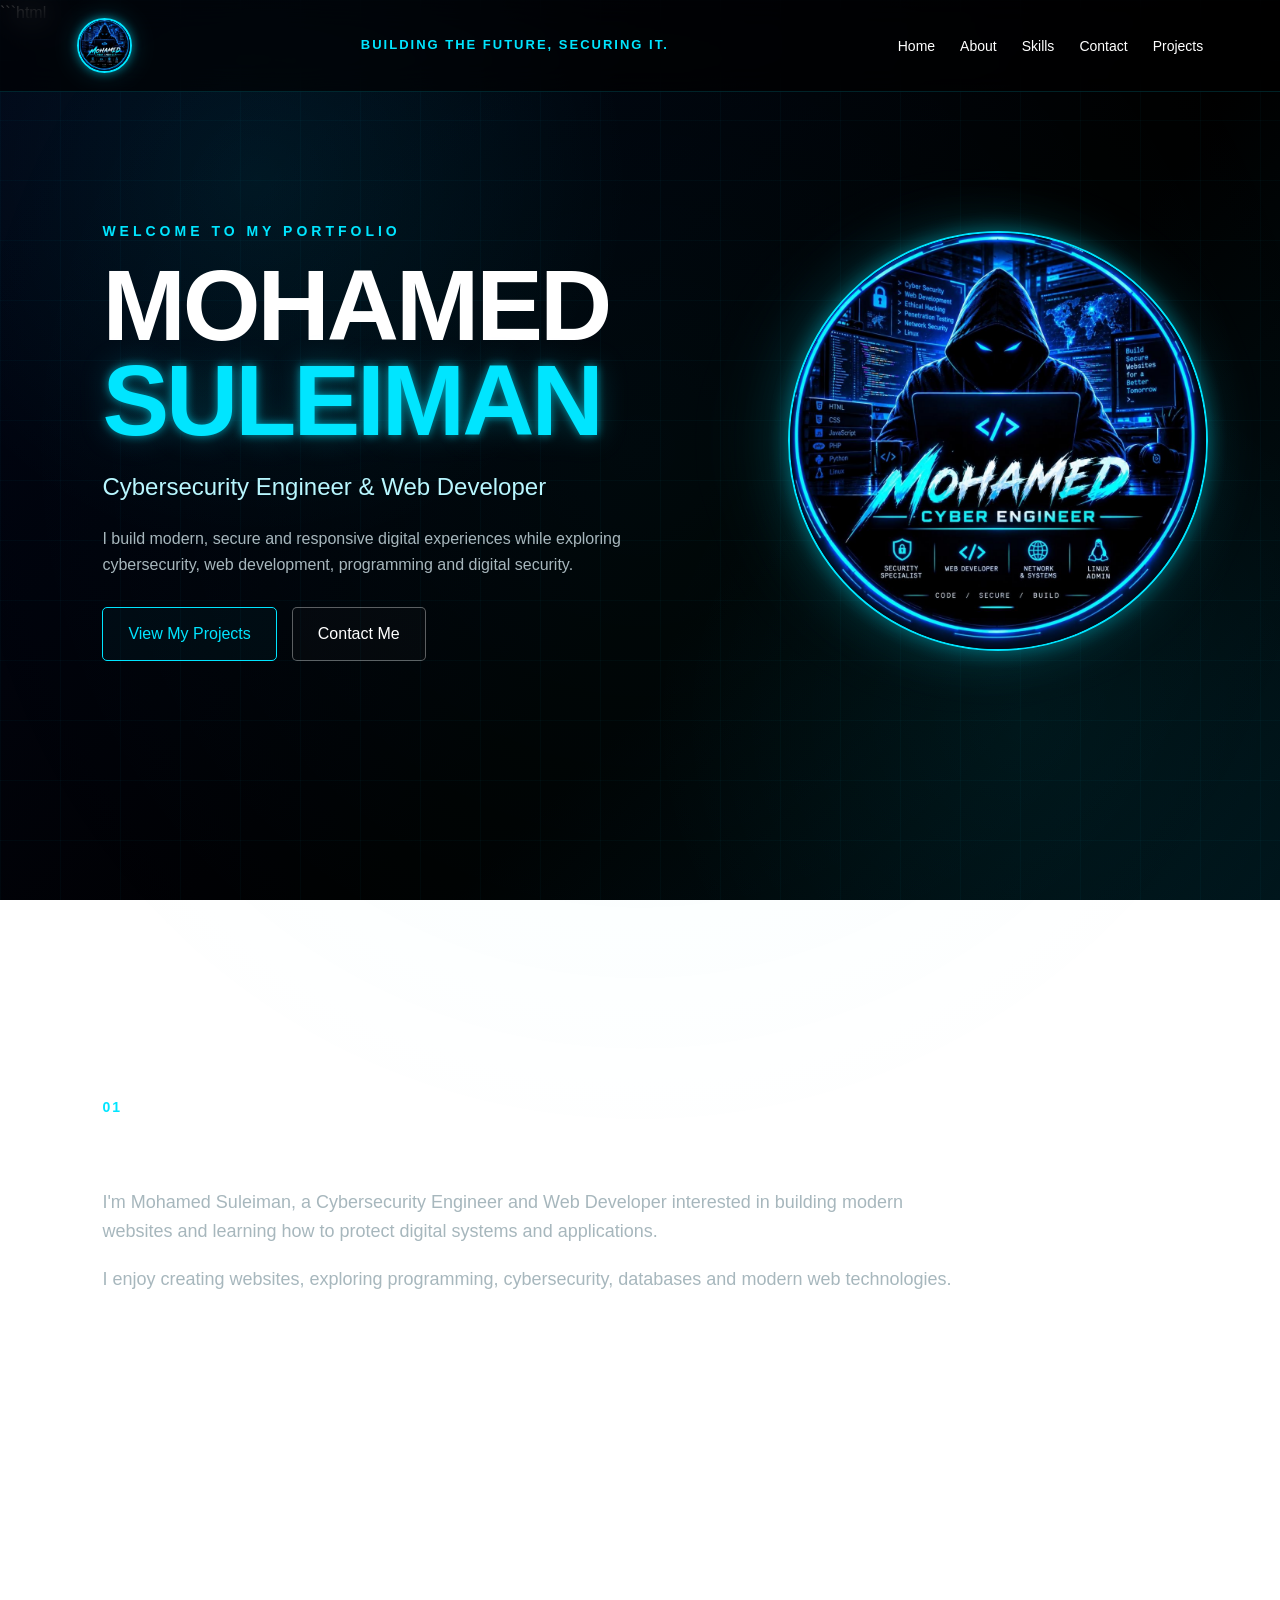
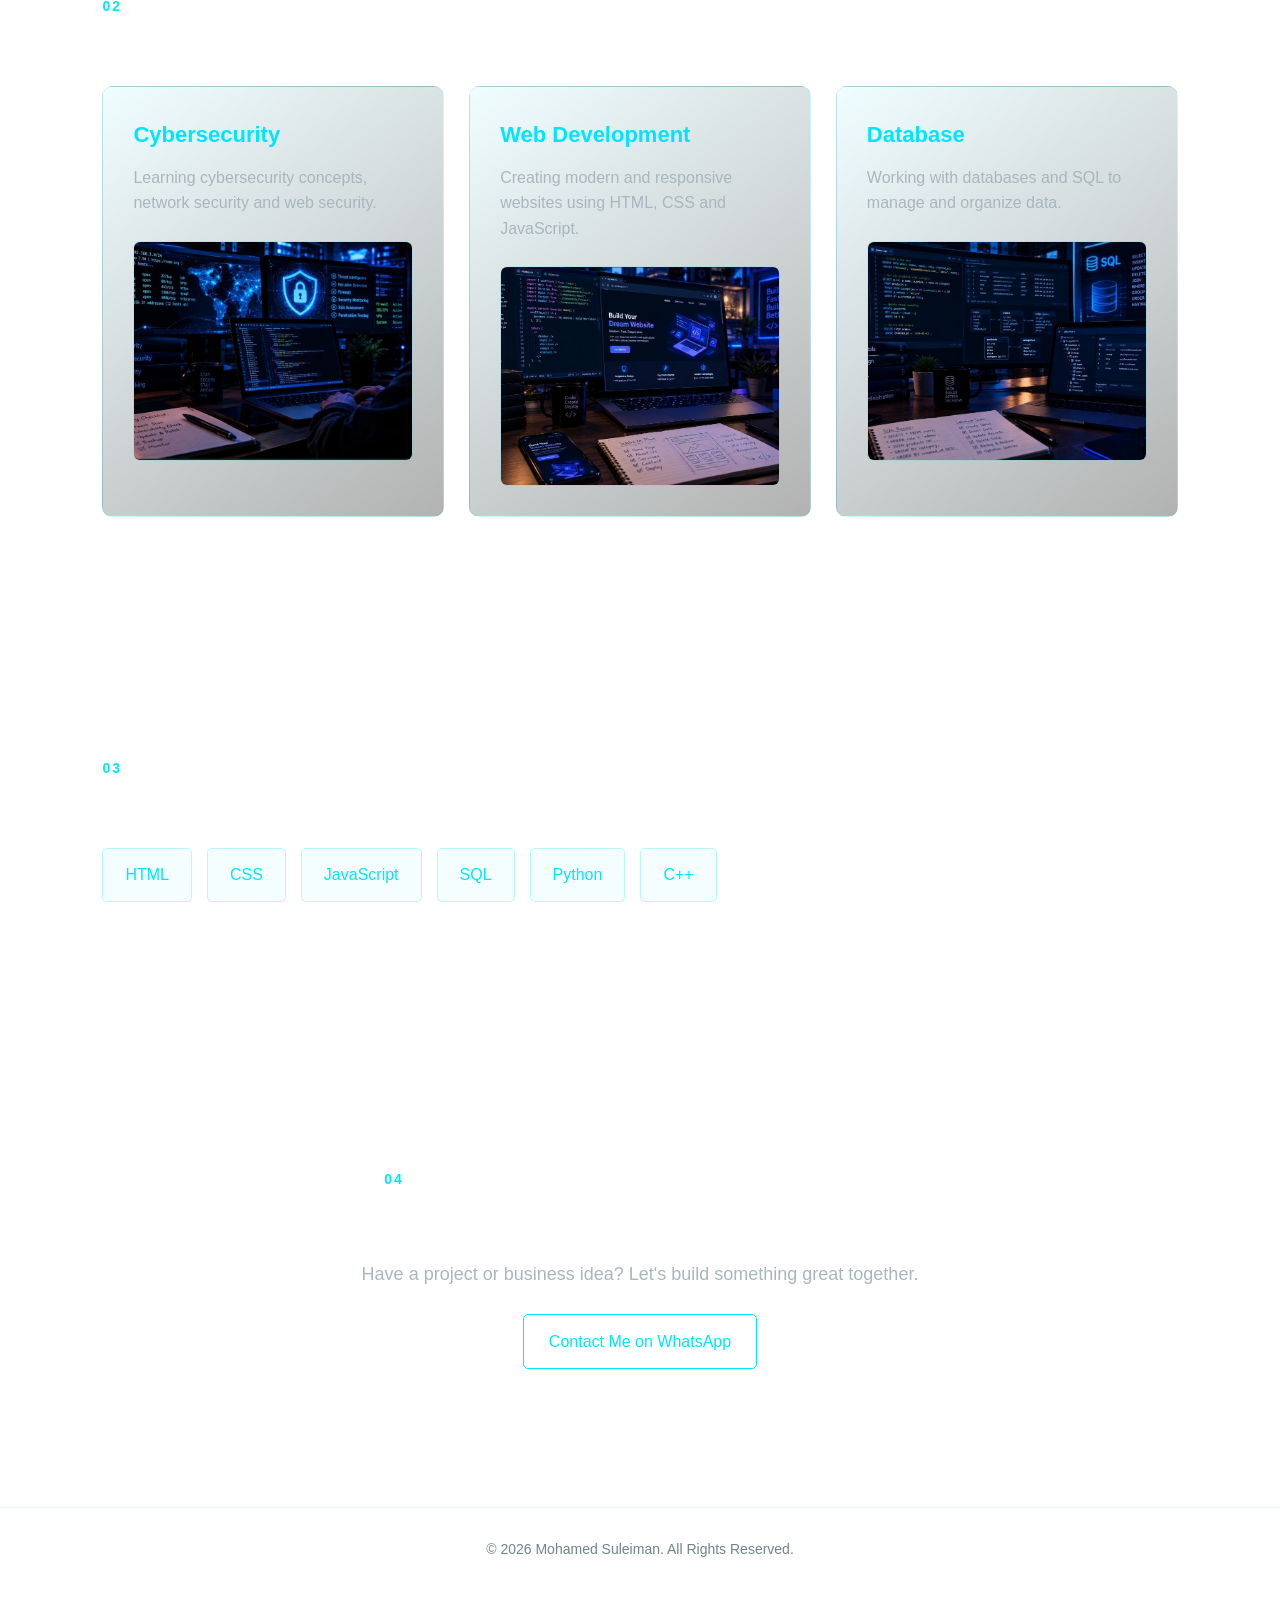
==== commit 7dc5e9c1: "index.html" ====
--- a/index.html
+++ b/index.html
@@ -1,3 +1,4 @@
+```html
 <!DOCTYPE html>
 <html lang="en">
 
@@ -195,40 +196,6 @@
                 </div>
 
             </div>
-
-
-
-            <!-- =================================================
-                 WOLF WALKING SYSTEM
-            ================================================== -->
-
-            <div
-                id="wolfScene"
-                aria-hidden="true"
-            >
-
-                <div id="wolfGround"></div>
-
-
-                <div id="wolfWalker">
-
-                    <span id="wolfShadow"></span>
-
-
-                    <div id="wolfBody">
-
-                        <img
-                            id="wolfSprite"
-                            src="IMAGES/wolf-01.png"
-                            alt=""
-                        >
-
-                    </div>
-
-                </div>
-
-            </div>
-
 
         </section>
 
@@ -567,3 +534,4 @@
 </body>
 
 </html>
+```
--- a/style.css
+++ b/style.css
@@ -13,7 +13,6 @@
 }
 
 body {
-
     font-family: Arial, sans-serif;
 
     background:
@@ -51,7 +50,6 @@
 ========================= */
 
 body::before {
-
     content: "";
 
     position: fixed;
@@ -85,7 +83,6 @@
 
 
 body::after {
-
     content: "";
 
     position: fixed;
@@ -143,7 +140,6 @@
 ========================= */
 
 header {
-
     position: fixed;
 
     top: 0;
@@ -167,7 +163,6 @@
 
 
 nav {
-
     display: flex;
 
     align-items: center;
@@ -179,7 +174,6 @@
 
 
 .logo {
-
     width: 55px;
     height: 55px;
 
@@ -200,7 +194,6 @@
 
 
 .logo:hover {
-
     transform:
         scale(1.08);
 
@@ -211,7 +204,6 @@
 
 
 .nav-slogan {
-
     flex: 1;
 
     text-align: center;
@@ -227,7 +219,6 @@
 
 
 nav ul {
-
     list-style: none;
 
     display: flex;
@@ -241,7 +232,6 @@
 
 
 nav ul li a {
-
     color: #ffffff;
 
     text-decoration: none;
@@ -256,7 +246,6 @@
 
 
 nav ul li a::after {
-
     content: "";
 
     position: absolute;
@@ -275,7 +264,6 @@
 
 
 nav ul li a:hover {
-
     color: #00e5ff;
 
     text-shadow:
@@ -284,7 +272,6 @@
 
 
 nav ul li a:hover::after {
-
     width: 100%;
 }
 
@@ -294,7 +281,6 @@
 ========================= */
 
 .hero {
-
     min-height: 100vh;
 
     display: flex;
@@ -304,28 +290,28 @@
     justify-content: center;
 
     padding:
-        120px 8% 125px;
+        120px 8% 190px;
 
     position: relative;
 
     overflow: hidden;
+
+    isolation: isolate;
 }
 
 
 .hero-content {
-
     width: 100%;
 
     max-width: 1400px;
 
     position: relative;
 
-    z-index: 2;
+    z-index: 10;
 }
 
 
 .hero-main {
-
     display: flex;
 
     align-items: center;
@@ -337,7 +323,6 @@
 
 
 .hero-text {
-
     flex: 1;
 
     max-width: 700px;
@@ -345,7 +330,6 @@
 
 
 .small-title {
-
     color: #00e5ff;
 
     font-size: 14px;
@@ -359,7 +343,6 @@
 
 
 .hero h1 {
-
     font-size:
         clamp(55px, 8vw, 100px);
 
@@ -374,7 +357,6 @@
 
 
 .hero h1 span {
-
     color: #00e5ff;
 
     text-shadow:
@@ -384,7 +366,6 @@
 
 
 .hero h2 {
-
     font-size: 24px;
 
     color: #b8f7ff;
@@ -396,7 +377,6 @@
 
 
 .hero-description {
-
     color: #a7b7bd;
 
     max-width: 650px;
@@ -412,7 +392,6 @@
 ========================= */
 
 .hero-buttons {
-
     display: flex;
 
     gap: 15px;
@@ -422,7 +401,6 @@
 
 
 .btn {
-
     display: inline-block;
 
     padding:
@@ -446,7 +424,6 @@
 
 
 .btn:hover {
-
     background: #00e5ff;
 
     color: #000000;
@@ -461,7 +438,6 @@
 
 
 .btn.secondary {
-
     border-color:
         rgba(255, 255, 255, 0.35);
 
@@ -473,7 +449,6 @@
 
 
 .btn.secondary:hover {
-
     background: #ffffff;
 
     color: #000000;
@@ -487,7 +462,6 @@
 ========================= */
 
 .hero-logo {
-
     width: 420px;
     height: 420px;
 
@@ -504,7 +478,6 @@
 
 
 .logo-glow {
-
     position: absolute;
 
     width: 100%;
@@ -546,7 +519,6 @@
 
 
 .hero-image-link {
-
     position: relative;
 
     z-index: 2;
@@ -559,7 +531,6 @@
 
 
 .hero-logo-image {
-
     width: 420px;
     height: 420px;
 
@@ -580,7 +551,6 @@
 
 
 .hero-logo-image:hover {
-
     transform:
         scale(1.03);
 
@@ -595,7 +565,6 @@
 ========================= */
 
 #wolfScene {
-
     position: absolute;
 
     left: 0;
@@ -603,27 +572,29 @@
     bottom: 0;
 
     width: 100%;
-
-    height: 190px;
+    height: 215px;
 
     pointer-events: none;
 
-    z-index: 5;
+    /*
+       الذئب خلف محتوى الـHero
+       ولكن فوق خلفية الـHero
+    */
+    z-index: 6;
 
     overflow: hidden;
 }
 
 
 #wolfGround {
-
     position: absolute;
 
     left: 0;
     right: 0;
 
-    bottom: 36px;
-
-    height: 1px;
+    bottom: 38px;
+
+    height: 2px;
 
     background:
         linear-gradient(
@@ -637,42 +608,44 @@
 
     box-shadow:
         0 0 12px rgba(0, 229, 255, 0.18);
+
+    pointer-events: none;
 }
 
 
 #wolfWalker {
-
     position: absolute;
 
     left: 0;
 
-    bottom: 37px;
-
-    width: 175px;
-
-    height: 135px;
-
-    display: flex;
-
-    align-items: flex-end;
-
-    justify-content: center;
+    bottom: 39px;
+
+    width: 210px;
+    height: 165px;
 
     pointer-events: none;
 
-    will-change: transform;
-
+    /*
+       JavaScript هو المسؤول عن
+       تحريك الذئب أفقيًا
+    */
     transform:
         translate3d(0, 0, 0);
+
+    will-change: transform;
+
+    z-index: 2;
 }
 
 
 #wolfBody {
-
-    position: relative;
-
-    width: 100%;
-    height: 100%;
+    position: absolute;
+
+    left: 0;
+    bottom: 0;
+
+    width: 210px;
+    height: 165px;
 
     display: flex;
 
@@ -683,113 +656,122 @@
     transform-origin:
         center bottom;
 
+    /*
+       حركة بسيطة للجسم
+       أثناء المشي
+    */
     animation:
-        wolfBodyWalk
-        0.42s
+        wolfBodyBob
+        0.45s
         ease-in-out
         infinite;
 }
 
 
 #wolfSprite {
-
-    position: relative;
-
-    width: 175px;
+    display: block;
+
+    width: 210px;
 
     height: auto;
 
-    display: block;
+    max-width: none;
 
     user-select: none;
 
     pointer-events: none;
 
-    image-rendering: auto;
+    /*
+       JavaScript يتحكم في
+       اتجاه الذئب
+    */
+    transform:
+        scaleX(1);
 
     transform-origin:
-        center bottom;
+        center center;
 
     filter:
         drop-shadow(
-            0 5px 7px rgba(0, 0, 0, 0.7)
+            0 6px 9px rgba(0, 0, 0, 0.75)
         )
         drop-shadow(
-            0 0 7px rgba(0, 229, 255, 0.08)
+            0 0 8px rgba(0, 229, 255, 0.10)
         );
 
-    will-change: transform;
+    will-change:
+        transform;
 }
 
 
 #wolfShadow {
-
     position: absolute;
 
     left: 50%;
 
-    bottom: 0;
-
-    width: 105px;
-
-    height: 12px;
+    bottom: -4px;
+
+    width: 125px;
+    height: 18px;
 
     transform:
         translateX(-50%);
 
     background:
-        rgba(0, 0, 0, 0.65);
+        rgba(0, 0, 0, 0.55);
 
     border-radius: 50%;
 
     filter:
-        blur(5px);
-
-    z-index: -1;
+        blur(6px);
+
+    pointer-events: none;
 
     animation:
-        wolfShadowWalk
-        0.42s
+        wolfShadowBob
+        0.45s
         ease-in-out
         infinite;
 }
 
 
-@keyframes wolfBodyWalk {
+@keyframes wolfBodyBob {
 
     0%,
     100% {
 
         transform:
-            translateY(0)
-            rotate(0deg);
+            translateY(0);
     }
 
     50% {
 
         transform:
-            translateY(-3px)
-            rotate(-0.5deg);
-    }
-
-}
-
-
-@keyframes wolfShadowWalk {
+            translateY(-4px);
+    }
+
+}
+
+
+@keyframes wolfShadowBob {
 
     0%,
     100% {
 
-        width: 105px;
-
-        opacity: 0.65;
+        transform:
+            translateX(-50%)
+            scaleX(1);
+
+        opacity: 0.55;
     }
 
     50% {
 
-        width: 92px;
-
-        opacity: 0.48;
+        transform:
+            translateX(-50%)
+            scaleX(0.86);
+
+        opacity: 0.40;
     }
 
 }
@@ -1229,7 +1211,6 @@
 
 @media (max-width: 800px) {
 
-
     header {
 
         padding:
@@ -1270,11 +1251,10 @@
     }
 
 
-
     .hero {
 
         padding:
-            120px 6% 150px;
+            120px 6% 155px;
 
         min-height: 100vh;
     }
@@ -1342,52 +1322,56 @@
     }
 
 
-
-    /* MOBILE WOLF */
+    /* =========================
+       MOBILE WOLF
+    ========================= */
 
     #wolfScene {
 
-        height: 125px;
+        height: 145px;
+
+        z-index: 6;
+
+        overflow: hidden;
     }
 
 
     #wolfGround {
 
-        bottom: 26px;
+        bottom: 27px;
     }
 
 
     #wolfWalker {
 
-        width: 115px;
-
-        height: 92px;
-
-        bottom: 27px;
+        width: 145px;
+
+        height: 110px;
+
+        bottom: 28px;
     }
 
 
     #wolfBody {
 
-        width: 100%;
-
-        height: 100%;
+        width: 145px;
+
+        height: 110px;
     }
 
 
     #wolfSprite {
 
-        width: 115px;
+        width: 145px;
     }
 
 
     #wolfShadow {
 
-        width: 68px;
-
-        height: 8px;
-    }
-
+        width: 82px;
+
+        height: 9px;
+    }
 
 
     .section {
@@ -1403,7 +1387,6 @@
     }
 
 
-
     .cards {
 
         grid-template-columns:
@@ -1417,7 +1400,6 @@
     }
 
 
-
     .image-lightbox {
 
         padding: 20px;
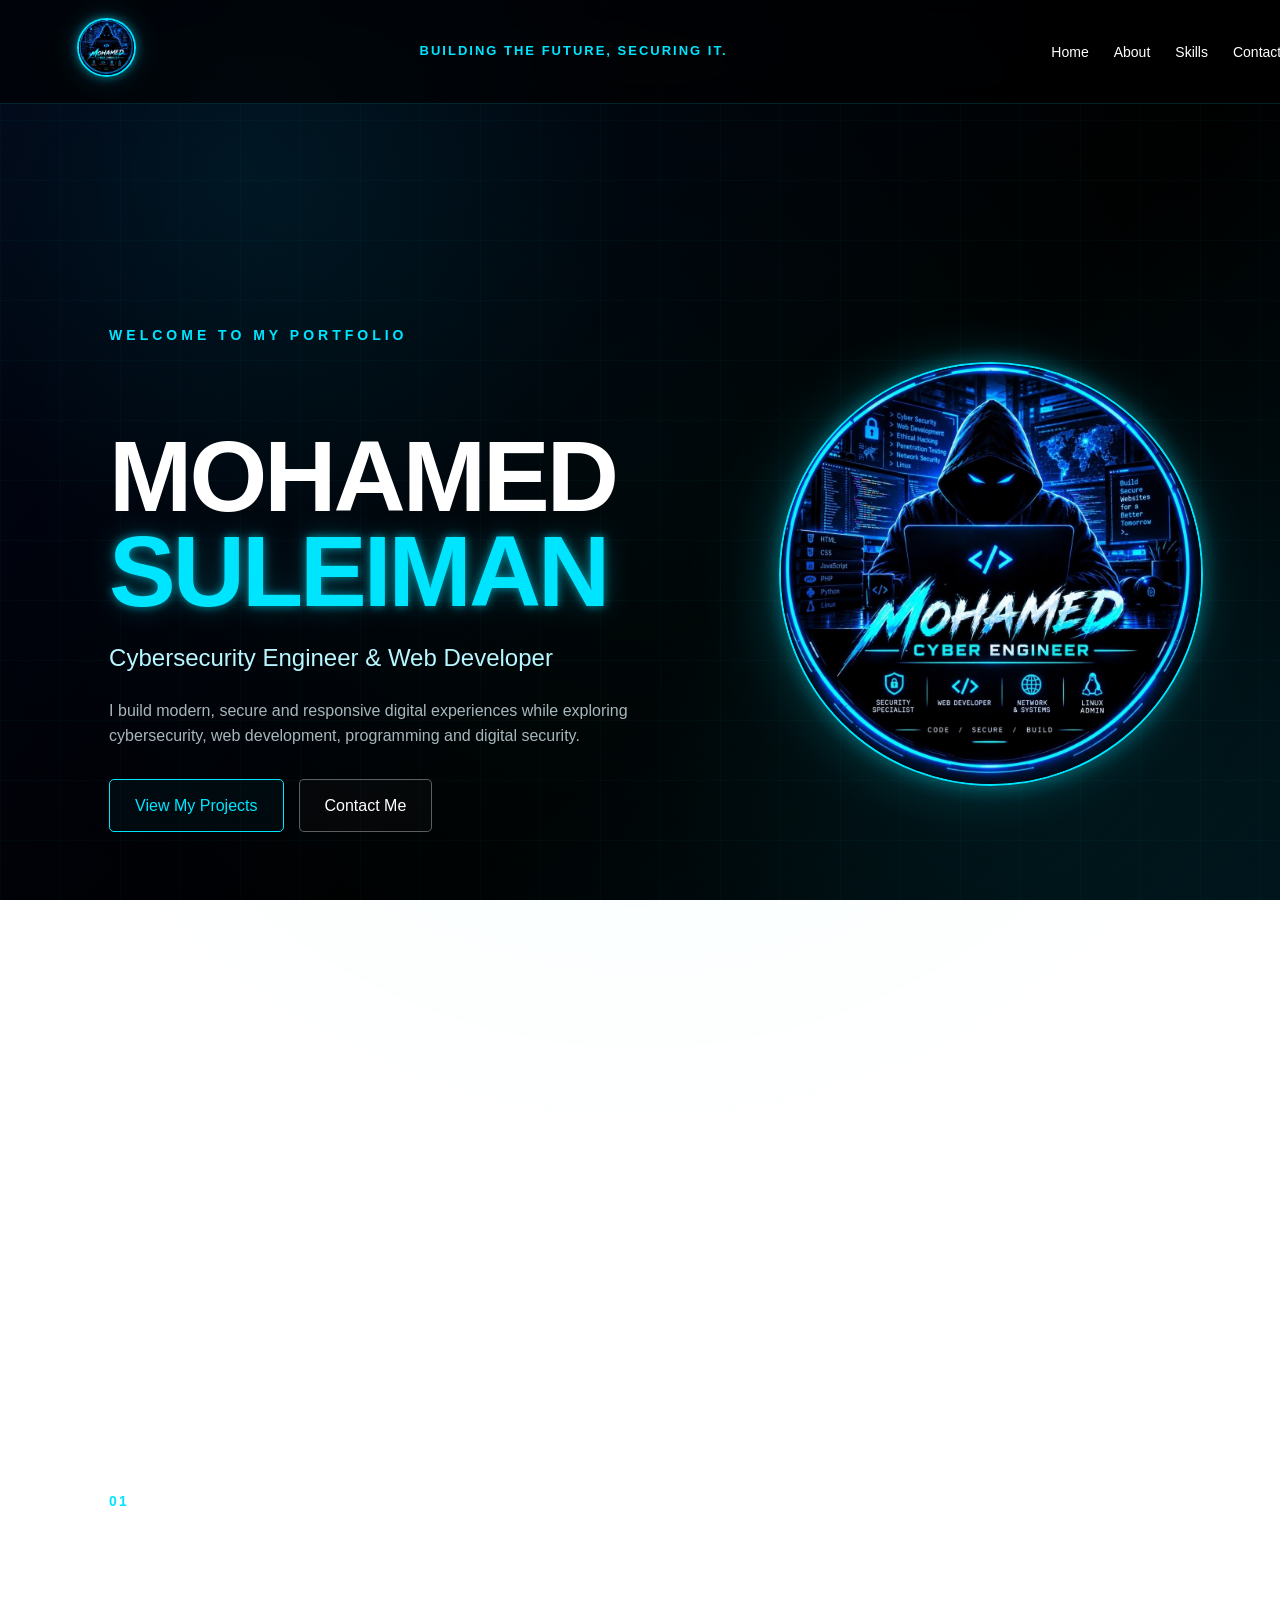
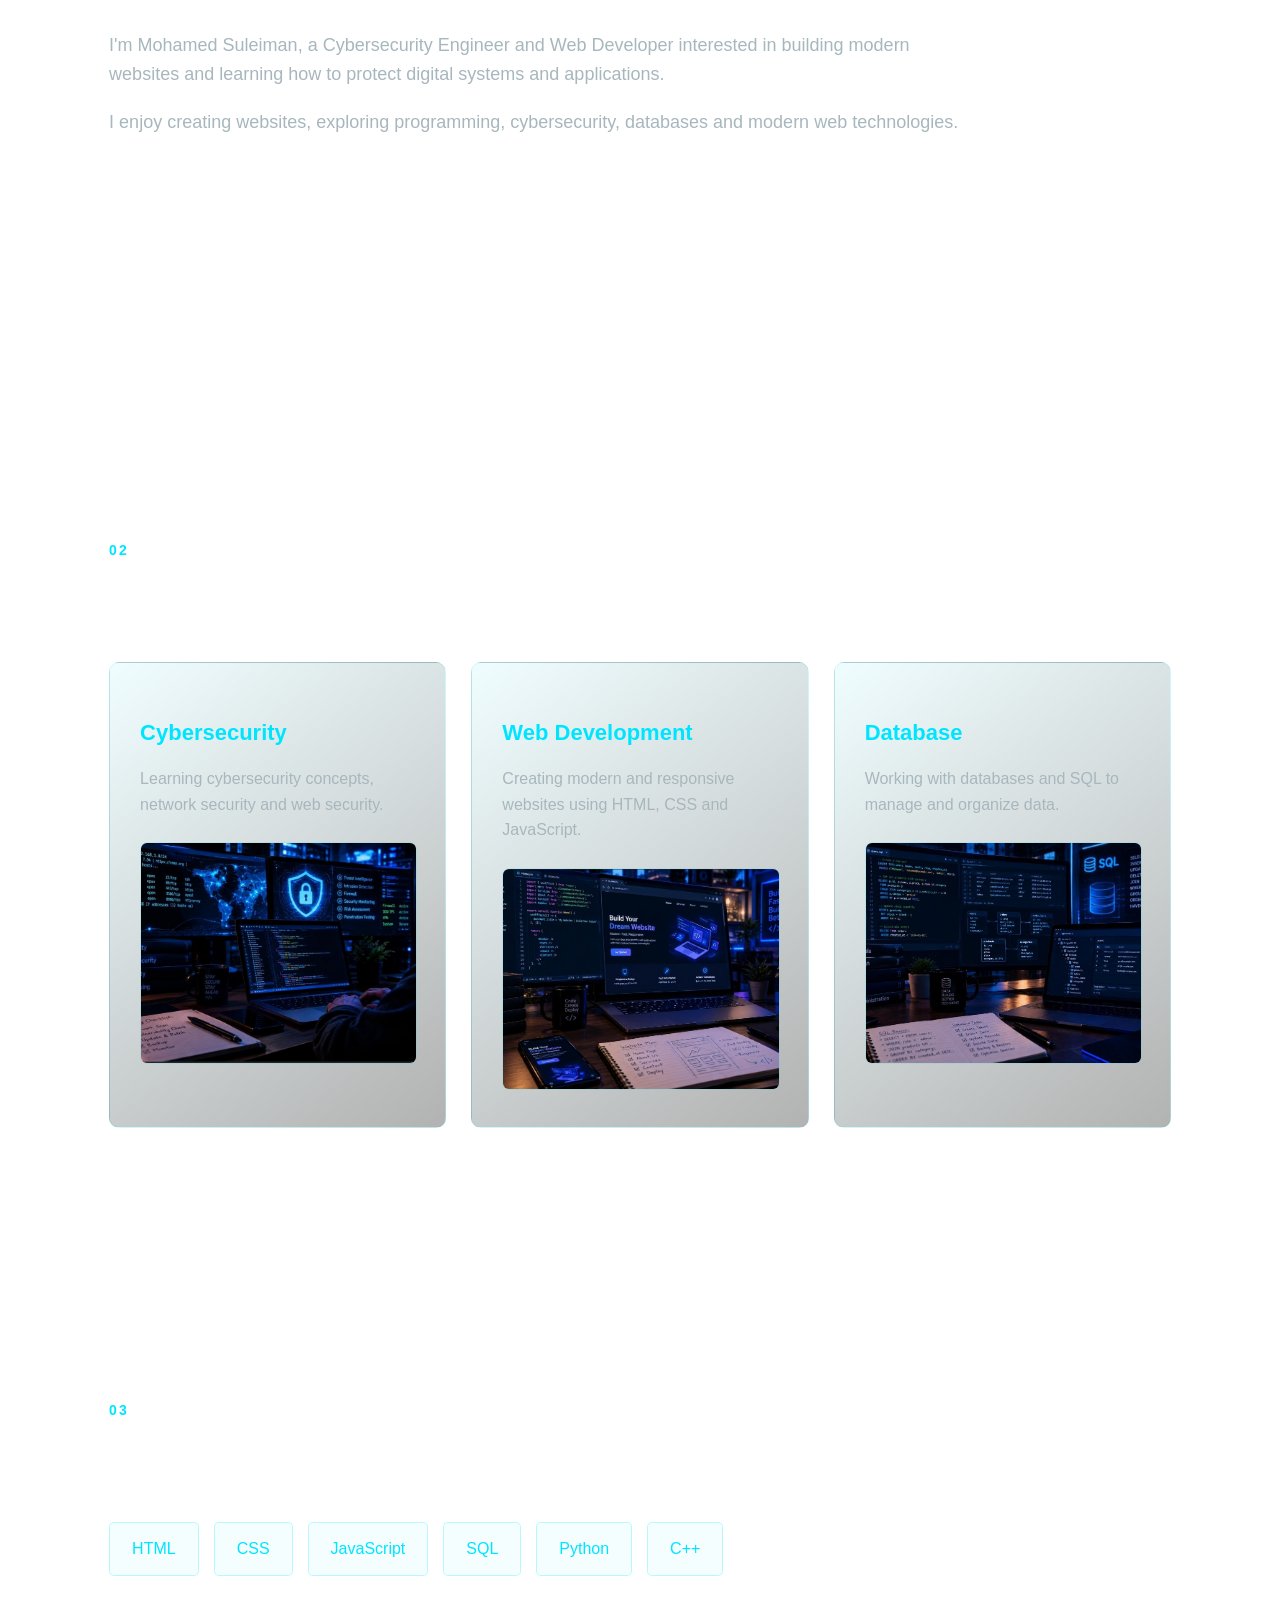
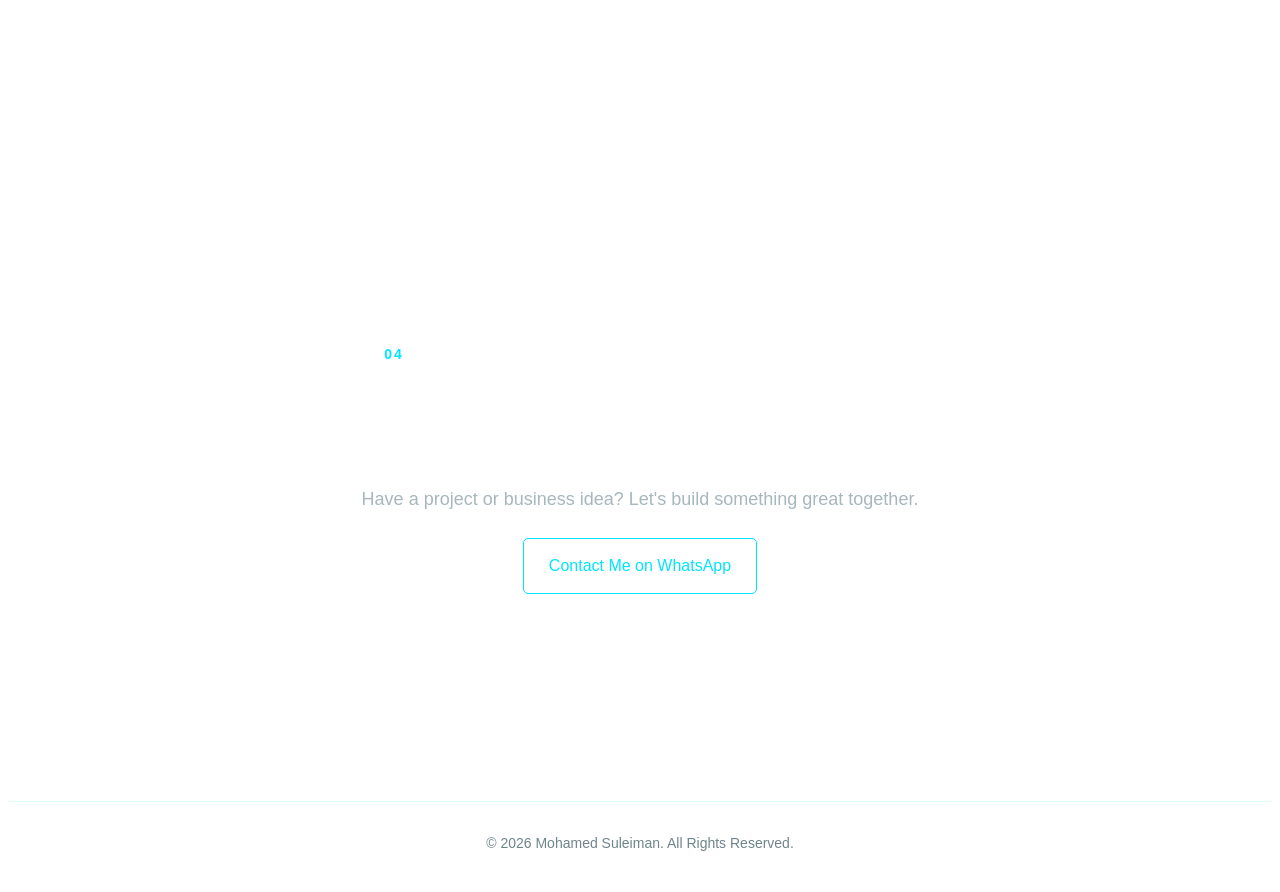
==== commit ee428d98: "index.html" ====
--- a/index.html
+++ b/index.html
@@ -1,4 +1,3 @@
-```html
 <!DOCTYPE html>
 <html lang="en">
 
@@ -58,7 +57,7 @@
             <ul>
 
                 <li>
-                    <a href="#projects">
+                    <a href="projects.html">
                         Projects
                     </a>
                 </li>
@@ -151,7 +150,7 @@
                         <div class="hero-buttons">
 
                             <a
-                                href="#projects"
+                                href="projects.html"
                                 class="btn"
                             >
                                 View My Projects
@@ -534,4 +533,3 @@
 </body>
 
 </html>
-```
--- a/style.css
+++ b/style.css
@@ -1,3 +1,4 @@
+```css
 /* =========================
    GENERAL
 ========================= */
@@ -561,223 +562,6 @@
 
 
 /* =========================
-   WOLF SYSTEM
-========================= */
-
-#wolfScene {
-    position: absolute;
-
-    left: 0;
-    right: 0;
-    bottom: 0;
-
-    width: 100%;
-    height: 215px;
-
-    pointer-events: none;
-
-    /*
-       الذئب خلف محتوى الـHero
-       ولكن فوق خلفية الـHero
-    */
-    z-index: 6;
-
-    overflow: hidden;
-}
-
-
-#wolfGround {
-    position: absolute;
-
-    left: 0;
-    right: 0;
-
-    bottom: 38px;
-
-    height: 2px;
-
-    background:
-        linear-gradient(
-            90deg,
-            transparent 0%,
-            rgba(0, 229, 255, 0.04) 15%,
-            rgba(0, 229, 255, 0.35) 50%,
-            rgba(0, 229, 255, 0.04) 85%,
-            transparent 100%
-        );
-
-    box-shadow:
-        0 0 12px rgba(0, 229, 255, 0.18);
-
-    pointer-events: none;
-}
-
-
-#wolfWalker {
-    position: absolute;
-
-    left: 0;
-
-    bottom: 39px;
-
-    width: 210px;
-    height: 165px;
-
-    pointer-events: none;
-
-    /*
-       JavaScript هو المسؤول عن
-       تحريك الذئب أفقيًا
-    */
-    transform:
-        translate3d(0, 0, 0);
-
-    will-change: transform;
-
-    z-index: 2;
-}
-
-
-#wolfBody {
-    position: absolute;
-
-    left: 0;
-    bottom: 0;
-
-    width: 210px;
-    height: 165px;
-
-    display: flex;
-
-    align-items: flex-end;
-
-    justify-content: center;
-
-    transform-origin:
-        center bottom;
-
-    /*
-       حركة بسيطة للجسم
-       أثناء المشي
-    */
-    animation:
-        wolfBodyBob
-        0.45s
-        ease-in-out
-        infinite;
-}
-
-
-#wolfSprite {
-    display: block;
-
-    width: 210px;
-
-    height: auto;
-
-    max-width: none;
-
-    user-select: none;
-
-    pointer-events: none;
-
-    /*
-       JavaScript يتحكم في
-       اتجاه الذئب
-    */
-    transform:
-        scaleX(1);
-
-    transform-origin:
-        center center;
-
-    filter:
-        drop-shadow(
-            0 6px 9px rgba(0, 0, 0, 0.75)
-        )
-        drop-shadow(
-            0 0 8px rgba(0, 229, 255, 0.10)
-        );
-
-    will-change:
-        transform;
-}
-
-
-#wolfShadow {
-    position: absolute;
-
-    left: 50%;
-
-    bottom: -4px;
-
-    width: 125px;
-    height: 18px;
-
-    transform:
-        translateX(-50%);
-
-    background:
-        rgba(0, 0, 0, 0.55);
-
-    border-radius: 50%;
-
-    filter:
-        blur(6px);
-
-    pointer-events: none;
-
-    animation:
-        wolfShadowBob
-        0.45s
-        ease-in-out
-        infinite;
-}
-
-
-@keyframes wolfBodyBob {
-
-    0%,
-    100% {
-
-        transform:
-            translateY(0);
-    }
-
-    50% {
-
-        transform:
-            translateY(-4px);
-    }
-
-}
-
-
-@keyframes wolfShadowBob {
-
-    0%,
-    100% {
-
-        transform:
-            translateX(-50%)
-            scaleX(1);
-
-        opacity: 0.55;
-    }
-
-    50% {
-
-        transform:
-            translateX(-50%)
-            scaleX(0.86);
-
-        opacity: 0.40;
-    }
-
-}
-
-
-/* =========================
    SECTIONS
 ========================= */
 
@@ -1322,58 +1106,6 @@
     }
 
 
-    /* =========================
-       MOBILE WOLF
-    ========================= */
-
-    #wolfScene {
-
-        height: 145px;
-
-        z-index: 6;
-
-        overflow: hidden;
-    }
-
-
-    #wolfGround {
-
-        bottom: 27px;
-    }
-
-
-    #wolfWalker {
-
-        width: 145px;
-
-        height: 110px;
-
-        bottom: 28px;
-    }
-
-
-    #wolfBody {
-
-        width: 145px;
-
-        height: 110px;
-    }
-
-
-    #wolfSprite {
-
-        width: 145px;
-    }
-
-
-    #wolfShadow {
-
-        width: 82px;
-
-        height: 9px;
-    }
-
-
     .section {
 
         padding:
@@ -1432,3 +1164,4 @@
     }
 
 }
+```
